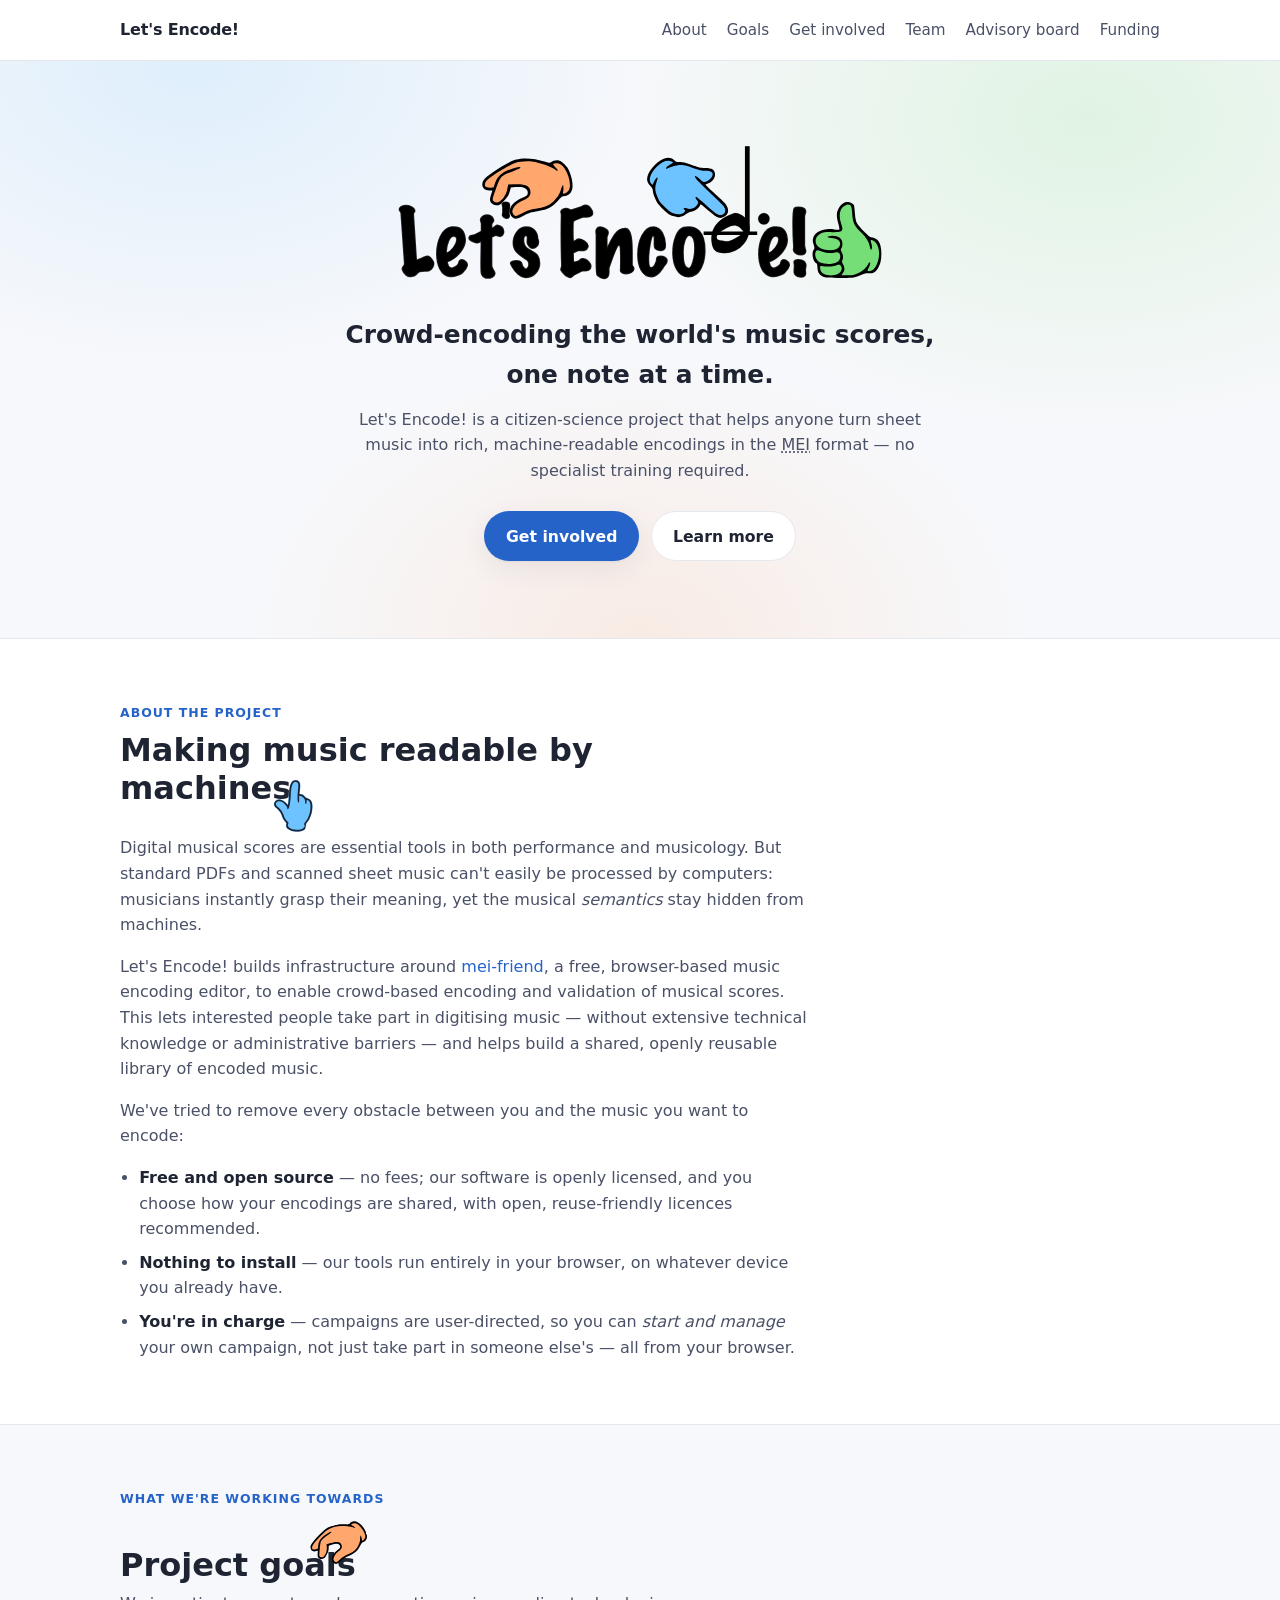
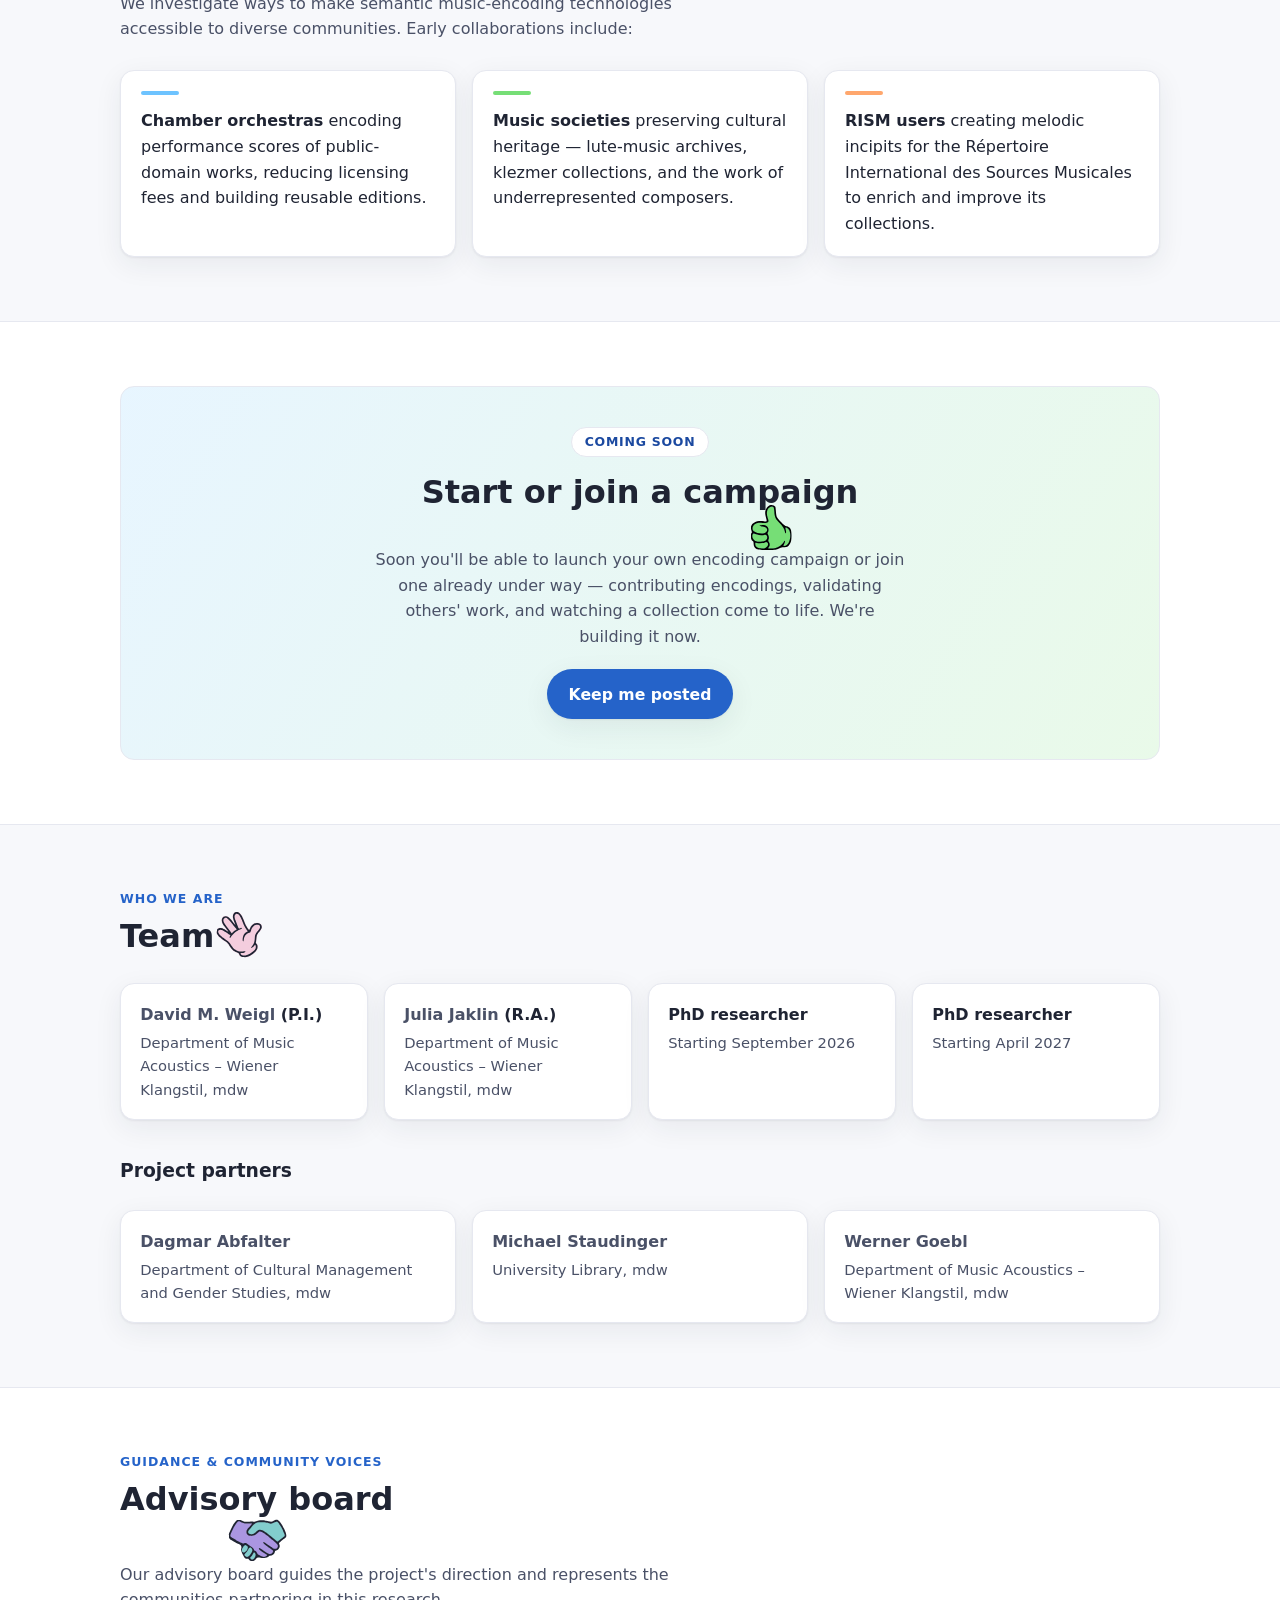
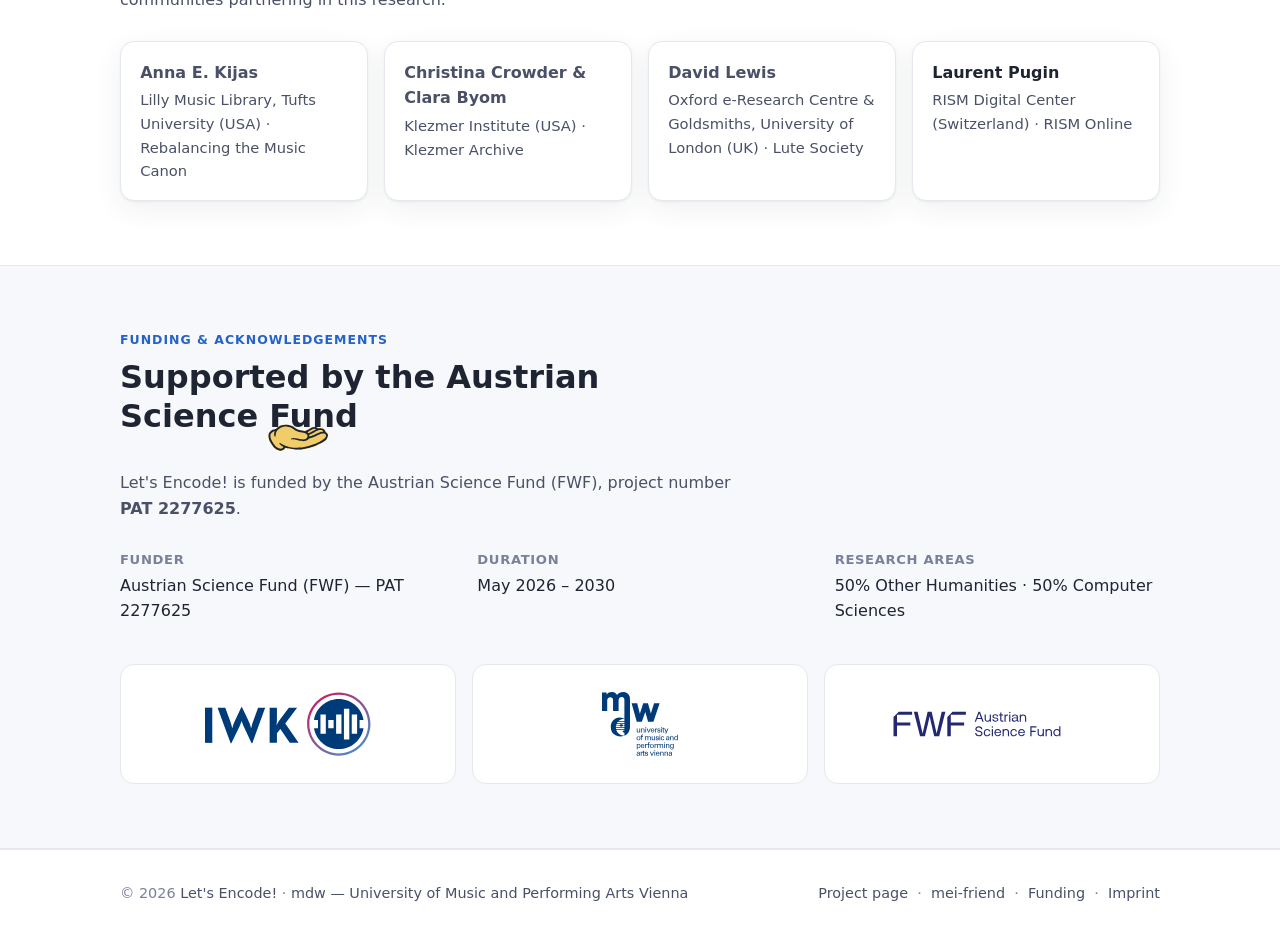
==== index.html @ a088e7c9 "Complete hands-in-headers implementation" ====
<!DOCTYPE html>
<html lang="en">
<head>
<meta charset="UTF-8">
<meta name="viewport" content="width=device-width, initial-scale=1">
<title>Let's Encode! — citizen science for music encoding</title>
<meta name="description" content="Let's Encode! is a citizen-science project for crowd-based encoding and validation of music scores in the MEI format, built around the free mei-friend editor.">

<!-- Open Graph / social preview -->
<meta property="og:title" content="Let's Encode!">
<meta property="og:description" content="Crowd-based encoding and validation of music scores in the MEI format.">
<meta property="og:type" content="website">

<!-- Favicons (blue hand + note, isolated from the project logo) -->
<link rel="icon" href="assets/favicon.svg" type="image/svg+xml">
<link rel="icon" href="assets/favicon-32.png" sizes="32x32" type="image/png">
<link rel="icon" href="assets/favicon-16.png" sizes="16x16" type="image/png">
<link rel="apple-touch-icon" href="assets/apple-touch-icon.png">

<link rel="stylesheet" href="styles.css">
</head>
<body>
<a class="skip-link" href="#main">Skip to content</a>
<span id="top" aria-hidden="true"></span>

<!-- ====================== TOP BAR ====================== -->
<header class="topbar">
  <div class="wrap">
    <a class="brand" href="#top" aria-label="Let's Encode! — back to top">Let's Encode!</a>
    <nav class="nav" id="primary-nav" aria-label="Primary">
      <a href="#about">About</a>
      <a href="#goals">Goals</a>
      <a href="#get-involved">Get involved</a>
      <a href="#team">Team</a>
      <a href="#advisory">Advisory board</a>
      <a href="#funding">Funding</a>
    </nav>
    <button class="nav-toggle" type="button" aria-label="Open menu" aria-expanded="false" aria-controls="primary-nav">
      <span class="nav-toggle-bars" aria-hidden="true"></span>
    </button>
  </div>
</header>

<main id="main">

  <!-- ====================== HERO ====================== -->
  <section class="hero" aria-labelledby="hero-heading">
    <div class="wrap">
      <h1 id="hero-heading" class="visually-hidden" style="position:absolute;left:-9999px;">Let's Encode!</h1>
      <!--
        The logo SVG is INLINED below so its built-in animation can be triggered
        by lets-encode-logo.js (which toggles the `.play` class on <svg id="svg1">).
        Do NOT replace this with <img src="lets-encode-logo.svg"> — that shows the
        static logo only. The static logo also renders fine with JS disabled.
      -->
      <div class="logo" role="img" aria-label="Let's Encode! logo: three cartoon hands interacting with the words, a musical note, and a thumbs-up.">
<svg xmlns:inkscape="http://www.inkscape.org/namespaces/inkscape" xmlns:sodipodi="http://sodipodi.sourceforge.net/DTD/sodipodi-0.dtd" xmlns="http://www.w3.org/2000/svg" xmlns:svg="http://www.w3.org/2000/svg" width="141.11163mm" height="40.581127mm" viewBox="0 0 141.11163 40.581127" version="1.1" id="svg1" inkscape:version="1.4 (e7c3feb1, 2024-10-09)" sodipodi:docname="lets-encode.svg">
  <sodipodi:namedview id="namedview1" pagecolor="#ffffff" bordercolor="#000000" borderopacity="0.25" inkscape:showpageshadow="2" inkscape:pageopacity="0.0" inkscape:pagecheckerboard="0" inkscape:deskcolor="#d1d1d1" inkscape:document-units="mm" inkscape:zoom="0.82136644" inkscape:cx="118.09589" inkscape:cy="206.97218" inkscape:current-layer="layer1"/>
  <defs id="defs1"><style type="text/css"><![CDATA[
/* --- Let's Encode: subtle, serialized hand animations --- */
#orange-hand, #blue-hand, #green-hand, #apostrophe, #note {
  transform-box: fill-box;
}

/* 1) Orange hand twiddles the apostrophe (subtle horizontal wobble) */
#orange-hand {
  transform-origin: 70% 85%;
}
@keyframes orange-twiddle {
  0%   { transform: rotate(0deg) scaleX(1); }
  35%  { transform: rotate(-2.5deg) scaleX(0.97); }
  70%  { transform: rotate(1.5deg) scaleX(0.99); }
  100% { transform: rotate(0deg) scaleX(1); }
}
#apostrophe {
  /* Pivot from the top so the bottom-right (where the orange hand grips it)
     swings on a long lever arm and stays in contact instead of gapping. */
  transform-origin: 100% 0%;
}
@keyframes apostrophe-twiddle {
  0%   { transform: rotate(0deg); }
  35%  { transform: rotate(-7deg); }
  70%  { transform: rotate(2.5deg); }
  100% { transform: rotate(0deg); }
}

/* 2) Blue hand boops the note (subtle downward dip) */
#blue-hand {
  transform-origin: 25% 15%;
}
@keyframes blue-boop {
  0%   { transform: translate(0, 0) rotate(0deg); }
  45%  { transform: translate(0.8px, 1px) rotate(1deg); }
  100% { transform: translate(0, 0) rotate(0deg); }
}
#note {
  transform-origin: 50% 100%;
}
@keyframes note-boop {
  0%   { transform: translateY(0); }
  45%  { transform: translateY(1.2px); }
  75%  { transform: translateY(-0.3px); }
  100% { transform: translateY(0); }
}

/* 3) Green hand pops the thumbs-up (subtle scale) */
#green-hand {
  transform-origin: 50% 90%;
}
@keyframes green-pop {
  0%   { transform: scale(1) rotate(0deg); }
  40%  { transform: scale(1.035) rotate(-1.5deg); }
  100% { transform: scale(1) rotate(0deg); }
}

@media (prefers-reduced-motion: reduce) {
  #orange-hand, #blue-hand, #green-hand, #apostrophe, #note { animation: none; }
}

/* The automated combo: the full staggered orange -> blue -> green sequence,
   played while the root <svg> has class "play" (JS re-adds it on a bounded
   random timer). */
#svg1.play #orange-hand { animation: orange-twiddle 0.55s ease-in-out 0s 1 both; }
#svg1.play #apostrophe  { animation: apostrophe-twiddle 0.55s ease-in-out 0s 1 both; }
#svg1.play #blue-hand   { animation: blue-boop 0.50s cubic-bezier(0.34, 1.4, 0.64, 1) 0.275s 1 both; }
#svg1.play #note        { animation: note-boop 0.50s cubic-bezier(0.34, 1.4, 0.64, 1) 0.275s 1 both; }
#svg1.play #green-hand  { animation: green-pop 0.45s cubic-bezier(0.34, 1.5, 0.64, 1) 0.525s 1 both; }

/* Individual hover replay: JS adds .play-orange / .play-blue / .play-green when
   the cursor enters that hand or its companion glyph, then removes it when the
   gesture ends. Each plays its own full gesture once — no stagger, no hold. */
#svg1.play-orange #orange-hand { animation: orange-twiddle 0.55s ease-in-out 0s 1 both; }
#svg1.play-orange #apostrophe  { animation: apostrophe-twiddle 0.55s ease-in-out 0s 1 both; }
#svg1.play-blue   #blue-hand   { animation: blue-boop 0.50s cubic-bezier(0.34, 1.4, 0.64, 1) 0s 1 both; }
#svg1.play-blue   #note        { animation: note-boop 0.50s cubic-bezier(0.34, 1.4, 0.64, 1) 0s 1 both; }
#svg1.play-green  #green-hand  { animation: green-pop 0.45s cubic-bezier(0.34, 1.5, 0.64, 1) 0s 1 both; }

]]></style></defs>
  <g inkscape:label="Layer 1" inkscape:groupmode="layer" id="layer1" transform="translate(-73.818741,-93.662498)">
    <g class="blue-hand" id="blue-hand"><g id="g31" transform="matrix(0.49406185,0.48471606,-0.48471606,0.49406185,301.88844,151.90373)">
      <path style="fill:#6dc3ff;fill-opacity:1;stroke:#0000ff;stroke-width:0.329372;stroke-linecap:round;stroke-linejoin:round;stroke-dasharray:none;stroke-opacity:1;paint-order:fill markers stroke" d="m -617.54269,222.38588 c -4.28784,0.25411 -7.18007,3.96084 -10.3468,6.39653 -8.60674,7.58765 -20.51045,9.76613 -29.28604,17.07396 -5.32159,4.75696 -8.95052,11.13235 -11.7936,17.6044 -0.48805,1.70716 -0.51818,0.65441 -0.3916,-0.48285 0.12762,-2.94514 1.51344,-5.75934 2.00735,-8.70989 -0.18897,-2.44295 -3.3562,-2.23168 -4.93091,-1.29755 -6.2653,2.93112 -9.55507,9.87912 -9.98558,16.52953 -0.68964,8.75181 -0.26574,18.35777 5.01248,25.75301 2.22445,3.05257 6.3245,5.13626 10.07933,4.04741 1.68932,-1.23407 0.11813,-3.49118 -0.16157,-5.06715 -0.64618,-1.89207 -1.38539,-4.13019 -1.41682,-6.08032 2.8819,5.76458 5.92774,11.99025 11.78971,15.28294 6.36848,3.65268 13.34732,7.06016 20.87988,6.82754 6.00132,-0.0657 12.13749,0.13071 17.99837,-1.34004 6.28708,-1.89967 12.52492,-6.57516 13.83277,-13.34031 0.37704,-1.86029 0.32746,-4.93853 -2.17808,-5.13857 -0.57106,-0.1536 -1.93147,0.36945 -1.98009,-0.0738 2.39035,-1.9681 5.57023,-2.93903 7.47325,-5.53118 3.05192,-3.67616 3.74673,-8.97825 2.57638,-13.50427 -0.7482,-2.58326 -3.30926,-4.09439 -5.91018,-4.08612 -1.03701,-0.11171 -2.09839,-0.27579 -3.04047,-0.74835 12.05731,-1.4497 24.2711,-0.88068 36.2945,-2.64673 4.0563,-0.57551 8.36862,-2.48485 9.96338,-6.54391 1.87779,-4.19658 -1.35414,-8.86887 -5.29686,-10.39571 -4.58395,-1.84977 -9.68841,-1.03204 -14.50329,-1.20462 -15.07836,0.16239 -30.20292,0.69007 -45.24638,-0.0339 -1.10827,-0.0932 -2.20899,-0.32225 -3.25891,-0.68991 4.19071,-0.54497 8.51719,-0.0387 12.64983,-0.97982 3.8182,-1.89226 4.96507,-6.62259 5.38991,-10.51543 0.41177,-3.63193 -0.15357,-7.78254 -3.25664,-10.14891 -0.7804,-0.78377 -1.8896,-1.03644 -2.96332,-0.956 z" id="path31" transform="matrix(0.26458333,0,0,0.26458333,-28.491819,30.034714)"/>
      <path d="m -199.1306,112.5733 c -1.68676,-0.47376 -3.4261,-1.32464 -4.24799,-2.07811 -0.44998,-0.41253 -0.97568,-0.565 -2.00586,-0.58178 -1.7565,-0.0286 -2.80071,-0.72567 -3.58429,-2.39266 -1.16438,-2.4771 -1.14402,-7.05153 0.0408,-9.17174 0.82277,-1.47229 1.82001,-2.15327 3.23576,-2.20959 0.98414,-0.0392 1.30026,-0.19843 2.01947,-1.01757 0.56158,-0.6396 1.71955,-1.37727 3.39184,-2.16074 3.70503,-1.7358 4.00935,-1.91615 5.31728,-3.15125 2.07075,-1.95545 3.16387,-2.18996 4.52774,-0.97135 1.04221,0.93122 1.32328,2.80154 0.65967,4.38977 -0.2337,0.55932 -0.42491,1.07711 -0.42491,1.15064 0,0.0735 2.48607,0.0471 5.5246,-0.0587 5.23203,-0.18219 5.58981,-0.16353 6.75581,0.35225 1.55832,0.68931 2.16944,1.89137 1.75122,3.44454 -0.52668,1.95593 -1.51799,2.39314 -6.18562,2.72807 -2.05973,0.1478 -3.7727,0.29423 -3.80659,0.32538 -0.0339,0.0312 0.0447,0.42723 0.17456,0.88015 0.30827,1.07489 -0.0852,2.79873 -0.88235,3.86531 -0.39905,0.53395 -0.66663,1.32642 -0.74633,2.2103 -0.16398,1.81881 -1.07736,2.99956 -3.04646,3.93823 -1.30229,0.62081 -1.92614,0.73866 -4.30134,0.81253 -1.88418,0.0586 -3.22504,-0.0391 -4.16702,-0.30368 z m 8.03416,-1.48053 c 1.45346,-0.7206 2.48286,-2.05131 2.48286,-3.20959 0,-0.63916 -0.0977,-0.75708 -0.57072,-0.68848 -0.95878,0.13907 -0.86682,-0.55778 0.1285,-0.97365 1.2852,-0.537 2.07368,-1.73132 2.09549,-3.1741 0.0208,-1.37659 -0.39361,-1.98563 -1.35494,-1.99123 -0.83716,-0.005 -1.48331,-0.37072 -1.26853,-0.71824 0.0858,-0.13875 2.35443,-0.3254 5.04151,-0.41477 5.28518,-0.17578 6.40189,-0.42633 7.17778,-1.61048 0.61669,-0.9412 0.22924,-2.01149 -0.94609,-2.61349 -0.82675,-0.42346 -1.51734,-0.4502 -7.52487,-0.29141 -7.14214,0.18879 -9.65729,0.0366 -9.65729,-0.5843 0,-0.29329 0.43725,-0.37784 1.95394,-0.37784 1.83462,0 1.98276,-0.044 2.42572,-0.72001 0.67794,-1.03468 0.82292,-3.07378 0.27769,-3.9059 -0.69687,-1.06355 -1.60824,-0.87369 -3.24735,0.67651 -0.89272,0.8443 -2.17826,1.68493 -3.46516,2.26591 -3.2222,1.45469 -3.7526,1.75392 -4.91895,2.77507 -0.96901,0.84837 -2.50134,3.36949 -2.95482,4.86155 -0.14858,0.48884 -0.18049,0.49415 -0.41878,0.0697 -0.23474,-0.41812 -0.0379,-1.67621 0.46878,-2.99667 0.24101,-0.62805 -0.84504,-0.45047 -1.71333,0.28015 -1.1606,0.97658 -1.69927,2.55329 -1.71778,5.02807 -0.0266,3.56174 1.3163,6.2177 3.14387,6.2177 0.35264,0 0.63936,-0.0298 0.63717,-0.0661 -0.002,-0.0364 -0.17556,-0.5424 -0.38526,-1.12448 -0.42775,-1.18732 -0.51573,-2.24896 -0.18638,-2.24896 0.11997,0 0.54707,0.71253 0.94913,1.58341 0.85111,1.84356 1.79367,2.72276 3.99301,3.72458 2.09622,0.95484 2.44672,1.01348 5.58644,0.93462 2.21233,-0.0556 2.90103,-0.17836 3.96836,-0.70753 z" style="fill:#000000" id="path1"/>
    </g>
    </g><path d="m 88.23657,127.20017 q 0.13709,0.27418 0.13709,0.61691 0,0.57121 -0.36558,1.09672 -0.34273,0.52552 -0.82254,0.7083 -0.45697,0.15995 -1.32522,0.15995 -0.86824,0 -1.25666,0.11424 -0.38843,0.11424 -0.89109,0.7083 -0.43412,0.47981 -1.508,0.63975 -0.6626,0.0914 -1.34805,-0.45697 -0.68545,-0.54836 -0.93678,-1.34805 -0.0457,-0.15994 -0.0457,-0.29703 0,-0.29703 0.31989,-0.66261 0.34273,-0.36557 0.31988,-0.63975 l -0.95964,-13.84616 q 0,-0.0914 -0.25133,-0.41127 -0.22848,-0.34273 -0.22848,-0.57121 0,-0.31988 0.34272,-0.61691 0.47982,-0.43412 1.37091,-0.43412 0.754,0 1.43945,0.31988 0.7083,0.31988 0.89109,0.754 0.11424,0.25133 0.11424,0.43412 0,0.20563 -0.20564,0.41127 -0.20563,0.20563 -0.18278,0.38842 l 0.82254,12.61234 1.37091,-0.54836 q 0.43412,-0.20563 0.86824,-0.38842 0.45696,-0.20564 0.75399,-0.20564 0.82255,0 1.57655,1.4623 z" id="text17-6-0-7" style="font-size:85.3333px;line-height:0;font-family:'Marker Felt';-inkscape-font-specification:'Marker Felt';text-align:justify;letter-spacing:0px;word-spacing:0.05px;white-space:pre;stroke:#000000;stroke-width:0.414887;stroke-linecap:round;stroke-linejoin:round;stroke-dashoffset:0.74891;stroke-opacity:0.838663;paint-order:fill markers stroke" aria-label="L"/>
    <path d="m 97.47875,128.31974 q -0.18279,0.86824 -1.23381,1.85073 -0.15994,0.25133 -1.25666,0.6626 -1.25666,0.47982 -2.1706,0.41127 -1.71363,-0.11424 -2.69612,-1.96496 -0.89108,-1.71363 -0.89108,-4.20411 0,-2.69612 1.00532,-4.72963 1.11959,-2.23915 2.99315,-2.51333 0.36557,-0.0457 0.7083,-0.0457 2.71896,0 2.99314,3.33588 0.13709,1.53085 -1.21096,3.33587 -1.46229,1.98781 -3.74714,2.78751 0.25133,0.91394 0.38842,1.18812 0.31988,0.57121 0.86824,0.57121 0.52551,0 1.11957,-0.41128 0.50267,-0.34272 0.68546,-0.6626 0.0914,-0.0457 0.18279,-0.50266 0.0914,-0.47982 0.47981,-0.68546 0.13709,-0.0685 0.31988,-0.0685 0.54836,0 1.05102,0.54836 0.52551,0.52551 0.41127,1.09672 z m -3.5872,-8.04265 q -0.91393,0 -1.48514,1.30237 -0.75399,1.73648 -0.6169,3.42726 1.07387,-0.34272 1.9878,-1.59939 0.91395,-1.25666 0.91395,-2.23914 0,-0.8911 -0.79971,-0.8911 z" id="text16-4-1-6" style="font-size:85.3333px;line-height:0;font-family:'Marker Felt';-inkscape-font-specification:'Marker Felt';text-align:justify;letter-spacing:0px;word-spacing:0.05px;white-space:pre;stroke:#000000;stroke-width:0.414887;stroke-linecap:round;stroke-linejoin:round;stroke-dashoffset:0.74891;stroke-opacity:0.838663;paint-order:fill markers stroke" aria-label="e"/>
    <path d="m 106.43532,120.34564 q -0.1828,0 -0.57122,-0.1371 -0.38841,-0.15994 -0.59406,-0.15994 -0.15994,0 -0.31988,0.0685 l -0.84539,0.43413 v 7.81416 q 0,0.43412 0.45697,1.11957 0.47982,0.68546 0.38842,1.09673 -0.11424,0.50266 -0.68545,0.79969 -0.54836,0.29703 -1.18812,0.29703 -1.21096,0 -1.66793,-1.07387 -0.13709,-0.31988 -0.15994,-2.03351 -0.0228,-1.14242 0.0228,-3.56436 0.0457,-2.74181 0.0457,-3.47296 -0.13709,0.0457 -0.45697,0.31988 -0.31988,0.25133 -0.63975,0.25133 -0.25134,0 -0.63976,-0.13709 -1.59938,-0.54836 -1.59938,-1.11957 0,-0.13709 0.0685,-0.29703 0.15994,-0.36559 0.59405,-0.41128 0.66261,-0.0914 0.7997,-0.15994 0.52551,-0.20564 1.91927,-0.98248 v -1.98782 q 0,-0.22848 -0.1371,-0.59405 -0.11424,-0.38843 -0.11424,-0.57122 0,-0.20563 0.11424,-0.38842 0.59406,-0.91394 1.59939,-0.91394 1.16527,0 1.64509,0.91394 0.18279,0.36558 0.18279,0.59406 0,0.27418 -0.27418,0.57121 -0.27418,0.29703 -0.27418,0.54836 v 1.11958 q 0.41127,-0.18279 0.91393,-0.61691 0.38843,-0.31988 0.66261,-0.31988 0.11424,0 0.25133,0.0457 1.43945,0.38842 1.43945,1.73648 0,0.43412 -0.27418,0.82254 -0.25133,0.38843 -0.6626,0.38843 z" id="text15-7-4-1" style="font-size:85.3333px;line-height:0;font-family:'Marker Felt';-inkscape-font-specification:'Marker Felt';text-align:justify;letter-spacing:0px;word-spacing:0.05px;white-space:pre;stroke:#000000;stroke-width:0.414887;stroke-linecap:round;stroke-linejoin:round;stroke-dashoffset:0.74891;stroke-opacity:0.838663;paint-order:fill markers stroke" aria-label="t"/>
    <g class="apostrophe" id="apostrophe"><path d="m 108.95576,112.48794 -0.10732,1.60969 q -0.0179,0.16097 0.0358,0.41136 0.0537,0.2504 0.0537,0.33983 0,0.60811 -0.69754,0.60811 -0.37559,0 -0.75119,-0.23252 -0.37559,-0.25039 -0.46502,-0.59022 -0.0358,-0.17885 0.0358,-0.44713 0.0715,-0.26828 0.0715,-0.41136 v -1.39507 l -0.21462,-0.8585 q 0.26828,-0.48291 0.96581,-0.48291 0.84062,0 1.07313,0.59022 0.0537,0.1252 0,0.8585 z" id="text14-7-4-2" style="font-size:85.3333px;line-height:0;font-family:'Marker Felt';-inkscape-font-specification:'Marker Felt';text-align:justify;letter-spacing:0px;word-spacing:0.05px;white-space:pre;stroke:#000000;stroke-width:0.324768;stroke-linecap:round;stroke-linejoin:round;stroke-dashoffset:0.74891;stroke-opacity:0.838663;paint-order:fill markers stroke" aria-label="'"/>
    </g><path d="m 117.12158,127.65714 q 0,1.59939 -1.14243,2.74181 -1.14241,1.11958 -2.6961,1.11958 -0.9825,0 -2.03352,-0.93679 -0.82254,-0.754 -1.48514,-1.85072 -0.57122,-0.95964 -0.50268,-1.21097 0.25133,-0.57121 1.57655,-0.57121 0.54836,0 0.86823,0.15994 0.54837,0.29703 0.61691,0.754 0.0686,0.52551 0.22848,0.6626 0.47982,0.73115 0.86825,0.73115 0.29702,0 0.54836,-0.38842 0.27418,-0.41128 0.27418,-0.95964 0,-0.34272 -0.11424,-0.68545 -0.11425,-0.34273 -1.23382,-1.05103 -1.34806,-0.84539 -1.91927,-1.48515 -0.98248,-1.09672 -0.98248,-2.55902 0,-1.71363 1.00533,-2.99315 1.00533,-1.30236 2.55903,-1.30236 1.59939,0 2.44478,1.21096 0.68545,0.98249 0.57121,1.98783 0.25133,0.27418 0.25133,0.91393 0,0.68546 -0.50267,1.16527 -0.50266,0.47982 -1.02817,0.47982 -0.77685,0 -1.34806,-1.02818 -0.15994,-0.27418 -0.15994,-0.73115 0,-0.20563 0.0228,-0.57121 0.0457,-0.38842 0.0457,-0.54836 0,-0.59407 -0.43412,-0.59407 -0.66261,0 -0.66261,1.30237 0,1.32521 0.86825,2.1249 0.34272,0.31988 1.48514,0.91394 0.98248,0.50267 1.39375,1.02818 0.61691,0.79969 0.61691,2.1706 z" id="text13-6-8-6" style="font-size:85.3333px;line-height:0;font-family:'Marker Felt';-inkscape-font-specification:'Marker Felt';text-align:justify;letter-spacing:0px;word-spacing:0.05px;white-space:pre;stroke:#000000;stroke-width:0.414887;stroke-linecap:round;stroke-linejoin:round;stroke-dashoffset:0.74891;stroke-opacity:0.838663;paint-order:fill markers stroke" aria-label="s"/>
    <path d="m 131.25165,114.67923 q -0.52551,0.43411 -1.34805,0.43411 -0.34272,0 -0.79969,-0.0685 -0.6626,0.20564 -1.18813,0.41127 -1.2795,0.47982 -1.69077,0.82254 -0.13709,2.37624 0,5.43794 0.13709,-0.0914 0.68545,-0.18279 0.27418,-0.47981 0.93678,-0.47981 0.6626,0 1.53085,0.63975 0.89109,0.63976 0.89109,1.25666 0,0.15994 -0.0686,0.31988 -0.27418,0.68546 -0.84539,0.86824 -0.34274,0.11425 -1.00534,0.0685 -0.6626,-0.0685 -0.84539,0.0228 -0.52551,0.25133 -1.27952,0.59406 0,2.05636 0.13711,2.65041 0.95963,-0.22848 1.59938,-0.54836 0.11424,-0.15994 0.22848,-0.29703 0.22848,-0.25133 0.82254,-0.20563 0.63977,0.0457 1.32522,0.73115 0.68545,0.68545 0.68545,1.39375 0,0.61691 -0.52551,0.91394 -0.52551,0.29703 -1.75934,0.20563 l -2.14774,1.07388 q -0.13709,0.0685 -0.59406,0.45697 -0.34274,0.29703 -0.61692,0.29703 -0.0914,0 -0.20562,-0.0228 -1.21098,-0.36558 -2.19346,-1.89642 -0.0686,-0.11424 -0.0686,-0.27418 0,-0.0686 0.25133,-0.91394 -0.25133,-6.64889 -0.0914,-14.16603 -0.15994,-0.22849 -0.15994,-0.45697 0,-0.754 1.39375,-0.95964 0.29704,-0.0457 0.754,0.15994 0.29703,0.15994 0.57122,0.29703 l 2.74181,-0.86824 q 0.0914,-0.0228 0.52551,-0.27418 0.29703,-0.18279 0.68545,-0.18279 0.18279,0 0.43412,0.0457 0.50267,0.0914 0.98248,0.79969 0.50267,0.68546 0.50267,1.30236 0,0.38843 -0.25133,0.59407 z" id="text12-7-7-9" style="font-size:85.3333px;line-height:0;font-family:'Marker Felt';-inkscape-font-specification:'Marker Felt';text-align:justify;letter-spacing:0px;word-spacing:0.05px;white-space:pre;stroke:#000000;stroke-width:0.414887;stroke-linecap:round;stroke-linejoin:round;stroke-dashoffset:0.74891;stroke-opacity:0.838663;paint-order:fill markers stroke" aria-label="E"/>
    <path d="m 142.67588,129.25653 q -0.0457,0.50266 -0.6626,0.86824 -0.6169,0.34273 -1.3709,0.34273 -1.11959,0 -1.53085,-0.70831 0.18279,-7.03731 -0.41127,-7.1287 -0.57121,-0.0914 -2.78751,6.30616 0,0.68545 0,1.37091 -0.0228,0.82254 -0.45697,1.16527 -0.41127,0.34272 -0.89108,0.34272 -0.82256,0 -1.75934,-0.89108 -0.27418,-0.22849 -0.29703,-3.47297 0.0228,1.98782 0.0228,-7.38005 0,-0.20563 -0.0457,-0.54836 -0.0457,-0.36558 -0.0457,-0.52551 0,-0.43412 0.22848,-0.754 0.27418,-0.41127 0.86824,-0.41127 0.61691,0 1.27951,0.38842 0.68546,0.36557 0.82255,0.7083 0.0914,0.22848 0.0914,0.45697 0,0.22848 -0.18279,0.63976 -0.18279,0.41128 -0.18279,0.68546 v 3.15308 q 1.43945,-3.06169 2.17061,-4.04418 1.30235,-1.69078 2.94744,-1.57654 0.98248,0.0685 1.39376,1.82787 0.31987,1.32522 0.34272,3.92994 0,2.05636 0,4.11272 0.0457,0.15994 0.31988,0.57121 0.15994,0.22848 0.13709,0.57121 z" id="text11-0-1-2" style="font-size:85.3333px;line-height:0;font-family:'Marker Felt';-inkscape-font-specification:'Marker Felt';text-align:justify;letter-spacing:0px;word-spacing:0.05px;white-space:pre;stroke:#000000;stroke-width:0.414887;stroke-linecap:round;stroke-linejoin:round;stroke-dashoffset:0.74891;stroke-opacity:0.838663;paint-order:fill markers stroke" aria-label="n"/>
    <path d="m 151.72386,126.92599 q -0.0228,0.50267 -0.43411,1.02818 -0.63976,0.754 -0.82255,1.14242 -1.43945,2.19345 -2.97031,2.19345 -1.80502,0 -2.81035,-1.82787 -0.89108,-1.66794 -0.89108,-4.20412 0,-2.90175 1.09672,-5.04951 1.21096,-2.37623 3.13023,-2.37623 1.508,0 2.44479,1.66793 0.77685,1.41662 0.77685,3.08455 0,0.45697 -0.0686,0.79969 -0.15994,0.77685 -1.30235,0.77685 -0.89109,0 -1.37092,-0.50266 -0.22847,-0.25134 -0.22847,-1.16528 0,-0.22848 0.0228,-0.6626 0,-0.45697 0,-0.6626 0,-1.02819 -0.36558,-1.02819 -0.38842,0 -0.82254,2.262 -0.43412,2.23915 -0.43412,4.20411 0,2.28485 0.68545,2.28485 0.89109,0 1.32521,-1.43946 0.1828,-0.20563 0.20564,-0.82254 0,-0.54836 0.27418,-0.7083 0.27418,-0.18279 0.79969,-0.18279 0.68545,0 1.18812,0.29703 0.59406,0.34273 0.57121,0.89109 z" id="text10-8-0-2" style="font-size:85.3333px;line-height:0;font-family:'Marker Felt';-inkscape-font-specification:'Marker Felt';text-align:justify;letter-spacing:0px;word-spacing:0.05px;white-space:pre;stroke:#000000;stroke-width:0.414887;stroke-linecap:round;stroke-linejoin:round;stroke-dashoffset:0.74891;stroke-opacity:0.838663;paint-order:fill markers stroke" aria-label="c"/>
    <path d="m 160.44053,118.92903 q 1.53084,1.5537 1.53084,5.2323 0,2.85606 -1.07388,4.86672 -1.21096,2.26199 -3.33587,2.26199 -2.10205,0 -3.24447,-2.03351 -1.00534,-1.78218 -1.00534,-4.52399 0,-2.42193 0.77685,-4.3412 0.82254,-2.05637 2.10206,-2.42194 0.6626,-0.18279 1.3709,-0.18279 1.75934,0 2.87891,1.14242 z m -2.60472,1.09673 q -0.754,-0.0685 -1.30236,1.41661 -0.47981,1.34806 -0.47981,2.8332 0,2.14775 0.18278,3.03884 0.31988,1.59939 1.32521,1.75933 0.63976,0.0914 1.18812,-1.75933 0.52551,-1.78217 0.52551,-3.81568 0,-3.33588 -1.43945,-3.47297 z" id="text9-1-2-8" style="font-size:85.3333px;line-height:0;font-family:'Marker Felt';-inkscape-font-specification:'Marker Felt';text-align:justify;letter-spacing:0px;word-spacing:0.05px;white-space:pre;stroke:#000000;stroke-width:0.414887;stroke-linecap:round;stroke-linejoin:round;stroke-dashoffset:0.74891;stroke-opacity:0.838663;paint-order:fill markers stroke" aria-label="o"/>
    <path d="m 184.86869,128.31974 q -0.18279,0.86824 -1.23382,1.85073 -0.15994,0.25133 -1.25667,0.6626 -1.25666,0.47982 -2.1706,0.41127 -1.71363,-0.11424 -2.69611,-1.96496 -0.89109,-1.71363 -0.89109,-4.20411 0,-2.69612 1.00533,-4.72963 1.11957,-2.23915 2.99315,-2.51333 0.36557,-0.0457 0.7083,-0.0457 2.71896,0 2.99315,3.33588 0.13709,1.53085 -1.21098,3.33587 -1.46228,1.98781 -3.74714,2.78751 0.25134,0.91394 0.38843,1.18812 0.31988,0.57121 0.86824,0.57121 0.52551,0 1.11957,-0.41128 0.50267,-0.34272 0.68545,-0.6626 0.0914,-0.0457 0.1828,-0.50266 0.0914,-0.47982 0.47981,-0.68546 0.13709,-0.0685 0.31988,-0.0685 0.54837,0 1.05103,0.54836 0.5255,0.52551 0.41127,1.09672 z m -3.5872,-8.04265 q -0.91394,0 -1.48515,1.30237 -0.754,1.73648 -0.61691,3.42726 1.07388,-0.34272 1.98782,-1.59939 0.91393,-1.25666 0.91393,-2.23914 0,-0.8911 -0.79969,-0.8911 z" id="text7-2-4-7" style="font-size:85.3333px;line-height:0;font-family:'Marker Felt';-inkscape-font-specification:'Marker Felt';text-align:justify;letter-spacing:0px;word-spacing:0.05px;white-space:pre;stroke:#000000;stroke-width:0.414887;stroke-linecap:round;stroke-linejoin:round;stroke-dashoffset:0.74891;stroke-opacity:0.838663;paint-order:fill markers stroke" aria-label="e"/>
    <path d="m 189.26698,113.30832 q 0.0457,0.15994 0.0457,0.31988 0,0.22848 -0.15993,0.68545 -0.15995,0.43412 -0.15995,0.73115 v 7.58569 q 0,0.34272 0.15995,0.93678 0.18278,0.59406 0.18278,0.84539 0,0.43412 -0.36557,0.7083 -0.34273,0.25134 -0.89109,0.25134 -1.18812,0 -1.82787,-0.82255 -0.20564,-0.27418 -0.20564,-0.6169 0,-0.11424 0.0457,-0.41128 0.0457,-0.31987 0.0228,-0.52551 -0.20564,-2.85606 -0.20564,-5.8949 0,-3.95278 0.34273,-4.3412 0.25133,-0.29703 1.14242,-0.29703 1.64509,0 1.87357,0.84539 z m 0,14.39452 q 0.11425,0.25133 0.11425,0.54836 0,0.20563 -0.0914,0.6626 -0.0686,0.45697 -0.0686,0.7083 0,-0.0457 0.0686,0.68546 0.0228,0.38842 -0.15994,0.6626 -0.25134,0.41127 -0.93679,0.41127 -1.18812,0 -1.80503,-0.79969 -0.15994,-0.22848 -0.15994,-0.7083 0,-0.18279 0.0457,-0.82255 0.0457,-0.57121 0.0228,-0.93678 0,-0.0686 -0.0685,-0.47982 -0.0686,-0.27418 0.0228,-0.47981 0.18278,-0.43413 1.02817,-0.43413 1.5537,0 1.98782,0.98249 z" id="text6-2-5-1" style="font-size:85.3333px;line-height:0;font-family:'Marker Felt';-inkscape-font-specification:'Marker Felt';text-align:justify;letter-spacing:0px;word-spacing:0.05px;white-space:pre;stroke:#000000;stroke-width:0.414887;stroke-linecap:round;stroke-linejoin:round;stroke-dashoffset:0.74891;stroke-opacity:0.838663;paint-order:fill markers stroke" aria-label="!"/>
    <g class="note" id="note"><g id="g21-0-4-5" transform="matrix(2.9706677,0,0,2.9706677,65.75444,498.39952)" style="fill:#000000;fill-opacity:1;stroke:#000000;stroke-opacity:1">
      <path d="m 32.279156,-127.55052 h 4.892002" stroke-width="0.32031" id="path131-6-1-9" style="fill:#000000;fill-opacity:1;stroke:#000000;stroke-opacity:1"/>
      <circle cx="37.782658" cy="-128.86089" id="ellipse132-2-7-4" r="0.5241431" style="fill:#000000;fill-opacity:1;stroke:#000000;stroke-width:0.0145595;stroke-opacity:1"/>
      <g id="y198t3iu-4-7-9" class="stem" transform="matrix(0.01455953,0,0,0.00695652,-68.429113,-181.50041)" style="fill:#000000;fill-opacity:1;stroke:#000000;stroke-width:29.8093;stroke-dasharray:none;stroke-opacity:1">
        <path d="M 7191,7763 V 6613" stroke-width="18" id="path134-0-0-0" style="fill:#000000;fill-opacity:1;stroke:#000000;stroke-width:29.8093;stroke-dasharray:none;stroke-opacity:1"/>
      </g>
      <g id="num8rai-1-9-6" class="note" transform="matrix(0.01455953,0,0,0.01455953,-68.429113,-241.30413)" style="fill:#000000;fill-opacity:1;stroke:#000000;stroke-opacity:1">
        <g class="notehead" id="g134-7-2-7" style="fill:#000000;fill-opacity:1;stroke:#000000;stroke-opacity:1">
          <g id="use134-0-2-1" transform="matrix(0.72,0,0,0.72,6965,7813)" style="fill:#000000;fill-opacity:1;stroke:#000000;stroke-opacity:1">
            <path transform="scale(1,-1)" d="m 333,39 c 1,5 1,10 1,15 0,64 -74,121 -123,121 -5,0 -10,-1 -14,-2 C 88,139 0,66 0,-47 c 0,-16 2,-33 6,-51 8,-35 24,-61 59,-70 17,-4 34,-6 51,-6 114,0 216,94 217,213 z M 148,-71 c -19,1 -27,1 -36,3 -23,5 -59,0 -64,25 -5,23 20,49 42,62 36,19 70,47 113,47 5,0 9,0 13,-1 29,-4 43,-28 61,-46 1,-1 2,-4 2,-7 0,-3 -1,-7 -2,-8 -40,-37 -87,-60 -129,-75 z" id="path11-8-3-4" style="fill:#000000;fill-opacity:1;stroke:#000000;stroke-opacity:1"/>
          </g>
        </g>
      </g>
    </g>
    </g><g class="green-hand" id="green-hand"><g id="g83" transform="matrix(-0.71301495,0,0,0.71301495,60.51157,42.85462)">
      <path style="fill:#76de76;fill-opacity:1;stroke:#0000ff;stroke-width:0.465802;stroke-linecap:round;stroke-linejoin:round;stroke-dasharray:none;stroke-opacity:1;paint-order:fill markers stroke" d="m -636.60869,250.57901 c -3.06222,-0.15553 -5.27039,2.50889 -5.5267,5.38628 -1.88118,9.13346 -0.38216,19.51488 -6.62754,27.22509 -6.95093,8.74983 -16.86066,16.01847 -19.53361,27.44815 -0.33335,1.23154 -0.5772,2.79695 -0.99253,3.81766 -0.55564,-4.01061 1.8148,-7.87675 1.14017,-11.8357 -1.55753,-2.53538 -4.80592,-0.25538 -6.38979,1.08882 -6.85304,5.27426 -7.83259,14.79932 -7.02578,22.80645 0.9921,8.03105 4.01915,17.00312 11.45619,21.19611 2.09699,0.59256 5.36369,1.6344 6.83776,-0.53999 -0.0335,-3.71561 -2.96528,-6.92964 -3.46141,-10.55433 5.87595,10.63746 17.67485,18.00313 29.92747,17.82617 3.50677,-0.0596 7.35417,0.58697 10.56154,-1.0182 0.50821,-2.50414 -2.55685,-4.12408 -3.0193,-6.56255 -1.84006,-4.44841 1.55371,-8.33546 2.70558,-12.3757 0.32701,-2.73729 -1.58465,-5.20097 -1.14719,-8.00198 -0.29349,-3.90688 2.91886,-7.00893 3.34166,-10.71001 -3.13437,-3.74272 -3.2222,-9.64205 -0.77268,-13.7662 3.50384,-4.58691 10.06536,-4.20029 15.23912,-4.01654 2.25115,0.1451 -1.72969,0.50211 -2.47908,0.62414 -4.99222,0.52519 -11.38112,1.77395 -13.10827,7.26462 -1.64568,5.91638 4.16334,11.1863 9.63161,11.96249 8.50898,1.07465 18.36294,0.0166 24.57488,-6.51361 4.32966,-4.39862 3.45257,-11.81496 -0.78632,-15.94784 -5.36424,-5.41938 -13.49782,-5.45021 -20.59273,-5.40989 -4.44558,-0.25783 -9.25225,0.56411 -13.4252,-1.26499 -1.75349,-2.32468 -0.056,-5.43167 0.45173,-7.96349 2.46931,-7.68359 4.4389,-17.07835 -0.73095,-24.13357 -2.38486,-3.23261 -6.05613,-6.07805 -10.24863,-6.03139 z" id="path81" transform="matrix(0.26458333,0,0,0.26458333,-28.491819,30.034714)"/>
      <path style="fill:#76de76;fill-opacity:1;stroke:#0000ff;stroke-width:0.465802;stroke-linecap:round;stroke-linejoin:round;stroke-dasharray:none;stroke-opacity:1;paint-order:fill markers stroke" d="m -592.27072,316.33614 c -7.08298,1.24047 -13.95035,4.9762 -21.33733,3.70693 -3.44468,-0.42685 -7.77404,-2.42528 -10.63617,0.69645 -3.59285,4.38735 -1.58186,11.39954 3.14479,14.13629 6.08743,4.25201 13.91848,3.33055 20.87244,2.5746 8.20402,-1.20074 14.69578,-10.73102 11.45378,-18.66064 -0.64818,-1.33211 -1.94537,-2.48142 -3.49751,-2.45363 z" id="path82" transform="matrix(0.26458333,0,0,0.26458333,-28.491819,30.034714)"/>
      <path style="fill:#76de76;fill-opacity:1;stroke:#0000ff;stroke-width:0.465802;stroke-linecap:round;stroke-linejoin:round;stroke-dasharray:none;stroke-opacity:1;paint-order:fill markers stroke" d="m -622.95963,336.80049 c -3.82086,0.91225 -6.37262,5.77656 -4.5438,9.41176 2.72038,6.09979 9.89117,8.85046 16.2431,8.18815 5.82138,0.087 12.76572,-1.60908 15.34686,-7.45318 0.72541,-2.2868 1.99487,-5.5854 0.009,-7.54225 -2.8797,-1.22261 -6.17533,0.46279 -9.13334,0.19979 -5.68741,0.24497 -11.45858,-0.43456 -16.73736,-2.62935 -0.38686,-0.0953 -0.78296,-0.18949 -1.18429,-0.17492 z" id="path83" transform="matrix(0.26458333,0,0,0.26458333,-28.491819,30.034714)"/>
      <path d="m -199.07057,124.34059 c -0.60746,-0.11657 -1.79517,-0.53868 -2.63933,-0.93804 -1.14144,-0.53998 -1.86551,-0.70855 -2.82484,-0.65763 -1.68761,0.0896 -2.52928,-0.29338 -3.42878,-1.56003 -1.05037,-1.47911 -1.51161,-3.23682 -1.52772,-5.82191 -0.0147,-2.3522 0.44088,-4.17385 1.27952,-5.11661 0.52921,-0.5949 1.92201,-1.23339 2.69055,-1.23339 0.64388,0 4.68422,-4.11614 5.41349,-5.51505 0.34045,-0.65305 0.5649,-1.82668 0.69099,-3.613072 0.10272,-1.45521 0.27197,-2.845 0.37612,-3.08842 0.29349,-0.6859 1.93716,-1.35603 2.86896,-1.16967 2.00883,0.40177 3.62866,2.69518 3.63032,5.139922 4.6e-4,0.67916 -0.25649,2.10303 -0.571,3.16415 -0.3401,1.14747 -0.47447,2.02227 -0.33156,2.1587 0.13576,0.12961 0.93078,0.11541 1.82777,-0.0326 3.92276,-0.64752 7.40778,0.76217 8.08295,3.26956 0.22856,0.84882 0.19717,1.3385 -0.15825,2.46847 -0.40845,1.29857 -0.40977,1.45755 -0.0169,2.01853 0.91005,1.29928 0.23946,4.59816 -1.03404,5.08685 -0.2752,0.1056 -0.39152,0.55329 -0.39152,1.50679 0,1.62848 -0.57102,2.71013 -1.84813,3.50085 -0.85349,0.52843 -1.2964,0.57365 -5.95313,0.60775 -2.76707,0.0203 -5.52805,-0.0585 -6.13552,-0.1751 z m 4.67636,-0.93223 c 0,-0.0862 -0.23812,-0.45943 -0.52917,-0.82943 -0.6807,-0.86538 -0.67178,-2.08396 0.0236,-3.22463 0.44654,-0.73247 0.49643,-1.02278 0.26359,-1.5338 -0.42785,-0.93903 -0.34973,-1.95839 0.2385,-3.11217 0.46726,-0.91651 0.48197,-1.07946 0.1323,-1.46584 -0.23242,-0.25682 -0.39341,-0.95119 -0.39341,-1.69679 0,-2.11987 1.63656,-3.22004 4.48331,-3.01389 1.82026,0.13181 1.61374,0.65114 -0.32069,0.80641 -1.83852,0.14758 -2.6346,0.51694 -3.13685,1.45539 -0.42823,0.80017 -0.0717,1.82569 0.88148,2.53529 1.46929,1.09385 5.42836,0.75097 7.17281,-0.62121 1.82369,-1.43452 1.37915,-4.08413 -0.85893,-5.11948 -1.03968,-0.48096 -1.63572,-0.55156 -4.24139,-0.50236 -4.15923,0.0785 -4.53339,-0.2863 -3.45058,-3.36453 0.60427,-1.71782 0.67117,-3.64589 0.16827,-4.849502 -0.7668,-1.83521 -3.03048,-2.91139 -3.90618,-1.85705 -0.22168,0.26691 -0.42441,1.42635 -0.52044,2.97656 -0.2158,3.483252 -0.79926,4.740182 -3.32147,7.155322 -2.04774,1.9608 -3.11654,3.71432 -3.43562,5.63665 -0.0906,0.5457 -0.26051,0.99218 -0.37762,0.99218 -0.43615,0 -0.50188,-0.9866 -0.15486,-2.3244 0.341,-1.31457 0.33349,-1.37976 -0.15896,-1.37976 -0.28427,0 -0.90791,0.39104 -1.38584,0.86898 -2.82383,2.82382 -1.02578,11.03727 2.41623,11.03727 0.75764,0 0.76628,-0.13493 0.0932,-1.45521 -0.55019,-1.07916 -0.69026,-1.98438 -0.30705,-1.98438 0.12216,0 0.35764,0.29744 0.52327,0.66098 0.84099,1.84577 3.31836,3.65425 5.73691,4.18795 0.81739,0.18038 4.36562,0.19781 4.36562,0.0215 z m 6.51761,-0.27466 c 1.15721,-0.54913 1.68447,-1.30588 1.68447,-2.41762 0,-0.87628 -0.003,-0.87848 -0.99218,-0.67243 -1.54327,0.32156 -4.20916,0.14952 -5.23636,-0.33792 -0.8777,-0.41649 -0.96077,-0.41478 -1.45224,0.03 -1.04829,0.94869 -0.48061,2.57 1.19849,3.42289 1.05215,0.53444 3.64747,0.52096 4.79782,-0.0249 z m 1.64377,-4.44237 c 1.62537,-0.84052 2.47467,-3.26144 1.56206,-4.45265 -0.30304,-0.39556 -0.48578,-0.37821 -2.18281,0.20718 -2.0251,0.69856 -3.42174,0.80148 -4.98513,0.36737 -1.32685,-0.36844 -2.02633,0.1849 -2.02633,1.60297 0,1.14344 0.74202,1.96867 2.29002,2.54683 1.2504,0.46701 4.20418,0.31678 5.34219,-0.2717 z" style="fill:#000000" id="path1-8"/>
    </g>
    </g><g class="orange-hand" id="orange-hand"><g id="g93" transform="matrix(-0.50078215,0.52192496,0.52192496,0.50078215,94.60816,313.82454)">
      <path style="fill:#ffa76d;fill-opacity:1;stroke:#0000ff;stroke-width:0.329372;stroke-linecap:round;stroke-linejoin:round;stroke-dasharray:none;stroke-opacity:1;paint-order:fill markers stroke" d="m -709.2375,-838.54875 c -9.33301,0.61995 -18.41937,3.15339 -27.42998,5.52156 -9.05545,2.64712 -18.59035,5.1895 -25.85803,11.55128 -11.47816,9.27207 -18.69404,22.68306 -23.61895,36.35881 -0.7993,2.39658 -1.53865,4.82585 -1.9593,7.32112 -0.49385,-2.65434 0.25285,-5.8214 -1.47173,-8.09565 -1.90567,-1.62264 -4.10271,0.45476 -5.38785,1.87045 -3.32358,2.67005 -4.4063,7.16713 -3.87625,11.24927 1.25552,9.35014 5.60347,18.28972 12.03906,25.17132 2.76876,2.86672 6.49592,5.50823 10.70265,4.84468 2.40534,-0.3501 5.61862,-0.5969 6.86391,-3.02005 0.39732,-2.09208 -2.12818,-3.08175 -3.39054,-4.27732 -1.23094,-0.96757 -2.40117,-2.01494 -3.47961,-3.15054 5.9241,2.62517 11.96936,5.61197 18.61277,5.56919 6.7349,0.40711 13.73356,-0.41747 19.6516,-3.87222 7.987,-4.3302 14.50839,-11.08914 23.08526,-14.38467 4.65008,-2.06242 9.59446,-3.46828 14.20155,-5.58239 2.74343,-2.78808 1.79802,-7.7486 -0.82382,-10.3146 -3.69003,-3.25758 -9.07061,-3.10683 -13.6828,-2.66644 -5.35593,0.53466 -10.00306,3.49374 -15.1912,4.51889 -3.20745,0.36568 -7.05371,0.11633 -9.06185,-2.80162 -2.99446,-3.03189 -2.65331,-8.0255 -0.35523,-11.35576 3.21504,-5.44073 8.08851,-9.62374 12.38949,-14.17314 0.85643,-0.51109 1.58674,-2.40658 2.67508,-1.39057 5.38097,3.45019 11.0237,7.20493 17.62978,7.50052 4.37749,0.29026 9.68685,0.35945 12.66717,-3.47284 1.63977,-2.09364 1.8374,-5.42498 0.33588,-7.61735 -3.19737,-2.96031 -7.53408,-4.2653 -11.3693,-6.18989 -6.164,-2.5541 -12.16054,-5.74138 -18.70355,-7.22418 -5.46988,-0.90764 -10.62686,1.91659 -15.55899,3.85044 -4.62847,1.92661 -9.05399,4.42815 -13.78423,5.96771 5.68407,-4.11323 11.92556,-7.40906 18.52766,-9.71262 6.45373,-2.30353 13.66869,-1.79919 19.88837,0.99301 2.3922,0.7861 4.57515,2.59036 7.12245,2.69709 2.64806,-1.53485 4.69911,-4.0095 6.64433,-6.34534 1.51962,-1.86508 1.76703,-4.86957 -0.27573,-6.46448 -2.04814,-2.02623 -4.86366,-3.16116 -7.75807,-2.87367 z" id="path93" transform="matrix(0.26458333,0,0,0.26458333,-28.491819,30.034714)"/>
      <path d="m -235.55018,-166.02215 c -1.25101,-0.5495 -2.8782,-2.50425 -3.9643,-4.76236 -0.8189,-1.70256 -0.99225,-2.35491 -1.01117,-3.80523 -0.0156,-1.19412 0.12328,-2.02226 0.43691,-2.60582 0.48288,-0.89849 1.64689,-1.65813 2.54079,-1.65813 0.38799,0 0.73916,-0.44032 1.31884,-1.65364 1.83106,-3.83254 4.43139,-7.0007 6.9517,-8.46971 2.17032,-1.26501 6.83165,-2.6004 12.19517,-3.49371 3.67778,-0.61254 5.49005,2.41997 2.76686,4.62984 -0.48116,0.39046 -0.47183,0.41862 0.25189,0.75984 2.64004,1.24473 2.97986,1.58003 2.99211,2.95236 0.006,0.71332 -0.1891,1.13176 -0.80339,1.71979 -0.77068,0.73774 -0.92816,0.77711 -3.10885,0.77711 -2.0078,0 -2.48688,-0.0962 -3.80454,-0.76385 l -1.50749,-0.76386 -1.34933,1.12973 c -2.34456,1.96298 -2.92913,3.95534 -1.4457,4.92732 0.63256,0.41447 0.76281,0.3959 2.76054,-0.39353 2.35247,-0.92961 4.54603,-1.09437 5.81737,-0.43693 1.15797,0.59881 1.86231,1.65774 1.86231,2.79989 0,1.26594 -0.68932,1.8496 -3.1068,2.63061 -2.3363,0.75478 -3.00466,1.1156 -5.40825,2.91964 -2.8634,2.14916 -4.47437,2.70358 -7.53066,2.59171 -1.94326,-0.0711 -2.51628,-0.004 -2.91041,0.34042 -1.23367,1.07837 -2.47059,1.27551 -3.9436,0.62851 z m 3.15415,-1.19639 c 0.22404,-0.23468 0.16901,-0.38868 -0.22023,-0.6162 -0.78547,-0.45913 -2.07865,-1.76269 -1.91299,-1.92835 0.0803,-0.0803 0.93965,0.2446 1.90956,0.72209 1.44467,0.7112 2.15357,0.8879 3.92105,0.97734 2.66963,0.1351 4.46191,-0.4636 6.87147,-2.29538 2.25783,-1.71643 3.19666,-2.24713 5.34025,-3.01874 1.01864,-0.36668 2.06044,-0.74947 2.3151,-0.85065 0.65496,-0.26021 0.61262,-1.76203 -0.067,-2.37708 -1.09369,-0.98978 -3.60268,-0.93728 -5.93261,0.12412 -1.67947,0.76509 -3.0822,0.7107 -3.94589,-0.15299 -1.61084,-1.61084 -1.09241,-3.34333 1.87546,-6.2674 l 1.82608,-1.79914 1.36726,0.9201 c 2.90838,1.95719 6.92723,1.74685 6.92723,-0.36257 0,-0.93337 -0.15559,-1.0505 -3.175,-2.39028 -4.5094,-2.00093 -5.01549,-2.13581 -6.50333,-1.73328 -0.71603,0.19372 -2.30761,0.84314 -3.53684,1.44316 -2.27683,1.11137 -2.92441,1.2951 -2.92441,0.82967 0,-0.33136 1.46394,-1.248 3.83646,-2.40218 2.47173,-1.20244 4.79143,-1.26686 7.07537,-0.19648 l 1.51912,0.71194 0.92828,-0.87548 c 0.51055,-0.48151 0.92827,-1.12255 0.92827,-1.42454 0,-0.70873 -0.95666,-1.37283 -1.97762,-1.37283 -2.22478,0 -9.19128,1.75822 -11.88118,2.99859 -1.59004,0.7332 -3.72258,2.58931 -5.04547,4.39144 -1.78698,2.43435 -3.83949,7.07898 -3.84703,8.70546 -0.002,0.37746 -0.13138,0.57308 -0.33359,0.50341 -0.20917,-0.0721 -0.32658,-0.61503 -0.31944,-1.47726 0.0129,-1.55943 -0.32002,-1.74009 -1.33548,-0.72463 -0.86446,0.86447 -1.06646,1.85245 -0.7182,3.51279 0.53404,2.54603 2.10372,5.1953 3.76218,6.3497 0.71732,0.4993 1.15689,0.61573 1.95026,0.51655 0.56333,-0.0704 1.15864,-0.26883 1.32292,-0.4409 z" style="fill:#000000" id="path1-2"/>
    </g>
  </g></g>
</svg>

      </div>

      <p class="tagline">Crowd-encoding the world's music scores, one note at a time.</p>
      <p class="lede">
        Let's Encode! is a citizen-science project that helps anyone turn sheet music
        into rich, machine-readable encodings in the <abbr title="Music Encoding Initiative">MEI</abbr>
        format — no specialist training required.
      </p>
      <div class="cta-row">
        <a class="btn btn-primary" href="#get-involved">Get involved</a>
        <a class="btn btn-ghost" href="#about">Learn more</a>
      </div>
    </div>
  </section>

  <!-- ====================== ABOUT ====================== -->
  <section id="about" aria-labelledby="about-heading">
    <div class="wrap">
      <div class="section-head">
        <p class="kicker">About the project</p>
        <h2 id="about-heading" aria-label="Making music readable by machines">Making music readable by machine<span class="gx side r hold" style="--s:1.5em;--r:28deg;--hb:-.4em;--ovl:.5em;--lift:.16em"><span class="gly">s</span><span class="hand"><img class="hpic" src="assets/hands/measure-blue.svg" alt="" aria-hidden="true"></span></span></h2>
      </div>
      <div class="prose">
        <p>
          Digital musical scores are essential tools in both performance and musicology.
          But standard PDFs and scanned sheet music can't easily be processed by computers:
          musicians instantly grasp their meaning, yet the musical <em>semantics</em> stay
          hidden from machines.
        </p>
        <p>
          Let's Encode! builds infrastructure around
          <a href="https://mei-friend.mdw.ac.at" target="_blank" rel="noopener">mei-friend</a>,
          a free, browser-based music encoding editor, to enable crowd-based encoding and
          validation of musical scores. This lets interested people take part in digitising
          music — without extensive technical knowledge or administrative barriers — and
          helps build a shared, openly reusable library of encoded music.
        </p>
        <p>We've tried to remove every obstacle between you and the music you want to encode:</p>
        <ul>
          <li><strong>Free and open source</strong> — no fees; our software is openly licensed, and you choose how your encodings are shared, with open, reuse-friendly licences recommended.</li>
          <li><strong>Nothing to install</strong> — our tools run entirely in your browser, on whatever device you already have.</li>
          <li><strong>You're in charge</strong> — campaigns are user-directed, so you can <em>start and manage</em> your own campaign, not just take part in someone else's — all from your browser.</li>
        </ul>
      </div>
    </div>
  </section>

  <!-- ====================== GOALS ====================== -->
  <section id="goals" class="alt" aria-labelledby="goals-heading">
    <div class="wrap">
      <div class="section-head">
        <p class="kicker">What we're working towards</p>
        <h2 id="goals-heading" aria-label="Project goals">Project goa<span class="gx above twiddle" style="--s:1.2em;--hx:0%;--dx:.58em;--r:-15deg;--dip:.5em;--ox:50%;--oy:32%;--spin:-1"><span class="gly">l</span><span class="hand"><img class="hpic" src="assets/hands/pinch-orange.svg" alt="" aria-hidden="true"></span></span>s</h2>
        <p>We investigate ways to make semantic music-encoding technologies accessible to diverse communities. Early collaborations include:</p>
      </div>
      <ul class="goals">
        <li>
          <strong>Chamber orchestras</strong> encoding performance scores of public-domain
          works, reducing licensing fees and building reusable editions.
        </li>
        <li>
          <strong>Music societies</strong> preserving cultural heritage — lute-music archives,
          klezmer collections, and the work of underrepresented composers.
        </li>
        <li>
          <strong>RISM users</strong> creating melodic incipits for the Répertoire International
          des Sources Musicales to enrich and improve its collections.
        </li>
      </ul>
    </div>
  </section>

  <!-- ====================== GET INVOLVED (future) ====================== -->
  <section id="get-involved" aria-labelledby="involved-heading">
    <div class="wrap">
      <div class="callout">
        <span class="badge">Coming soon</span>
        <h2 id="involved-heading" aria-label="Start or join a campaign">Start or join a cam<span class="gx below nudge" style="--s:1.4em;--hx:60%;--dip:.20em;--ox:50%;--oy:100%;--hr:-8deg;--gr:6deg"><span class="gly">p</span><span class="hand"><img class="hpic" src="assets/hands/thumb-green.svg" alt="" aria-hidden="true"></span></span>aign</h2>
        <p>
          Soon you'll be able to launch your own encoding campaign or join one already under
          way — contributing encodings, validating others' work, and watching a collection
          come to life. We're building it now.
        </p>
        <a class="btn btn-primary" href="mailto:weigl@mdw.ac.at?subject=Let's%20Encode%21%20Keep%20me%20posted">Keep me posted</a>
      </div>
    </div>
  </section>

  <!-- ====================== TEAM ====================== -->
  <section id="team" class="alt" aria-labelledby="team-heading">
    <div class="wrap">
      <div class="section-head">
        <p class="kicker">Who we are</p>
        <h2 id="team-heading" aria-label="Team">Tea<span class="gx side r wave" style="--s:1.4em;--r:5deg;--hb:0em;--ovl:-.06em;--ox:110%;--oy:90%"><span class="gly">m</span><span class="hand"><img class="hpic" src="assets/hands/wave-pink.svg" alt="" aria-hidden="true"></span></span></h2>
      </div>
      <ul class="people">
        <li>
          <span class="name"><a href="https://iwk.mdw.ac.at/david-weigl" target="_blank" rel="noopener">David M. Weigl</a> (P.I.)</span>
          <span class="role"><a href="https://iwk.mdw.ac.at" target="_blank" rel="noopener">Department of Music Acoustics – Wiener Klangstil</a>, <a href="https://mdw.ac.at" target="_blank" rel="noopener">mdw</a></span>
        </li>
        <li>
          <span class="name"><a href="https://github.com/ohwjd" target="_blank" rel="noopener">Julia Jaklin</a> (R.A.)</span>
          <span class="role"><a href="https://mdw.ac.at" target="_blank" rel="noopener">Department of Music Acoustics – Wiener Klangstil</a>, <a href="https://mdw.ac.at" target="_blank" rel="noopener">mdw</a></span>
        </li>
        <li>
          <span class="name">PhD researcher</span>
          <span class="role">Starting September 2026</span>
        </li>
        <li>
          <span class="name">PhD researcher</span>
          <span class="role">Starting April 2027</span>
        </li>
      </ul>

      <div class="section-head" style="margin-top:2.5rem;">
        <h3>Project partners</h3>
      </div>
      <ul class="people">
        <li>
          <span class="name"><a href="https://www.mdw.ac.at/ikm/abfalter/" target="_blank" rel="noopener">Dagmar Abfalter</a></span>
          <span class="role"><a href="https://www.mdw.ac.at/ikm" target="_blank" rel="noopener">Department of Cultural Management and Gender Studies</a>, <a href="https://mdw.ac.at" target="_blank" rel="noopener">mdw</a></span>
        </li>
        <li>
          <span class="name"><a href="https://www.mdw.ac.at/bib/kontakt/cv/" target="_blank" rel="noopener">Michael Staudinger</a></span>
          <span class="role"><a href="https://www.mdw.ac.at/bib" target="_blank" rel="noopener">University Library</a>, <a href="https://mdw.ac.at" target="_blank" rel="noopener">mdw</a></span>
        </li>
        <li>
          <span class="name"><a href="https://iwk.mdw.ac.at/werner-goebl" target="_blank" rel="noopener">Werner Goebl</a></span>
          <span class="role"><a href="https://iwk.mdw.ac.at" target="_blank" rel="noopener">Department of Music Acoustics – Wiener Klangstil</a>, <a href="https://mdw.ac.at" target="_blank" rel="noopener">mdw</a></span>
        </li>
      </ul>
    </div>
  </section>

  <!-- ====================== ADVISORY BOARD ====================== -->
  <section id="advisory" aria-labelledby="advisory-heading">
    <div class="wrap">
      <div class="section-head">
        <p class="kicker">Guidance &amp; community voices</p>
        <h2 id="advisory-heading" aria-label="Advisory board"><span class="gx under shake" style="--s:1.3em;--r:-2deg;--dip:0em;--ox:150%;--oy:50%"><span class="gly">Advisory board</span><span class="hand"><img class="hpic" src="assets/hands/handshake.svg" alt="" aria-hidden="true"></span></span></h2>
        <p>Our advisory board guides the project's direction and represents the communities partnering in this research.</p>
      </div>
      <ul class="people">
        <li>
          <span class="name"><a href="https://annakijas.com/" target="_blank" rel="noopener">Anna E. Kijas</a></span>
          <span class="role"><a href="https://tischlibrary.tufts.edu/our-locations/tisch-branches/lilly-music-library" target="_blank" rel="noopener">Lilly Music Library</a>, <a href="https://www.tufts.edu" target="_blank" rel="noopener">Tufts University</a> (USA) · <a href="https://rebalancing-music-canon.com/" target="_blank" rel="noopener">Rebalancing the Music Canon</a></span>
        </li>
        <li>
          <span class="name"><a href="https://klezmerinstitute.org/our-team/" target="_blank" rel="noopener">Christina Crowder &amp;<br>Clara Byom</a></span>
          <span class="role"><a href="https://klezmerinstitute.org/" target="_blank" rel="noopener">Klezmer Institute</a> (USA) · <a href="https://klezmerarchive.org/" target="_blank" rel="noopener">Klezmer Archive</a></span>
        </li>
        <li>
          <span class="name"><a href="https://eng.ox.ac.uk/people/david-lewis" target="_blank" rel="noopener">David Lewis</a></span>
          <span class="role"><a href="https://oerc.ox.ac.uk" target="_blank" rel="noopener">Oxford e-Research Centre</a> &amp; <a href="https://gold.ac.uk" target="_blank" rel="noopener">Goldsmiths, University of London</a> (UK) · Lute Society</span>
        </li>
        <li>
          <span class="name">Laurent Pugin</span>
          <span class="role"><a href="https://rism.digital" target="_blank" rel="noopener">RISM Digital Center</a> (Switzerland) · <a href="https://rism.online" target="_blank" rel="noopener">RISM Online</a></span>
        </li>
      </ul>
    </div>
  </section>

  <!-- ====================== FUNDING & INSTITUTIONS ====================== -->
  <section id="funding" class="alt funding" aria-labelledby="funding-heading">
    <div class="wrap">
      <div class="section-head">
        <p class="kicker">Funding &amp; acknowledgements</p>
        <h2 id="funding-heading" aria-label="Supported by the Austrian Science Fund">Supported by the Austrian Science <span class="gx below lift" style="--s:.95em;--hx:50%;--dx:-.06em;--dip:.35em;--r:10deg"><span class="gly">Fun</span><span class="hand"><img class="hpic" src="assets/hands/palm-gold.svg" alt="" aria-hidden="true"></span></span>d</h2>
        <p>
          Let's Encode! is funded by the Austrian Science Fund (FWF), project number
          <strong>PAT 2277625</strong>.
        </p>
      </div>

      <dl class="fund-meta">
        <div>
          <dt>Funder</dt>
          <dd>Austrian Science Fund (FWF) — PAT 2277625</dd>
        </div>
        <div>
          <dt>Duration</dt>
          <dd>May 2026 – 2030</dd>
        </div>
        <div>
          <dt>Research areas</dt>
          <dd>50% Other Humanities · 50% Computer Sciences</dd>
        </div>
      </dl>

      <ul class="logos" style="margin-top:2.5rem;">
        <li>
          <a href="https://iwk.mdw.ac.at" target="_blank" rel="noopener">
            <img src="assets/logos/IWK-logo2018-P281-short.svg" alt="IWK – Department of Music Acoustics – Wiener Klangstil">
          </a>
        </li>
        <li>
          <a href="https://mdw.ac.at" target="_blank" rel="noopener">
            <img src="assets/logos/MDW_Logo_englisch281.svg" alt="mdw – University of Music and Performing Arts Vienna">
          </a>
        </li>
        <li>
          <a href="https://www.fwf.ac.at" target="_blank" rel="noopener">
            <img src="assets/logos/FWF_Logo_Zusatz_Dunkelblau_RGB_EN.svg" alt="FWF – Austrian Science Fund">
          </a>
        </li>
      </ul>
    </div>
  </section>

</main>

<!-- ====================== FOOTER ====================== -->
<footer class="footer">
  <div class="wrap">
    <span>© <span id="year">2026</span> <a href="#top">Let's Encode!</a> · <a href="https://mdw.ac.at" target="_blank" rel="noopener">mdw — University of Music and Performing Arts Vienna</a></span>
    <span>
      <a href="https://iwk.mdw.ac.at/lets-encode" target="_blank" rel="noopener">Project page</a>
      &nbsp;·&nbsp;
      <a href="https://mei-friend.mdw.ac.at" target="_blank" rel="noopener">mei-friend</a>
      &nbsp;·&nbsp;
      <a href="https://doi.org/10.55776/PAT2277625" target="_blank" rel="noopener">Funding</a>
      &nbsp;·&nbsp;
      <a href="https://iwk.mdw.ac.at/impressum/" target="_blank" rel="noopener">Imprint</a>
    </span>
  </div>
</footer>

<script>
  document.getElementById("year").textContent = new Date().getFullYear();

  // Mobile burger menu: toggles the primary nav dropdown.
  (function () {
    var btn = document.querySelector(".nav-toggle");
    var nav = document.getElementById("primary-nav");
    if (!btn || !nav) return;
    function setOpen(open) {
      nav.classList.toggle("open", open);
      btn.setAttribute("aria-expanded", open ? "true" : "false");
      btn.setAttribute("aria-label", open ? "Close menu" : "Open menu");
    }
    btn.addEventListener("click", function () {
      setOpen(!nav.classList.contains("open"));
    });
    nav.addEventListener("click", function (e) {
      if (e.target.closest("a")) setOpen(false); // close after choosing a link
    });
    document.addEventListener("keydown", function (e) {
      if (e.key === "Escape") setOpen(false);
    });
    document.addEventListener("click", function (e) {
      if (!nav.contains(e.target) && !btn.contains(e.target)) setOpen(false); // close on outside click
    });
  })();
</script>
<!-- Animated-logo driver: plays the hand sequence, then loops every 8–16s.
     Respects prefers-reduced-motion and pauses on hidden tabs. -->
<script src="lets-encode-logo.js" defer></script>
</body>
</html>
---- styles.css ----
/* =========================================================================
   Let's Encode! — landing page styles
   Palette derived from the logo's three hands:
     orange #ffa76d   blue #6dc3ff   green #76de76
   ========================================================================= */

:root {
  --orange: #ffa76d;
  --blue:   #6dc3ff;
  --green:  #76de76;

  --ink:        #1f2433;
  --ink-soft:   #4a5167;
  --ink-faint:  #79809a;
  --line:       #e6e8f0;
  --bg:         #ffffff;
  --bg-alt:     #f7f8fb;
  --bg-tint:    #eef6ff;

  --accent:       #2563c9;
  --accent-dark:  #1b49a0;

  --maxw: 1080px;
  --radius: 14px;
  --shadow: 0 1px 2px rgba(31, 36, 51, .06), 0 8px 28px rgba(31, 36, 51, .07);

  --font: "Segoe UI", system-ui, -apple-system, "Helvetica Neue", Arial, sans-serif;
}

* { box-sizing: border-box; }

html { scroll-behavior: smooth; }

body {
  margin: 0;
  font-family: var(--font);
  color: var(--ink);
  background: var(--bg);
  line-height: 1.6;
  -webkit-font-smoothing: antialiased;
}

h1, h2, h3 { line-height: 1.2; color: var(--ink); }
a { color: var(--accent); text-decoration: none; }
a:hover { text-decoration: underline; }

.wrap { max-width: var(--maxw); margin: 0 auto; padding: 0 1.25rem; }

/* ---- Skip link (a11y) -------------------------------------------------- */
.skip-link {
  position: absolute; left: -999px; top: 0;
  background: var(--ink); color: #fff; padding: .6rem 1rem; z-index: 100;
  border-radius: 0 0 8px 0;
}
.skip-link:focus { left: 0; }

/* ---- Top bar ----------------------------------------------------------- */
.topbar {
  position: sticky; top: 0; z-index: 50;
  background: rgba(255, 255, 255, .9);
  backdrop-filter: saturate(180%) blur(8px);
  border-bottom: 1px solid var(--line);
}
.topbar .wrap {
  position: relative; /* anchor for the mobile nav dropdown */
  display: flex; align-items: center; justify-content: space-between;
  min-height: 60px; gap: 1rem;
}
.brand { font-weight: 700; letter-spacing: -.01em; color: var(--ink); }
.brand:hover { color: var(--accent); text-decoration: none; }
.nav { display: flex; gap: 1.25rem; flex-wrap: wrap; }
.nav a { color: var(--ink-soft); font-size: .95rem; }
.nav a:hover { color: var(--accent); text-decoration: none; }
.nav-toggle { display: none; } /* shown only on mobile (see media query) */

/* ---- Hero -------------------------------------------------------------- */
.hero {
  background:
    radial-gradient(60% 90% at 15% 0%,  rgba(109,195,255,.18), transparent 60%),
    radial-gradient(60% 90% at 85% 10%, rgba(118,222,118,.18), transparent 60%),
    radial-gradient(50% 80% at 50% 100%, rgba(255,167,109,.16), transparent 60%),
    var(--bg-alt);
  border-bottom: 1px solid var(--line);
  padding: clamp(2.5rem, 6vw, 5rem) 0;
  text-align: center;
}
.hero .logo {
  width: min(88vw, 520px);
  margin: 0 auto 1.75rem;
}
.hero .logo svg { width: 100%; height: auto; display: block; }

.hero .tagline {
  font-size: clamp(1.15rem, 2.4vw, 1.55rem);
  font-weight: 600;
  color: var(--ink);
  margin: 0 auto .75rem;
  max-width: 36ch;
}
.hero .lede {
  color: var(--ink-soft);
  max-width: 56ch;
  margin: 0 auto 1.75rem;
}
.hero .cta-row { display: flex; gap: .75rem; justify-content: center; flex-wrap: wrap; }

/* ---- Buttons ----------------------------------------------------------- */
.btn {
  display: inline-block;
  padding: .7rem 1.3rem;
  border-radius: 999px;
  font-weight: 600;
  font-size: .98rem;
  border: 1px solid transparent;
  cursor: pointer;
  transition: transform .08s ease, box-shadow .15s ease, background .15s ease;
}
.btn:hover { text-decoration: none; transform: translateY(-1px); }
.btn-primary { background: var(--accent); color: #fff; box-shadow: var(--shadow); }
.btn-primary:hover { background: var(--accent-dark); color: #fff; }
.btn-ghost { background: #fff; color: var(--ink); border-color: var(--line); }
.btn-ghost:hover { border-color: var(--accent); color: var(--accent); }

/* ---- Sections ---------------------------------------------------------- */
section { padding: clamp(2.5rem, 5vw, 4rem) 0; }
section.alt { background: var(--bg-alt); border-top: 1px solid var(--line); border-bottom: 1px solid var(--line); }

.section-head { max-width: 60ch; margin-bottom: 1.75rem; }
.section-head h2 {
  font-size: 2rem; /* fixed, not viewport-relative, so the header hands stay a constant size */
  margin: 0 0 .4rem;
}
.section-head .kicker {
  text-transform: uppercase;
  letter-spacing: .08em;
  font-size: .78rem;
  font-weight: 700;
  color: var(--accent);
  margin: 0 0 .5rem;
}
.section-head p { color: var(--ink-soft); margin: 0; }

.prose p { color: var(--ink-soft); max-width: 68ch; }
.prose p + p { margin-top: 1rem; }
.prose ul {
  margin: 1rem 0 0; padding-left: 1.2rem; max-width: 68ch;
  color: var(--ink-soft); display: grid; gap: .5rem;
}
.prose li strong { color: var(--ink); }

/* ---- Goals list -------------------------------------------------------- */
.goals { list-style: none; padding: 0; margin: 1.5rem 0 0; display: grid; gap: 1rem;
         grid-template-columns: repeat(auto-fit, minmax(260px, 1fr)); }
.goals li {
  background: #fff; border: 1px solid var(--line); border-radius: var(--radius);
  padding: 1.25rem 1.25rem 1.25rem 1.25rem;
  box-shadow: var(--shadow);
  position: relative;
}
.goals li::before {
  content: ""; display: block; width: 38px; height: 4px; border-radius: 4px;
  margin-bottom: .85rem;
  background: var(--blue);
}
.goals li:nth-child(2)::before { background: var(--green); }
.goals li:nth-child(3)::before { background: var(--orange); }

/* ---- People grids ------------------------------------------------------ */
.people {
  list-style: none; padding: 0; margin: 1.5rem 0 0;
  display: grid; gap: 1rem;
  grid-template-columns: repeat(auto-fit, minmax(240px, 1fr));
}
.people li {
  background: #fff; border: 1px solid var(--line); border-radius: var(--radius);
  padding: 1.1rem 1.2rem; box-shadow: var(--shadow);
}
.people .name { font-weight: 700; display: block; }
.people .role { color: var(--ink-soft); font-size: .92rem; display: block; margin-top: .2rem; }
.people a { color: var(--ink-soft); }
.people .lead-badge {
  display: inline-block; font-size: .7rem; font-weight: 700; letter-spacing: .04em;
  text-transform: uppercase; color: var(--accent-dark);
  background: var(--bg-tint); border-radius: 999px; padding: .15rem .55rem;
  vertical-align: middle; margin-left: .15rem;
}

/* ---- Logo wall (institutions) ----------------------------------------- */
.logos {
  list-style: none; padding: 0; margin: 1.5rem 0 0;
  display: grid; gap: 1rem;
  grid-template-columns: repeat(auto-fit, minmax(180px, 1fr));
}
.logos li { display: flex; }
.logos img { max-width: 100%; max-height: 64px; height: auto; width: auto; }
.logos a {
  flex: 1;
  display: flex; flex-direction: column; align-items: center; justify-content: center; gap: .5rem;
  background: #fff; border: 1px solid var(--line); border-radius: var(--radius);
  min-height: 120px; padding: 1.25rem;
  text-align: center; color: inherit;
  transition: transform .15s ease, box-shadow .15s ease, border-color .15s ease;
}
.logos a:hover {
  transform: translateY(-3px);
  box-shadow: var(--shadow);
  border-color: var(--accent);
}
.logos .logo-name { font-weight: 600; font-size: .92rem; color: var(--ink); }
.logos .logo-sub  { font-size: .8rem; color: var(--ink-faint); }

/* ---- Future / campaigns callout --------------------------------------- */
.callout {
  background: linear-gradient(120deg, rgba(109,195,255,.16), rgba(118,222,118,.16));
  border: 1px solid var(--line);
  border-radius: var(--radius);
  padding: clamp(1.5rem, 4vw, 2.5rem);
  text-align: center;
}
.callout h2 { font-size: 2rem; margin: 0 0 .5rem; } /* match section headings so the hand sizes consistently */
.callout p { color: var(--ink-soft); max-width: 52ch; margin: 0 auto 1.25rem; }
.callout .badge {
  display: inline-block; font-size: .78rem; font-weight: 700; letter-spacing: .06em;
  text-transform: uppercase; color: var(--accent-dark);
  background: #fff; border: 1px solid var(--line); border-radius: 999px;
  padding: .25rem .8rem; margin-bottom: 1rem;
}

/* ---- Funding ----------------------------------------------------------- */
.funding .fund-meta {
  display: grid; gap: .75rem 2rem; margin-top: 1.25rem;
  grid-template-columns: repeat(auto-fit, minmax(220px, 1fr));
}
.funding .fund-meta dt { font-weight: 700; font-size: .82rem; text-transform: uppercase; letter-spacing: .05em; color: var(--ink-faint); }
.funding .fund-meta dd { margin: .15rem 0 0; color: var(--ink); }

/* ---- Footer ------------------------------------------------------------ */
.footer {
  border-top: 1px solid var(--line);
  padding: 2rem 0;
  color: var(--ink-faint);
  font-size: .9rem;
}
.footer .wrap { display: flex; flex-wrap: wrap; gap: 1rem; justify-content: space-between; align-items: center; }
.footer a { color: var(--ink-soft); }

@media (max-width: 560px) {
  /* burger button on the right; brand stays on the left */
  .nav-toggle {
    display: inline-flex; align-items: center; justify-content: center;
    width: 42px; height: 38px; padding: 0; cursor: pointer;
    background: #fff; border: 1px solid var(--line); border-radius: 8px;
  }
  .nav-toggle-bars, .nav-toggle-bars::before, .nav-toggle-bars::after {
    box-sizing: border-box; width: 20px; height: 2px;
    background: var(--ink); border-radius: 2px;
  }
  .nav-toggle-bars { position: relative; display: block; }
  .nav-toggle-bars::before, .nav-toggle-bars::after { content: ""; position: absolute; left: 0; }
  .nav-toggle-bars::before { top: -6px; }
  .nav-toggle-bars::after  { top: 6px; }

  /* the same nav links, as a dropdown panel under the bar */
  .nav {
    display: none;
    position: absolute; top: 100%; right: 0;
    flex-direction: column; flex-wrap: nowrap; gap: 0;
    min-width: 220px; padding: .4rem;
    background: #fff; border: 1px solid var(--line); border-top: 0;
    border-radius: 0 0 12px 12px; box-shadow: var(--shadow);
  }
  .nav.open { display: flex; }
  .nav a { padding: .65rem .75rem; border-radius: 8px; font-size: 1rem; }
  .nav a:hover { background: var(--bg-alt); text-decoration: none; }
}

/* =========================================================================
   Header hands — a small cartoon hand "tweaks" each section heading, echoing
   the logo. A target glyph is wrapped in .gx; .hand is the positioning wrapper
   (resting placement set per-heading via CSS vars: --s size, --r tilt,
   --hx/--dx/--hb position, --dip reach, --ovl overlap), and .hpic is the image
   that runs the animation about its own pivot (--ox/--oy). The image transforms
   are additive to the wrapper's resting transform. Driven by lets-encode-logo.js.
   ========================================================================= */
.gx { position: relative; display: inline-block; }
.gly { display: inline-block; transition: transform .25s ease; }
.hand { position: absolute; z-index: 2; pointer-events: auto; }
.hpic { display: block; width: auto; height: var(--s, 1.4em);
        transform-origin: var(--ox, 50%) var(--oy, 100%); transition: transform .25s ease; }

/* resting placement (above / below / beside / mirrored-right / centred-under) */
.gx.above .hand { left: calc(var(--hx,50%) + var(--dx,0em)); bottom: calc(100% - var(--dip,.16em));
                  transform: translateX(-50%) rotate(var(--r,0deg)); transform-origin: 50% 100%; }
.gx.below .hand { left: calc(var(--hx,50%) + var(--dx,0em)); top: calc(100% - var(--dip,.12em));
                  transform: translateX(-50%) rotate(var(--r,0deg)) scaleX(var(--flip,1)); transform-origin: 50% 0%; }
.gx.side  .hand { right: calc(100% - var(--ovl,.06em)); bottom: var(--hb,-.12em);
                  transform: rotate(var(--r,0deg)); transform-origin: 100% 60%; }
.gx.side.r .hand { left: calc(100% - var(--ovl,.06em)); right: auto; transform-origin: 0% 60%; }
.gx.under .hand { left: calc(50% + var(--dx,0em)); top: calc(100% - var(--dip,.3em)); height: var(--s,1.3em);
                  transform: translateX(-50%) rotate(var(--r,0deg)); transform-origin: 50% 0%; }
.gx.above .gly { transform-origin: 50% 92%; }
.gx.below .gly { transform-origin: 50% 8%; }

/* headings whose hand reaches above the cap line get headroom to clear the
   kicker; those whose hand hangs below get room so it doesn't touch the body */
.section-head h2:has(.gx.above) { margin-top: 1.15em; }
.section-head h2:has(.gx.below) { margin-bottom: 1.1em; }
.section-head h2:has(.gx.under) { margin-bottom: 1.35em; }
.callout h2:has(.gx.below)      { margin-bottom: 1.1em; }

/* Hover is handled in JS (lets-encode-logo.js): entering a heading replays the
   full gesture once. No CSS :hover hold — one consistent behaviour. */

/* one-shot replay (JS toggles .go: auto every ~6–10s, and on hover) */
@keyframes glyTwiddle { 0%,100%{transform:rotate(0)} 35%{transform:rotate(-7deg)} 70%{transform:rotate(4deg)} }
@keyframes hpicTwiddle{ 0%,100%{transform:rotate(0)} 35%{transform:rotate(calc(var(--spin,1) * -7deg))} 70%{transform:rotate(calc(var(--spin,1) * 5deg))} }
@keyframes glyLift { 0%,100%{transform:translateY(0)} 45%{transform:translateY(-.12em)} }
@keyframes hpicBob { 0%,100%{transform:translateY(0)} 45%{transform:translateY(-.06em)} }
@keyframes hpicPoke { 0%,100%{transform:translateX(0)} 40%{transform:translateX(.12em)} 70%{transform:translateX(-.02em)} }
@keyframes hpicShake{ 0%,100%{transform:rotate(0)} 22%{transform:rotate(-3deg)} 50%{transform:rotate(2deg)} 78%{transform:rotate(-1deg)} }
@keyframes hpicWag  { 0%,100%{transform:rotate(0)} 28%{transform:rotate(-10deg)} 58%{transform:rotate(6deg)} }
@keyframes hpicNudge{ 0%,100%{transform:rotate(0)} 45%{transform:rotate(var(--hr,-8deg))} }
@keyframes glyNudge { 0%,100%{transform:rotate(0)} 45%{transform:rotate(var(--gr,6deg))} }
@keyframes hpicWave { 0%,100%{transform:rotate(0)} 18%{transform:rotate(-10deg)} 42%{transform:rotate(8deg)} 66%{transform:rotate(-6deg)} 86%{transform:rotate(4deg)} }
@keyframes glyHold  { 0%,100%{transform:translateY(0)} 50%{transform:translateY(calc(-1 * var(--lift,.16em)))} }
@keyframes handHold { 0%,100%{transform:rotate(var(--r,0deg))} 50%{transform:translateY(calc(-1 * var(--lift,.16em))) rotate(var(--r,0deg))} }

.gx.twiddle.go .gly  { animation: glyTwiddle .60s ease-in-out; }
.gx.twiddle.go .hpic { animation: hpicTwiddle .60s ease-in-out; }
.gx.lift.go .gly  { animation: glyLift .55s cubic-bezier(.34,1.5,.64,1); }
.gx.lift.go .hpic { animation: hpicBob .55s cubic-bezier(.34,1.5,.64,1); }
.gx.point.go .hpic { animation: hpicPoke .60s ease-in-out; }
.gx.shake.go .hpic { animation: hpicShake .65s ease-in-out; }
.gx.wag.go   .hpic { animation: hpicWag .60s ease-in-out; }
.gx.nudge.go .hpic { animation: hpicNudge .55s cubic-bezier(.34,1.5,.64,1); }
.gx.nudge.go .gly  { animation: glyNudge .55s cubic-bezier(.34,1.5,.64,1); }
.gx.wave.go .hpic { animation: hpicWave .9s ease-in-out; }
.gx.hold.go .gly  { animation: glyHold .75s ease-in-out; }
.gx.hold.go .hand { animation: handHold .75s ease-in-out; }

@media (prefers-reduced-motion: reduce) {
  .gly, .hpic, .hand { transition: none; }
  .go .gly, .go .hpic, .go .hand { animation: none !important; }
}
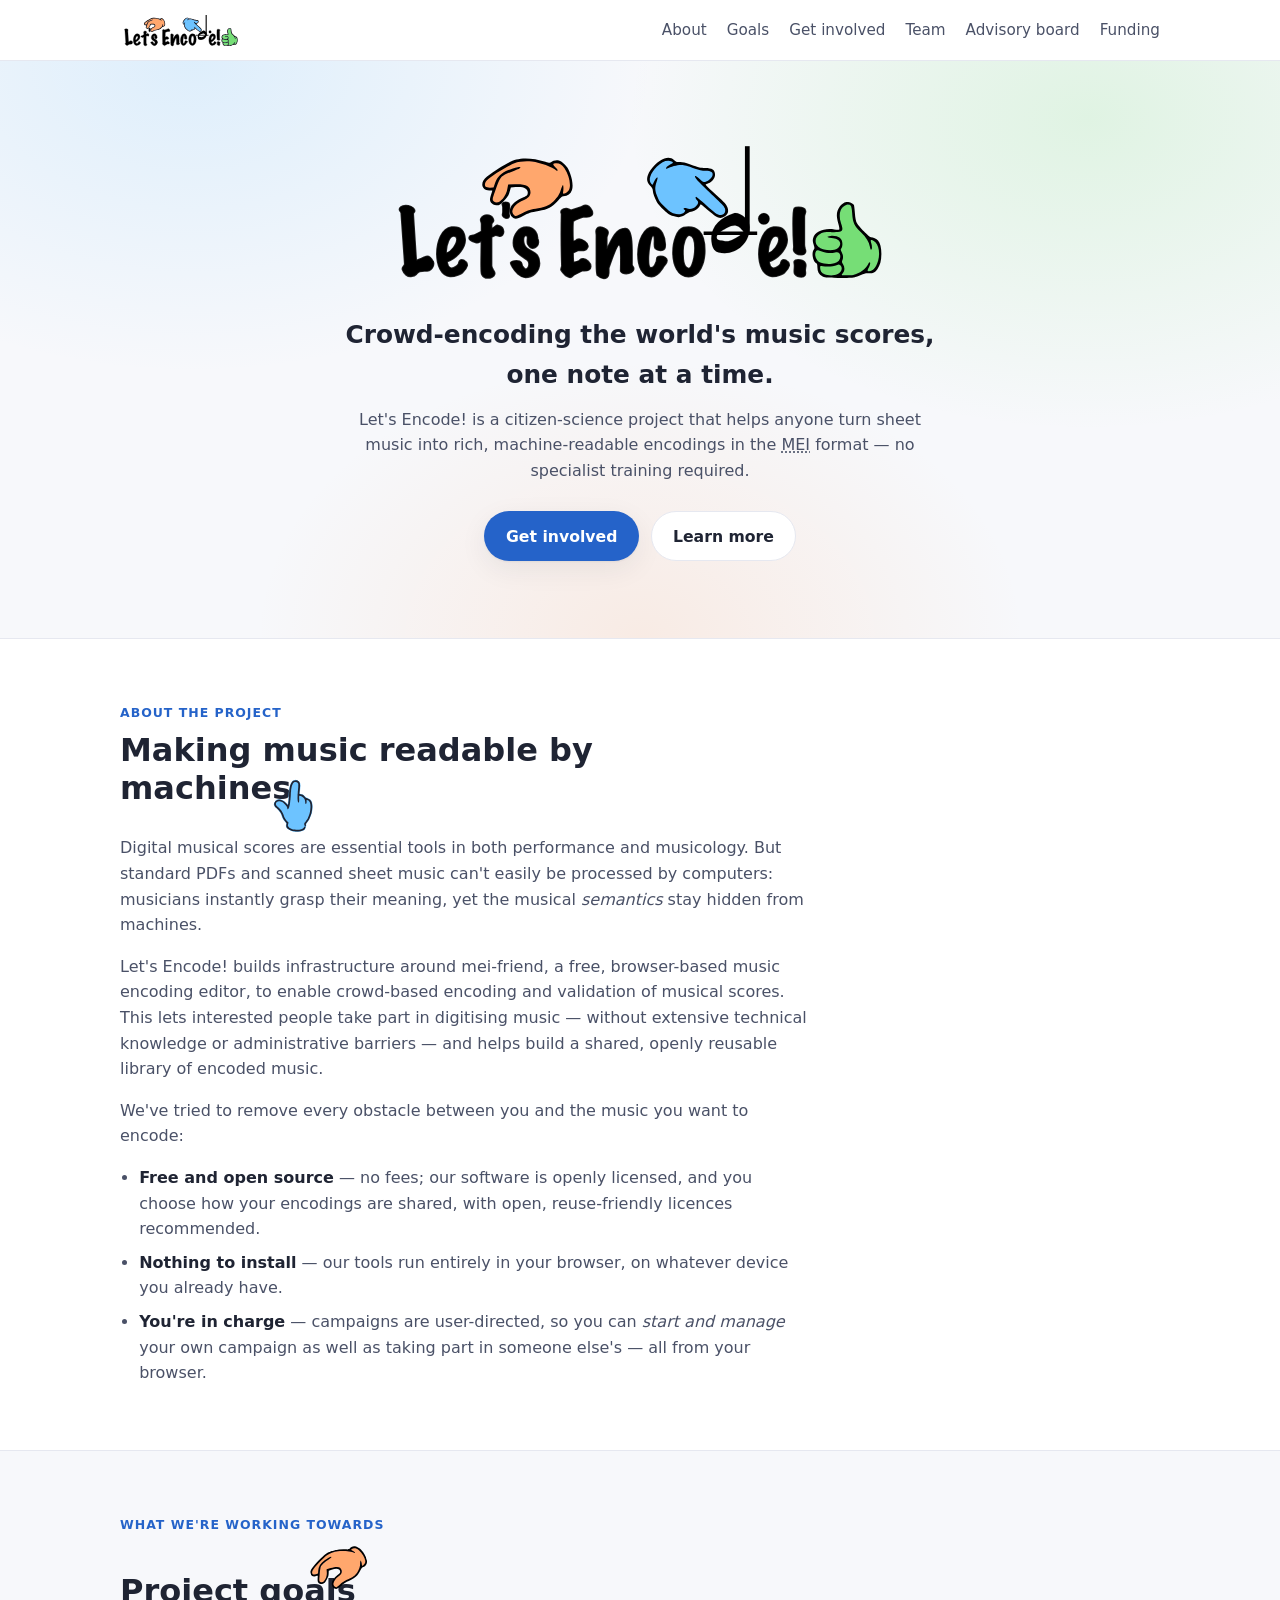
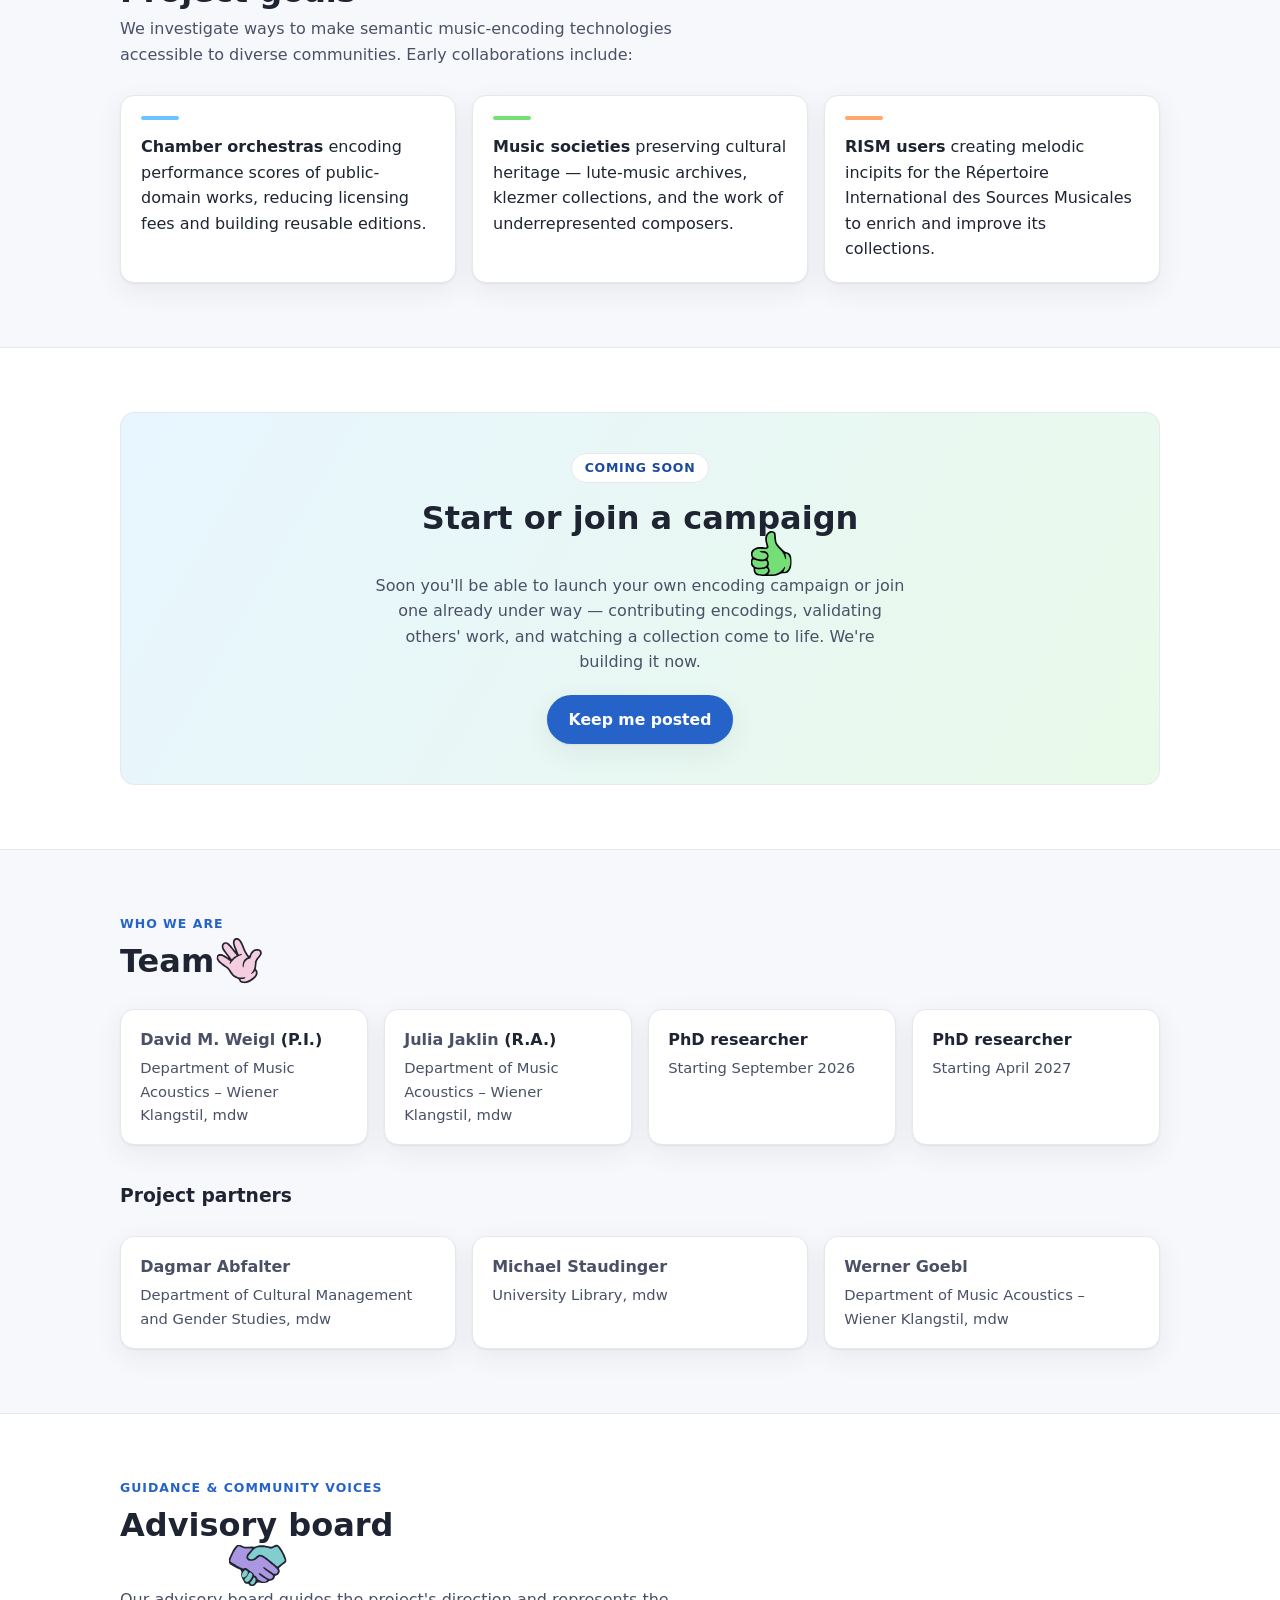
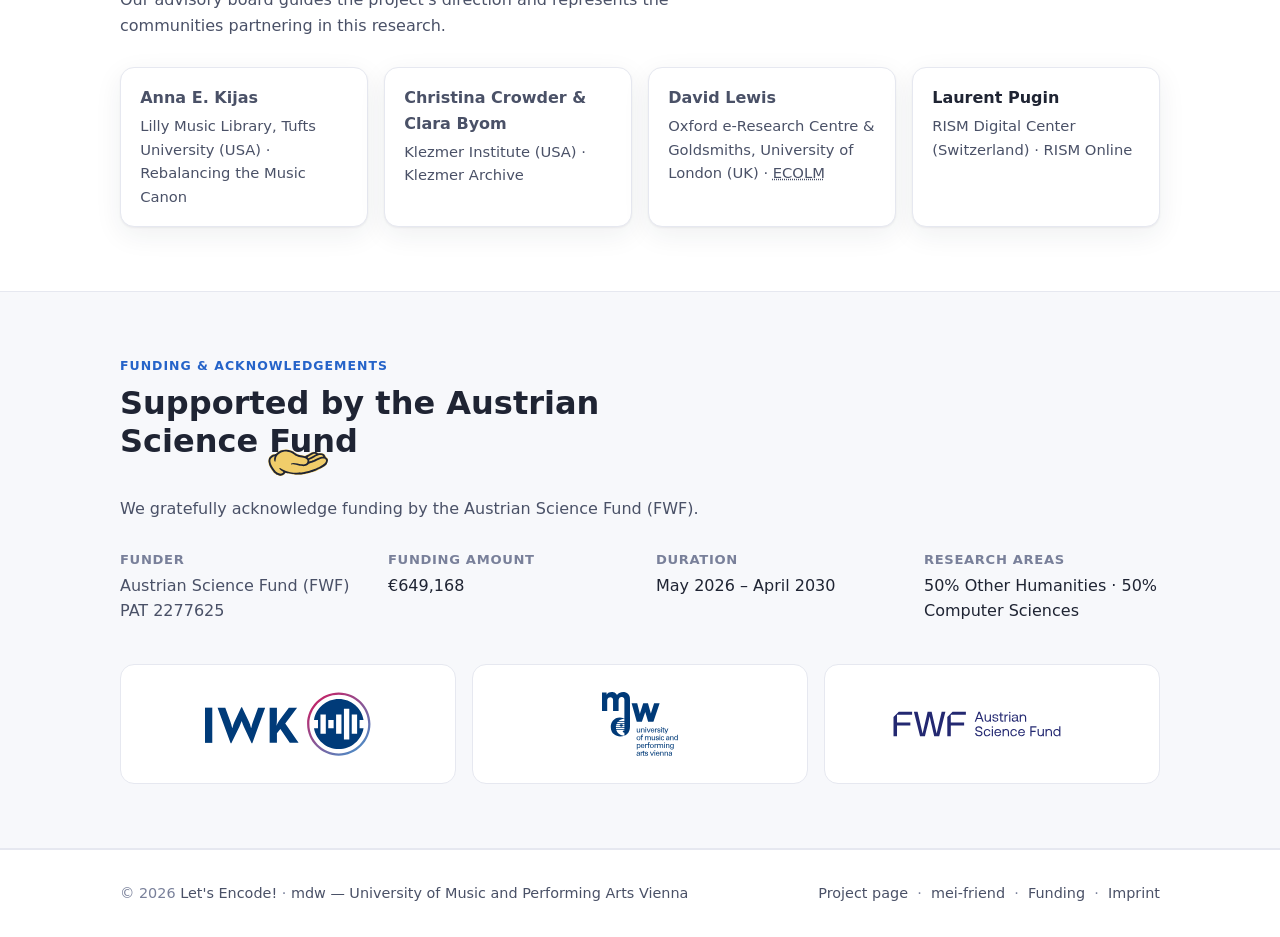
==== commit 65e24253: "More mobile improvements and animation tweaks" ====
--- a/index.html
+++ b/index.html
@@ -3,7 +3,7 @@
 <head>
 <meta charset="UTF-8">
 <meta name="viewport" content="width=device-width, initial-scale=1">
-<title>Let's Encode! — citizen science for music encoding</title>
+<title>Let's Encode! Crowd-encoding and validation of music scores</title>
 <meta name="description" content="Let's Encode! is a citizen-science project for crowd-based encoding and validation of music scores in the MEI format, built around the free mei-friend editor.">
 
 <!-- Open Graph / social preview -->
@@ -26,7 +26,7 @@
 <!-- ====================== TOP BAR ====================== -->
 <header class="topbar">
   <div class="wrap">
-    <a class="brand" href="#top" aria-label="Let's Encode! — back to top">Let's Encode!</a>
+    <a class="brand" href="#top" aria-label="Let's Encode! — back to top"><img class="brand-logo" src="assets/logo.svg" alt="" width="188" height="54" title="Let's Encode! Crowd-encoding and validation of music scores"><span class="brand-text" aria-hidden="true">Let's Encode!</span></a>
     <nav class="nav" id="primary-nav" aria-label="Primary">
       <a href="#about">About</a>
       <a href="#goals">Goals</a>
@@ -184,8 +184,8 @@
       <p class="tagline">Crowd-encoding the world's music scores, one note at a time.</p>
       <p class="lede">
         Let's Encode! is a citizen-science project that helps anyone turn sheet music
-        into rich, machine-readable encodings in the <abbr title="Music Encoding Initiative">MEI</abbr>
-        format — no specialist training required.
+        into rich, machine-readable encodings in the <a href="https://music-encoding.org" target="_blank" rel="noopener"><abbr title="Music Encoding Initiative">MEI</abbr>
+        format</a> — no specialist training required.
       </p>
       <div class="cta-row">
         <a class="btn btn-primary" href="#get-involved">Get involved</a>
@@ -199,7 +199,7 @@
     <div class="wrap">
       <div class="section-head">
         <p class="kicker">About the project</p>
-        <h2 id="about-heading" aria-label="Making music readable by machines">Making music readable by machine<span class="gx side r hold" style="--s:1.5em;--r:28deg;--hb:-.4em;--ovl:.5em;--lift:.16em"><span class="gly">s</span><span class="hand"><img class="hpic" src="assets/hands/measure-blue.svg" alt="" aria-hidden="true"></span></span></h2>
+        <h2 id="about-heading" aria-label="Making music readable by machines">Making music readable by <span class="gw">machine<span class="gx side r hold" style="--s:1.5em;--r:28deg;--hb:-.4em;--ovl:.5em;--lift:.16em"><span class="gly">s</span><span class="hand"><img class="hpic" src="assets/hands/measure-blue.svg" alt="" aria-hidden="true"></span></span></span></h2>
       </div>
       <div class="prose">
         <p>
@@ -220,7 +220,7 @@
         <ul>
           <li><strong>Free and open source</strong> — no fees; our software is openly licensed, and you choose how your encodings are shared, with open, reuse-friendly licences recommended.</li>
           <li><strong>Nothing to install</strong> — our tools run entirely in your browser, on whatever device you already have.</li>
-          <li><strong>You're in charge</strong> — campaigns are user-directed, so you can <em>start and manage</em> your own campaign, not just take part in someone else's — all from your browser.</li>
+          <li><strong>You're in charge</strong> — campaigns are user-directed, so you can <em>start and manage</em> your own campaign as well as taking part in someone else's — all from your browser.</li>
         </ul>
       </div>
     </div>
@@ -231,7 +231,7 @@
     <div class="wrap">
       <div class="section-head">
         <p class="kicker">What we're working towards</p>
-        <h2 id="goals-heading" aria-label="Project goals">Project goa<span class="gx above twiddle" style="--s:1.2em;--hx:0%;--dx:.58em;--r:-15deg;--dip:.5em;--ox:50%;--oy:32%;--spin:-1"><span class="gly">l</span><span class="hand"><img class="hpic" src="assets/hands/pinch-orange.svg" alt="" aria-hidden="true"></span></span>s</h2>
+        <h2 id="goals-heading" aria-label="Project goals">Project <span class="gw">goa<span class="gx above twiddle" style="--s:1.2em;--hx:0%;--dx:.58em;--r:-15deg;--dip:.5em;--ox:50%;--oy:32%;--spin:-1"><span class="gly">l</span><span class="hand"><img class="hpic" src="assets/hands/pinch-orange.svg" alt="" aria-hidden="true"></span></span>s</span></h2>
         <p>We investigate ways to make semantic music-encoding technologies accessible to diverse communities. Early collaborations include:</p>
       </div>
       <ul class="goals">
@@ -256,7 +256,7 @@
     <div class="wrap">
       <div class="callout">
         <span class="badge">Coming soon</span>
-        <h2 id="involved-heading" aria-label="Start or join a campaign">Start or join a cam<span class="gx below nudge" style="--s:1.4em;--hx:60%;--dip:.20em;--ox:50%;--oy:100%;--hr:-8deg;--gr:6deg"><span class="gly">p</span><span class="hand"><img class="hpic" src="assets/hands/thumb-green.svg" alt="" aria-hidden="true"></span></span>aign</h2>
+        <h2 id="involved-heading" aria-label="Start or join a campaign">Start or join a <span class="gw">cam<span class="gx below nudge" style="--s:1.4em;--hx:60%;--dip:.20em;--ox:50%;--oy:100%;--hr:-8deg;--gr:6deg"><span class="gly">p</span><span class="hand"><img class="hpic" src="assets/hands/thumb-green.svg" alt="" aria-hidden="true"></span></span>aign</span></h2>
         <p>
           Soon you'll be able to launch your own encoding campaign or join one already under
           way — contributing encodings, validating others' work, and watching a collection
@@ -272,7 +272,7 @@
     <div class="wrap">
       <div class="section-head">
         <p class="kicker">Who we are</p>
-        <h2 id="team-heading" aria-label="Team">Tea<span class="gx side r wave" style="--s:1.4em;--r:5deg;--hb:0em;--ovl:-.06em;--ox:110%;--oy:90%"><span class="gly">m</span><span class="hand"><img class="hpic" src="assets/hands/wave-pink.svg" alt="" aria-hidden="true"></span></span></h2>
+        <h2 id="team-heading" aria-label="Team"><span class="gw">Tea<span class="gx side r wave" style="--s:1.4em;--r:5deg;--hb:0em;--ovl:-.06em;--ox:110%;--oy:90%"><span class="gly">m</span><span class="hand"><img class="hpic" src="assets/hands/wave-pink.svg" alt="" aria-hidden="true"></span></span></span></h2>
       </div>
       <ul class="people">
         <li>
@@ -332,7 +332,7 @@
         </li>
         <li>
           <span class="name"><a href="https://eng.ox.ac.uk/people/david-lewis" target="_blank" rel="noopener">David Lewis</a></span>
-          <span class="role"><a href="https://oerc.ox.ac.uk" target="_blank" rel="noopener">Oxford e-Research Centre</a> &amp; <a href="https://gold.ac.uk" target="_blank" rel="noopener">Goldsmiths, University of London</a> (UK) · Lute Society</span>
+          <span class="role"><a href="https://oerc.ox.ac.uk" target="_blank" rel="noopener">Oxford e-Research Centre</a> &amp; <a href="https://gold.ac.uk" target="_blank" rel="noopener">Goldsmiths, University of London</a> (UK) · <a href="https://igor.gold.ac.uk/isms/ecolm/" target="_blank" rel="noopener"><abbr title="Electronic Corpus of Lute Music">ECOLM</abbr></a></span>
         </li>
         <li>
           <span class="name">Laurent Pugin</span>
@@ -347,21 +347,24 @@
     <div class="wrap">
       <div class="section-head">
         <p class="kicker">Funding &amp; acknowledgements</p>
-        <h2 id="funding-heading" aria-label="Supported by the Austrian Science Fund">Supported by the Austrian Science <span class="gx below lift" style="--s:.95em;--hx:50%;--dx:-.06em;--dip:.35em;--r:10deg"><span class="gly">Fun</span><span class="hand"><img class="hpic" src="assets/hands/palm-gold.svg" alt="" aria-hidden="true"></span></span>d</h2>
+        <h2 id="funding-heading" aria-label="Supported by the Austrian Science Fund">Supported by the Austrian Science <span class="gw"><span class="gx below lift" style="--s:.95em;--hx:50%;--dx:-.06em;--dip:.35em;--r:10deg"><span class="gly">Fun</span><span class="hand"><img class="hpic" src="assets/hands/palm-gold.svg" alt="" aria-hidden="true"></span></span>d</span></h2>
         <p>
-          Let's Encode! is funded by the Austrian Science Fund (FWF), project number
-          <strong>PAT 2277625</strong>.
+          We gratefully acknowledge funding by the <a href="https://www.fwf.ac.at" target="_blank" rel="noopener">Austrian Science Fund (FWF)</a>.<br>
         </p>
       </div>
 
       <dl class="fund-meta">
         <div>
           <dt>Funder</dt>
-          <dd>Austrian Science Fund (FWF) — PAT 2277625</dd>
+          <dd><a href="https://www.fwf.ac.at" target="_blank" rel="noopener">Austrian Science Fund (FWF)</a><br/><a href="https://doi.org/10.55776/PAT2277625" target="_blank" rel="noopener">PAT 2277625</a></dd>
+        </div>
+        <div>
+          <dt>Funding amount</dt>
+          <dd>€649,168</dd>
         </div>
         <div>
           <dt>Duration</dt>
-          <dd>May 2026 – 2030</dd>
+          <dd>May 2026 – April 2030</dd>
         </div>
         <div>
           <dt>Research areas</dt>
--- a/styles.css
+++ b/styles.css
@@ -6,19 +6,19 @@
 
 :root {
   --orange: #ffa76d;
-  --blue:   #6dc3ff;
-  --green:  #76de76;
-
-  --ink:        #1f2433;
-  --ink-soft:   #4a5167;
-  --ink-faint:  #79809a;
-  --line:       #e6e8f0;
-  --bg:         #ffffff;
-  --bg-alt:     #f7f8fb;
-  --bg-tint:    #eef6ff;
-
-  --accent:       #2563c9;
-  --accent-dark:  #1b49a0;
+  --blue: #6dc3ff;
+  --green: #76de76;
+
+  --ink: #1f2433;
+  --ink-soft: #4a5167;
+  --ink-faint: #79809a;
+  --line: #e6e8f0;
+  --bg: #ffffff;
+  --bg-alt: #f7f8fb;
+  --bg-tint: #eef6ff;
+
+  --accent: #2563c9;
+  --accent-dark: #1b49a0;
 
   --maxw: 1080px;
   --radius: 14px;
@@ -27,9 +27,13 @@
   --font: "Segoe UI", system-ui, -apple-system, "Helvetica Neue", Arial, sans-serif;
 }
 
-* { box-sizing: border-box; }
-
-html { scroll-behavior: smooth; }
+* {
+  box-sizing: border-box;
+}
+
+html {
+  scroll-behavior: smooth;
+}
 
 body {
   margin: 0;
@@ -40,55 +44,135 @@
   -webkit-font-smoothing: antialiased;
 }
 
-h1, h2, h3 { line-height: 1.2; color: var(--ink); }
-a { color: var(--accent); text-decoration: none; }
-a:hover { text-decoration: underline; }
-
-.wrap { max-width: var(--maxw); margin: 0 auto; padding: 0 1.25rem; }
+h1,
+h2,
+h3 {
+  line-height: 1.2;
+  color: var(--ink);
+}
+
+a {
+  color: var(--accent);
+  text-decoration: none;
+}
+
+a:hover {
+  text-decoration: underline;
+}
+
+.wrap {
+  max-width: var(--maxw);
+  margin: 0 auto;
+  padding: 0 1.25rem;
+}
 
 /* ---- Skip link (a11y) -------------------------------------------------- */
 .skip-link {
-  position: absolute; left: -999px; top: 0;
-  background: var(--ink); color: #fff; padding: .6rem 1rem; z-index: 100;
+  position: absolute;
+  left: -999px;
+  top: 0;
+  background: var(--ink);
+  color: #fff;
+  padding: .6rem 1rem;
+  z-index: 100;
   border-radius: 0 0 8px 0;
 }
-.skip-link:focus { left: 0; }
+
+.skip-link:focus {
+  left: 0;
+}
 
 /* ---- Top bar ----------------------------------------------------------- */
 .topbar {
-  position: sticky; top: 0; z-index: 50;
+  position: sticky;
+  top: 0;
+  z-index: 50;
   background: rgba(255, 255, 255, .9);
   backdrop-filter: saturate(180%) blur(8px);
   border-bottom: 1px solid var(--line);
 }
+
 .topbar .wrap {
-  position: relative; /* anchor for the mobile nav dropdown */
-  display: flex; align-items: center; justify-content: space-between;
-  min-height: 60px; gap: 1rem;
-}
-.brand { font-weight: 700; letter-spacing: -.01em; color: var(--ink); }
-.brand:hover { color: var(--accent); text-decoration: none; }
-.nav { display: flex; gap: 1.25rem; flex-wrap: wrap; }
-.nav a { color: var(--ink-soft); font-size: .95rem; }
-.nav a:hover { color: var(--accent); text-decoration: none; }
-.nav-toggle { display: none; } /* shown only on mobile (see media query) */
+  position: relative;
+  /* anchor for the mobile nav dropdown */
+  display: flex;
+  align-items: center;
+  justify-content: space-between;
+  min-height: 60px;
+  gap: 1rem;
+}
+
+.brand {
+  font-weight: 700;
+  letter-spacing: -.01em;
+  color: var(--ink);
+  display: inline-flex;
+  align-items: center;
+}
+
+.brand:hover {
+  color: var(--accent);
+  text-decoration: none;
+}
+
+.brand-logo {
+  height: 35px;
+  width: auto;
+  display: block;
+}
+
+/* Plaintext wordmark — shown only on mobile (see the max-width: 560px block),
+   where it replaces the logo image. Hidden by default on wider screens. */
+.brand-text {
+  display: none;
+  font-size: 1.3rem;
+  line-height: 1;
+}
+
+.nav {
+  display: flex;
+  gap: 1.25rem;
+  flex-wrap: wrap;
+}
+
+.nav a {
+  color: var(--ink-soft);
+  font-size: .95rem;
+}
+
+.nav a:hover {
+  color: var(--accent);
+  text-decoration: none;
+}
+
+.nav-toggle {
+  display: none;
+}
+
+/* shown only on mobile (see media query) */
 
 /* ---- Hero -------------------------------------------------------------- */
 .hero {
   background:
-    radial-gradient(60% 90% at 15% 0%,  rgba(109,195,255,.18), transparent 60%),
-    radial-gradient(60% 90% at 85% 10%, rgba(118,222,118,.18), transparent 60%),
-    radial-gradient(50% 80% at 50% 100%, rgba(255,167,109,.16), transparent 60%),
+    radial-gradient(60% 90% at 15% 0%, rgba(109, 195, 255, .18), transparent 60%),
+    radial-gradient(60% 90% at 85% 10%, rgba(118, 222, 118, .18), transparent 60%),
+    radial-gradient(50% 80% at 50% 100%, rgba(255, 167, 109, .16), transparent 60%),
     var(--bg-alt);
   border-bottom: 1px solid var(--line);
   padding: clamp(2.5rem, 6vw, 5rem) 0;
   text-align: center;
 }
+
 .hero .logo {
   width: min(88vw, 520px);
   margin: 0 auto 1.75rem;
 }
-.hero .logo svg { width: 100%; height: auto; display: block; }
+
+.hero .logo svg {
+  width: 100%;
+  height: auto;
+  display: block;
+}
 
 .hero .tagline {
   font-size: clamp(1.15rem, 2.4vw, 1.55rem);
@@ -97,12 +181,19 @@
   margin: 0 auto .75rem;
   max-width: 36ch;
 }
+
 .hero .lede {
   color: var(--ink-soft);
   max-width: 56ch;
   margin: 0 auto 1.75rem;
 }
-.hero .cta-row { display: flex; gap: .75rem; justify-content: center; flex-wrap: wrap; }
+
+.hero .cta-row {
+  display: flex;
+  gap: .75rem;
+  justify-content: center;
+  flex-wrap: wrap;
+}
 
 /* ---- Buttons ----------------------------------------------------------- */
 .btn {
@@ -115,21 +206,56 @@
   cursor: pointer;
   transition: transform .08s ease, box-shadow .15s ease, background .15s ease;
 }
-.btn:hover { text-decoration: none; transform: translateY(-1px); }
-.btn-primary { background: var(--accent); color: #fff; box-shadow: var(--shadow); }
-.btn-primary:hover { background: var(--accent-dark); color: #fff; }
-.btn-ghost { background: #fff; color: var(--ink); border-color: var(--line); }
-.btn-ghost:hover { border-color: var(--accent); color: var(--accent); }
+
+.btn:hover {
+  text-decoration: none;
+  transform: translateY(-1px);
+}
+
+.btn-primary {
+  background: var(--accent);
+  color: #fff;
+  box-shadow: var(--shadow);
+}
+
+.btn-primary:hover {
+  background: var(--accent-dark);
+  color: #fff;
+}
+
+.btn-ghost {
+  background: #fff;
+  color: var(--ink);
+  border-color: var(--line);
+}
+
+.btn-ghost:hover {
+  border-color: var(--accent);
+  color: var(--accent);
+}
 
 /* ---- Sections ---------------------------------------------------------- */
-section { padding: clamp(2.5rem, 5vw, 4rem) 0; }
-section.alt { background: var(--bg-alt); border-top: 1px solid var(--line); border-bottom: 1px solid var(--line); }
-
-.section-head { max-width: 60ch; margin-bottom: 1.75rem; }
+section {
+  padding: clamp(2.5rem, 5vw, 4rem) 0;
+}
+
+section.alt {
+  background: var(--bg-alt);
+  border-top: 1px solid var(--line);
+  border-bottom: 1px solid var(--line);
+}
+
+.section-head {
+  max-width: 60ch;
+  margin-bottom: 1.75rem;
+}
+
 .section-head h2 {
-  font-size: 2rem; /* fixed, not viewport-relative, so the header hands stay a constant size */
+  font-size: 2rem;
+  /* fixed, not viewport-relative, so the header hands stay a constant size */
   margin: 0 0 .4rem;
 }
+
 .section-head .kicker {
   text-transform: uppercase;
   letter-spacing: .08em;
@@ -138,101 +264,235 @@
   color: var(--accent);
   margin: 0 0 .5rem;
 }
-.section-head p { color: var(--ink-soft); margin: 0; }
-
-.prose p { color: var(--ink-soft); max-width: 68ch; }
-.prose p + p { margin-top: 1rem; }
+
+.section-head p {
+  color: var(--ink-soft);
+  margin: 0;
+}
+
+.prose p {
+  color: var(--ink-soft);
+  max-width: 68ch;
+}
+
+.prose p+p {
+  margin-top: 1rem;
+}
+
 .prose ul {
-  margin: 1rem 0 0; padding-left: 1.2rem; max-width: 68ch;
-  color: var(--ink-soft); display: grid; gap: .5rem;
-}
-.prose li strong { color: var(--ink); }
+  margin: 1rem 0 0;
+  padding-left: 1.2rem;
+  max-width: 68ch;
+  color: var(--ink-soft);
+  display: grid;
+  gap: .5rem;
+}
+
+.prose li strong {
+  color: var(--ink);
+}
 
 /* ---- Goals list -------------------------------------------------------- */
-.goals { list-style: none; padding: 0; margin: 1.5rem 0 0; display: grid; gap: 1rem;
-         grid-template-columns: repeat(auto-fit, minmax(260px, 1fr)); }
+.goals {
+  list-style: none;
+  padding: 0;
+  margin: 1.5rem 0 0;
+  display: grid;
+  gap: 1rem;
+  grid-template-columns: repeat(auto-fit, minmax(260px, 1fr));
+}
+
 .goals li {
-  background: #fff; border: 1px solid var(--line); border-radius: var(--radius);
+  background: #fff;
+  border: 1px solid var(--line);
+  border-radius: var(--radius);
   padding: 1.25rem 1.25rem 1.25rem 1.25rem;
   box-shadow: var(--shadow);
   position: relative;
 }
+
 .goals li::before {
-  content: ""; display: block; width: 38px; height: 4px; border-radius: 4px;
+  content: "";
+  display: block;
+  width: 38px;
+  height: 4px;
+  border-radius: 4px;
   margin-bottom: .85rem;
   background: var(--blue);
 }
-.goals li:nth-child(2)::before { background: var(--green); }
-.goals li:nth-child(3)::before { background: var(--orange); }
+
+.goals li:nth-child(2)::before {
+  background: var(--green);
+}
+
+.goals li:nth-child(3)::before {
+  background: var(--orange);
+}
 
 /* ---- People grids ------------------------------------------------------ */
 .people {
-  list-style: none; padding: 0; margin: 1.5rem 0 0;
-  display: grid; gap: 1rem;
+  list-style: none;
+  padding: 0;
+  margin: 1.5rem 0 0;
+  display: grid;
+  gap: 1rem;
   grid-template-columns: repeat(auto-fit, minmax(240px, 1fr));
 }
+
 .people li {
-  background: #fff; border: 1px solid var(--line); border-radius: var(--radius);
-  padding: 1.1rem 1.2rem; box-shadow: var(--shadow);
-}
-.people .name { font-weight: 700; display: block; }
-.people .role { color: var(--ink-soft); font-size: .92rem; display: block; margin-top: .2rem; }
-.people a { color: var(--ink-soft); }
+  background: #fff;
+  border: 1px solid var(--line);
+  border-radius: var(--radius);
+  padding: 1.1rem 1.2rem;
+  box-shadow: var(--shadow);
+}
+
+.people .name {
+  font-weight: 700;
+  display: block;
+}
+
+.people .role {
+  color: var(--ink-soft);
+  font-size: .92rem;
+  display: block;
+  margin-top: .2rem;
+}
+
+/* Body-prose links share the muted ink of the people/advisory links rather
+   than the bright --accent, so links inside running text sit quietly. */
+.people a,
+.lede a,
+.prose a,
+.funding p a,
+.fund-meta a {
+  color: var(--ink-soft);
+}
+
 .people .lead-badge {
-  display: inline-block; font-size: .7rem; font-weight: 700; letter-spacing: .04em;
-  text-transform: uppercase; color: var(--accent-dark);
-  background: var(--bg-tint); border-radius: 999px; padding: .15rem .55rem;
-  vertical-align: middle; margin-left: .15rem;
+  display: inline-block;
+  font-size: .7rem;
+  font-weight: 700;
+  letter-spacing: .04em;
+  text-transform: uppercase;
+  color: var(--accent-dark);
+  background: var(--bg-tint);
+  border-radius: 999px;
+  padding: .15rem .55rem;
+  vertical-align: middle;
+  margin-left: .15rem;
 }
 
 /* ---- Logo wall (institutions) ----------------------------------------- */
 .logos {
-  list-style: none; padding: 0; margin: 1.5rem 0 0;
-  display: grid; gap: 1rem;
+  list-style: none;
+  padding: 0;
+  margin: 1.5rem 0 0;
+  display: grid;
+  gap: 1rem;
   grid-template-columns: repeat(auto-fit, minmax(180px, 1fr));
 }
-.logos li { display: flex; }
-.logos img { max-width: 100%; max-height: 64px; height: auto; width: auto; }
+
+.logos li {
+  display: flex;
+}
+
+.logos img {
+  max-width: 100%;
+  max-height: 64px;
+  height: auto;
+  width: auto;
+}
+
 .logos a {
   flex: 1;
-  display: flex; flex-direction: column; align-items: center; justify-content: center; gap: .5rem;
-  background: #fff; border: 1px solid var(--line); border-radius: var(--radius);
-  min-height: 120px; padding: 1.25rem;
-  text-align: center; color: inherit;
+  display: flex;
+  flex-direction: column;
+  align-items: center;
+  justify-content: center;
+  gap: .5rem;
+  background: #fff;
+  border: 1px solid var(--line);
+  border-radius: var(--radius);
+  min-height: 120px;
+  padding: 1.25rem;
+  text-align: center;
+  color: inherit;
   transition: transform .15s ease, box-shadow .15s ease, border-color .15s ease;
 }
+
 .logos a:hover {
   transform: translateY(-3px);
   box-shadow: var(--shadow);
   border-color: var(--accent);
 }
-.logos .logo-name { font-weight: 600; font-size: .92rem; color: var(--ink); }
-.logos .logo-sub  { font-size: .8rem; color: var(--ink-faint); }
+
+.logos .logo-name {
+  font-weight: 600;
+  font-size: .92rem;
+  color: var(--ink);
+}
+
+.logos .logo-sub {
+  font-size: .8rem;
+  color: var(--ink-faint);
+}
 
 /* ---- Future / campaigns callout --------------------------------------- */
 .callout {
-  background: linear-gradient(120deg, rgba(109,195,255,.16), rgba(118,222,118,.16));
+  background: linear-gradient(120deg, rgba(109, 195, 255, .16), rgba(118, 222, 118, .16));
   border: 1px solid var(--line);
   border-radius: var(--radius);
   padding: clamp(1.5rem, 4vw, 2.5rem);
   text-align: center;
 }
-.callout h2 { font-size: 2rem; margin: 0 0 .5rem; } /* match section headings so the hand sizes consistently */
-.callout p { color: var(--ink-soft); max-width: 52ch; margin: 0 auto 1.25rem; }
+
+.callout h2 {
+  font-size: 2rem;
+  margin: 0 0 .5rem;
+}
+
+/* match section headings so the hand sizes consistently */
+.callout p {
+  color: var(--ink-soft);
+  max-width: 52ch;
+  margin: 0 auto 1.25rem;
+}
+
 .callout .badge {
-  display: inline-block; font-size: .78rem; font-weight: 700; letter-spacing: .06em;
-  text-transform: uppercase; color: var(--accent-dark);
-  background: #fff; border: 1px solid var(--line); border-radius: 999px;
-  padding: .25rem .8rem; margin-bottom: 1rem;
+  display: inline-block;
+  font-size: .78rem;
+  font-weight: 700;
+  letter-spacing: .06em;
+  text-transform: uppercase;
+  color: var(--accent-dark);
+  background: #fff;
+  border: 1px solid var(--line);
+  border-radius: 999px;
+  padding: .25rem .8rem;
+  margin-bottom: 1rem;
 }
 
 /* ---- Funding ----------------------------------------------------------- */
 .funding .fund-meta {
-  display: grid; gap: .75rem 2rem; margin-top: 1.25rem;
+  display: grid;
+  gap: .75rem 2rem;
+  margin-top: 1.25rem;
   grid-template-columns: repeat(auto-fit, minmax(220px, 1fr));
 }
-.funding .fund-meta dt { font-weight: 700; font-size: .82rem; text-transform: uppercase; letter-spacing: .05em; color: var(--ink-faint); }
-.funding .fund-meta dd { margin: .15rem 0 0; color: var(--ink); }
+
+.funding .fund-meta dt {
+  font-weight: 700;
+  font-size: .82rem;
+  text-transform: uppercase;
+  letter-spacing: .05em;
+  color: var(--ink-faint);
+}
+
+.funding .fund-meta dd {
+  margin: .15rem 0 0;
+  color: var(--ink);
+}
 
 /* ---- Footer ------------------------------------------------------------ */
 .footer {
@@ -241,37 +501,112 @@
   color: var(--ink-faint);
   font-size: .9rem;
 }
-.footer .wrap { display: flex; flex-wrap: wrap; gap: 1rem; justify-content: space-between; align-items: center; }
-.footer a { color: var(--ink-soft); }
+
+.footer .wrap {
+  display: flex;
+  flex-wrap: wrap;
+  gap: 1rem;
+  justify-content: space-between;
+  align-items: center;
+}
+
+.footer a {
+  color: var(--ink-soft);
+}
 
 @media (max-width: 560px) {
+
+  /* clear the sticky topbar on anchor jumps so the section kicker stays visible
+     (desktop's larger section padding already handles this) */
+  html {
+    scroll-padding-top: 26px;
+  }
+
+  /* swap the logo image for a plaintext wordmark on mobile */
+  .brand-logo {
+    display: none;
+  }
+
+  .brand-text {
+    display: inline;
+  }
+
   /* burger button on the right; brand stays on the left */
   .nav-toggle {
-    display: inline-flex; align-items: center; justify-content: center;
-    width: 42px; height: 38px; padding: 0; cursor: pointer;
-    background: #fff; border: 1px solid var(--line); border-radius: 8px;
-  }
-  .nav-toggle-bars, .nav-toggle-bars::before, .nav-toggle-bars::after {
-    box-sizing: border-box; width: 20px; height: 2px;
-    background: var(--ink); border-radius: 2px;
-  }
-  .nav-toggle-bars { position: relative; display: block; }
-  .nav-toggle-bars::before, .nav-toggle-bars::after { content: ""; position: absolute; left: 0; }
-  .nav-toggle-bars::before { top: -6px; }
-  .nav-toggle-bars::after  { top: 6px; }
+    display: inline-flex;
+    align-items: center;
+    justify-content: center;
+    width: 42px;
+    height: 38px;
+    padding: 0;
+    cursor: pointer;
+    background: #fff;
+    border: 1px solid var(--line);
+    border-radius: 8px;
+  }
+
+  .nav-toggle-bars,
+  .nav-toggle-bars::before,
+  .nav-toggle-bars::after {
+    box-sizing: border-box;
+    width: 20px;
+    height: 2px;
+    background: var(--ink);
+    border-radius: 2px;
+  }
+
+  .nav-toggle-bars {
+    position: relative;
+    display: block;
+  }
+
+  .nav-toggle-bars::before,
+  .nav-toggle-bars::after {
+    content: "";
+    position: absolute;
+    left: 0;
+  }
+
+  .nav-toggle-bars::before {
+    top: -6px;
+  }
+
+  .nav-toggle-bars::after {
+    top: 6px;
+  }
 
   /* the same nav links, as a dropdown panel under the bar */
   .nav {
     display: none;
-    position: absolute; top: 100%; right: 0;
-    flex-direction: column; flex-wrap: nowrap; gap: 0;
-    min-width: 220px; padding: .4rem;
-    background: #fff; border: 1px solid var(--line); border-top: 0;
-    border-radius: 0 0 12px 12px; box-shadow: var(--shadow);
-  }
-  .nav.open { display: flex; }
-  .nav a { padding: .65rem .75rem; border-radius: 8px; font-size: 1rem; }
-  .nav a:hover { background: var(--bg-alt); text-decoration: none; }
+    position: absolute;
+    top: 100%;
+    right: 0;
+    flex-direction: column;
+    flex-wrap: nowrap;
+    gap: 0;
+    min-width: 220px;
+    padding: .4rem;
+    background: #fff;
+    border: 1px solid var(--line);
+    border-top: 0;
+    border-radius: 0 0 12px 12px;
+    box-shadow: var(--shadow);
+  }
+
+  .nav.open {
+    display: flex;
+  }
+
+  .nav a {
+    padding: .65rem .75rem;
+    border-radius: 8px;
+    font-size: 1rem;
+  }
+
+  .nav a:hover {
+    background: var(--bg-alt);
+    text-decoration: none;
+  }
 }
 
 /* =========================================================================
@@ -282,63 +617,347 @@
    that runs the animation about its own pivot (--ox/--oy). The image transforms
    are additive to the wrapper's resting transform. Driven by lets-encode-logo.js.
    ========================================================================= */
-.gx { position: relative; display: inline-block; }
-.gly { display: inline-block; transition: transform .25s ease; }
-.hand { position: absolute; z-index: 2; pointer-events: auto; }
-.hpic { display: block; width: auto; height: var(--s, 1.4em);
-        transform-origin: var(--ox, 50%) var(--oy, 100%); transition: transform .25s ease; }
+.gx {
+  position: relative;
+  display: inline-block;
+}
+
+/* Keeps a word intact when a hand splits it: the .gx wrapper is inline-block,
+   which would otherwise let the line break mid-word (e.g. "camp"/"aign"). The
+   word's text fragments + its .gx live inside .gw so wrapping happens only at
+   the spaces between words, never inside the hand markup.
+   inline-block (not merely nowrap) makes the word a firm atomic unit — Gecko
+   (Firefox Android) still takes the wrap opportunity around the inline-block
+   .gx inside a plain nowrap *inline*, so the word must be inline-block too. */
+.gw {
+  display: inline-block;
+  white-space: nowrap;
+}
+
+.gly {
+  display: inline-block;
+  transition: transform .25s ease;
+}
+
+.hand {
+  position: absolute;
+  z-index: 2;
+  pointer-events: auto;
+}
+
+.hpic {
+  display: block;
+  width: auto;
+  height: var(--s, 1.4em);
+  transform-origin: var(--ox, 50%) var(--oy, 100%);
+  transition: transform .25s ease;
+}
 
 /* resting placement (above / below / beside / mirrored-right / centred-under) */
-.gx.above .hand { left: calc(var(--hx,50%) + var(--dx,0em)); bottom: calc(100% - var(--dip,.16em));
-                  transform: translateX(-50%) rotate(var(--r,0deg)); transform-origin: 50% 100%; }
-.gx.below .hand { left: calc(var(--hx,50%) + var(--dx,0em)); top: calc(100% - var(--dip,.12em));
-                  transform: translateX(-50%) rotate(var(--r,0deg)) scaleX(var(--flip,1)); transform-origin: 50% 0%; }
-.gx.side  .hand { right: calc(100% - var(--ovl,.06em)); bottom: var(--hb,-.12em);
-                  transform: rotate(var(--r,0deg)); transform-origin: 100% 60%; }
-.gx.side.r .hand { left: calc(100% - var(--ovl,.06em)); right: auto; transform-origin: 0% 60%; }
-.gx.under .hand { left: calc(50% + var(--dx,0em)); top: calc(100% - var(--dip,.3em)); height: var(--s,1.3em);
-                  transform: translateX(-50%) rotate(var(--r,0deg)); transform-origin: 50% 0%; }
-.gx.above .gly { transform-origin: 50% 92%; }
-.gx.below .gly { transform-origin: 50% 8%; }
+.gx.above .hand {
+  left: calc(var(--hx, 50%) + var(--dx, 0em));
+  bottom: calc(100% - var(--dip, .16em));
+  transform: translateX(-50%) rotate(var(--r, 0deg));
+  transform-origin: 50% 100%;
+}
+
+.gx.below .hand {
+  left: calc(var(--hx, 50%) + var(--dx, 0em));
+  top: calc(100% - var(--dip, .12em));
+  transform: translateX(-50%) rotate(var(--r, 0deg)) scaleX(var(--flip, 1));
+  transform-origin: 50% 0%;
+}
+
+.gx.side .hand {
+  right: calc(100% - var(--ovl, .06em));
+  bottom: var(--hb, -.12em);
+  transform: rotate(var(--r, 0deg));
+  transform-origin: 100% 60%;
+}
+
+.gx.side.r .hand {
+  left: calc(100% - var(--ovl, .06em));
+  right: auto;
+  transform-origin: 0% 60%;
+}
+
+.gx.under .hand {
+  left: calc(50% + var(--dx, 0em));
+  top: calc(100% - var(--dip, .3em));
+  height: var(--s, 1.3em);
+  transform: translateX(-50%) rotate(var(--r, 0deg));
+  transform-origin: 50% 0%;
+}
+
+.gx.above .gly {
+  transform-origin: 50% 92%;
+}
+
+.gx.below .gly {
+  transform-origin: 50% 8%;
+}
 
 /* headings whose hand reaches above the cap line get headroom to clear the
    kicker; those whose hand hangs below get room so it doesn't touch the body */
-.section-head h2:has(.gx.above) { margin-top: 1.15em; }
-.section-head h2:has(.gx.below) { margin-bottom: 1.1em; }
-.section-head h2:has(.gx.under) { margin-bottom: 1.35em; }
-.callout h2:has(.gx.below)      { margin-bottom: 1.1em; }
+.section-head h2:has(.gx.above) {
+  margin-top: 1.15em;
+}
+
+.section-head h2:has(.gx.below) {
+  margin-bottom: 1.1em;
+}
+
+.section-head h2:has(.gx.under) {
+  margin-bottom: 1.35em;
+}
+
+.callout h2:has(.gx.below) {
+  margin-bottom: 1.1em;
+}
 
 /* Hover is handled in JS (lets-encode-logo.js): entering a heading replays the
    full gesture once. No CSS :hover hold — one consistent behaviour. */
 
 /* one-shot replay (JS toggles .go: auto every ~6–10s, and on hover) */
-@keyframes glyTwiddle { 0%,100%{transform:rotate(0)} 35%{transform:rotate(-7deg)} 70%{transform:rotate(4deg)} }
-@keyframes hpicTwiddle{ 0%,100%{transform:rotate(0)} 35%{transform:rotate(calc(var(--spin,1) * -7deg))} 70%{transform:rotate(calc(var(--spin,1) * 5deg))} }
-@keyframes glyLift { 0%,100%{transform:translateY(0)} 45%{transform:translateY(-.12em)} }
-@keyframes hpicBob { 0%,100%{transform:translateY(0)} 45%{transform:translateY(-.06em)} }
-@keyframes hpicPoke { 0%,100%{transform:translateX(0)} 40%{transform:translateX(.12em)} 70%{transform:translateX(-.02em)} }
-@keyframes hpicShake{ 0%,100%{transform:rotate(0)} 22%{transform:rotate(-3deg)} 50%{transform:rotate(2deg)} 78%{transform:rotate(-1deg)} }
-@keyframes hpicWag  { 0%,100%{transform:rotate(0)} 28%{transform:rotate(-10deg)} 58%{transform:rotate(6deg)} }
-@keyframes hpicNudge{ 0%,100%{transform:rotate(0)} 45%{transform:rotate(var(--hr,-8deg))} }
-@keyframes glyNudge { 0%,100%{transform:rotate(0)} 45%{transform:rotate(var(--gr,6deg))} }
-@keyframes hpicWave { 0%,100%{transform:rotate(0)} 18%{transform:rotate(-10deg)} 42%{transform:rotate(8deg)} 66%{transform:rotate(-6deg)} 86%{transform:rotate(4deg)} }
-@keyframes glyHold  { 0%,100%{transform:translateY(0)} 50%{transform:translateY(calc(-1 * var(--lift,.16em)))} }
-@keyframes handHold { 0%,100%{transform:rotate(var(--r,0deg))} 50%{transform:translateY(calc(-1 * var(--lift,.16em))) rotate(var(--r,0deg))} }
-
-.gx.twiddle.go .gly  { animation: glyTwiddle .60s ease-in-out; }
-.gx.twiddle.go .hpic { animation: hpicTwiddle .60s ease-in-out; }
-.gx.lift.go .gly  { animation: glyLift .55s cubic-bezier(.34,1.5,.64,1); }
-.gx.lift.go .hpic { animation: hpicBob .55s cubic-bezier(.34,1.5,.64,1); }
-.gx.point.go .hpic { animation: hpicPoke .60s ease-in-out; }
-.gx.shake.go .hpic { animation: hpicShake .65s ease-in-out; }
-.gx.wag.go   .hpic { animation: hpicWag .60s ease-in-out; }
-.gx.nudge.go .hpic { animation: hpicNudge .55s cubic-bezier(.34,1.5,.64,1); }
-.gx.nudge.go .gly  { animation: glyNudge .55s cubic-bezier(.34,1.5,.64,1); }
-.gx.wave.go .hpic { animation: hpicWave .9s ease-in-out; }
-.gx.hold.go .gly  { animation: glyHold .75s ease-in-out; }
-.gx.hold.go .hand { animation: handHold .75s ease-in-out; }
+@keyframes glyTwiddle {
+
+  0%,
+  100% {
+    transform: rotate(0)
+  }
+
+  35% {
+    transform: rotate(-7deg)
+  }
+
+  70% {
+    transform: rotate(4deg)
+  }
+}
+
+@keyframes hpicTwiddle {
+
+  0%,
+  100% {
+    transform: rotate(0)
+  }
+
+  35% {
+    transform: rotate(calc(var(--spin, 1) * -7deg))
+  }
+
+  70% {
+    transform: rotate(calc(var(--spin, 1) * 5deg))
+  }
+}
+
+@keyframes glyLift {
+
+  0%,
+  100% {
+    transform: translateY(0)
+  }
+
+  45% {
+    transform: translateY(-.12em)
+  }
+}
+
+@keyframes hpicBob {
+
+  0%,
+  100% {
+    transform: translateY(0)
+  }
+
+  45% {
+    transform: translateY(-.06em)
+  }
+}
+
+@keyframes hpicPoke {
+
+  0%,
+  100% {
+    transform: translateX(0)
+  }
+
+  40% {
+    transform: translateX(.12em)
+  }
+
+  70% {
+    transform: translateX(-.02em)
+  }
+}
+
+@keyframes hpicShake {
+
+  0%,
+  100% {
+    transform: rotate(0)
+  }
+
+  22% {
+    transform: rotate(-3deg)
+  }
+
+  50% {
+    transform: rotate(2deg)
+  }
+
+  78% {
+    transform: rotate(-1deg)
+  }
+}
+
+@keyframes hpicWag {
+
+  0%,
+  100% {
+    transform: rotate(0)
+  }
+
+  28% {
+    transform: rotate(-10deg)
+  }
+
+  58% {
+    transform: rotate(6deg)
+  }
+}
+
+@keyframes hpicNudge {
+
+  0%,
+  100% {
+    transform: rotate(0)
+  }
+
+  45% {
+    transform: rotate(var(--hr, -8deg))
+  }
+}
+
+@keyframes glyNudge {
+
+  0%,
+  100% {
+    transform: rotate(0)
+  }
+
+  45% {
+    transform: rotate(var(--gr, 6deg))
+  }
+}
+
+@keyframes hpicWave {
+
+  0%,
+  100% {
+    transform: rotate(0)
+  }
+
+  18% {
+    transform: rotate(-10deg)
+  }
+
+  42% {
+    transform: rotate(8deg)
+  }
+
+  66% {
+    transform: rotate(-6deg)
+  }
+
+  86% {
+    transform: rotate(4deg)
+  }
+}
+
+@keyframes glyHold {
+
+  0%,
+  100% {
+    transform: translateY(0)
+  }
+
+  50% {
+    transform: translateY(calc(-1 * var(--lift, .16em)))
+  }
+}
+
+@keyframes handHold {
+
+  0%,
+  100% {
+    transform: rotate(var(--r, 0deg))
+  }
+
+  50% {
+    transform: translateY(calc(-1 * var(--lift, .16em))) rotate(var(--r, 0deg))
+  }
+}
+
+.gx.twiddle.go .gly {
+  animation: glyTwiddle .60s ease-in-out;
+}
+
+.gx.twiddle.go .hpic {
+  animation: hpicTwiddle .60s ease-in-out;
+}
+
+.gx.lift.go .gly {
+  animation: glyLift .55s cubic-bezier(.34, 1.5, .64, 1);
+}
+
+.gx.lift.go .hpic {
+  animation: hpicBob .55s cubic-bezier(.34, 1.5, .64, 1);
+}
+
+.gx.point.go .hpic {
+  animation: hpicPoke .60s ease-in-out;
+}
+
+.gx.shake.go .hpic {
+  animation: hpicShake .65s ease-in-out;
+}
+
+.gx.wag.go .hpic {
+  animation: hpicWag .60s ease-in-out;
+}
+
+.gx.nudge.go .hpic {
+  animation: hpicNudge .55s cubic-bezier(.34, 1.5, .64, 1);
+}
+
+.gx.nudge.go .gly {
+  animation: glyNudge .55s cubic-bezier(.34, 1.5, .64, 1);
+}
+
+.gx.wave.go .hpic {
+  animation: hpicWave .9s ease-in-out;
+}
+
+.gx.hold.go .gly {
+  animation: glyHold .75s ease-in-out;
+}
+
+.gx.hold.go .hand {
+  animation: handHold .75s ease-in-out;
+}
 
 @media (prefers-reduced-motion: reduce) {
-  .gly, .hpic, .hand { transition: none; }
-  .go .gly, .go .hpic, .go .hand { animation: none !important; }
-}
+
+  .gly,
+  .hpic,
+  .hand {
+    transition: none;
+  }
+
+  .go .gly,
+  .go .hpic,
+  .go .hand {
+    animation: none !important;
+  }
+}
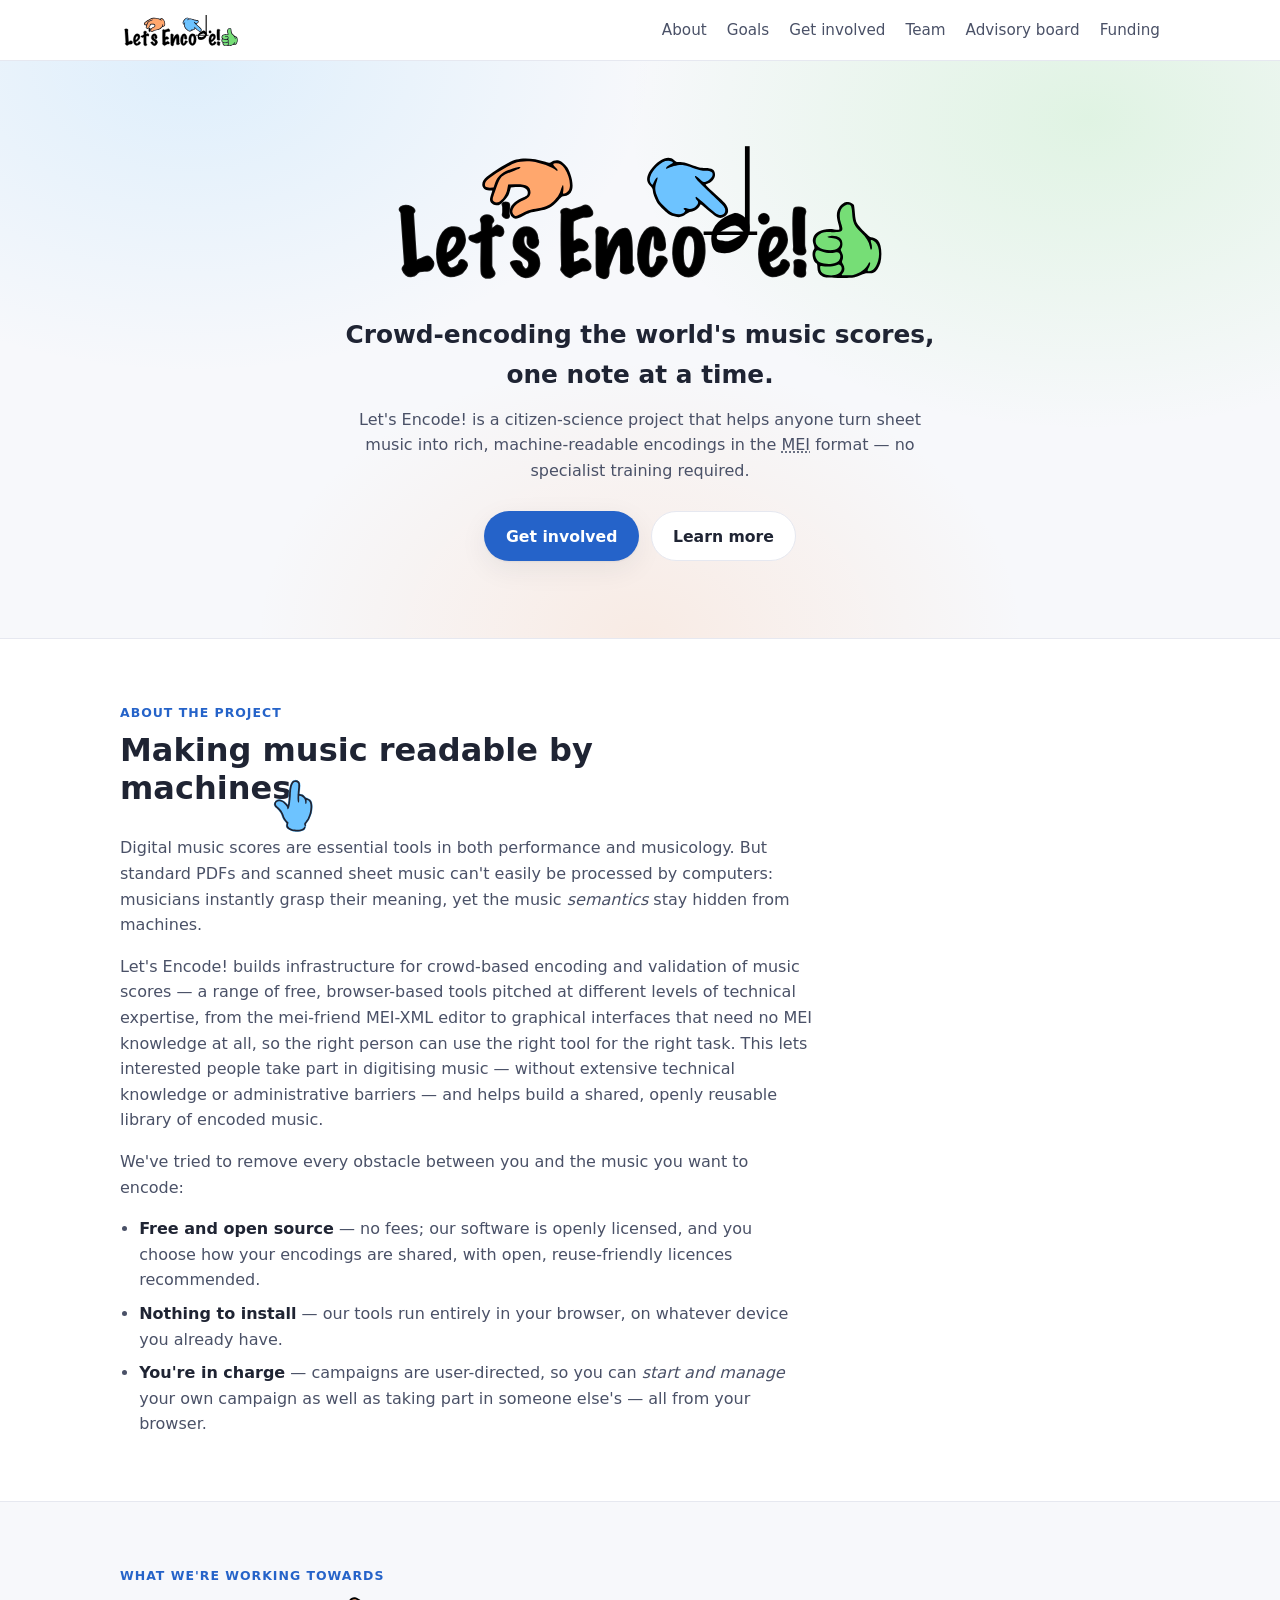
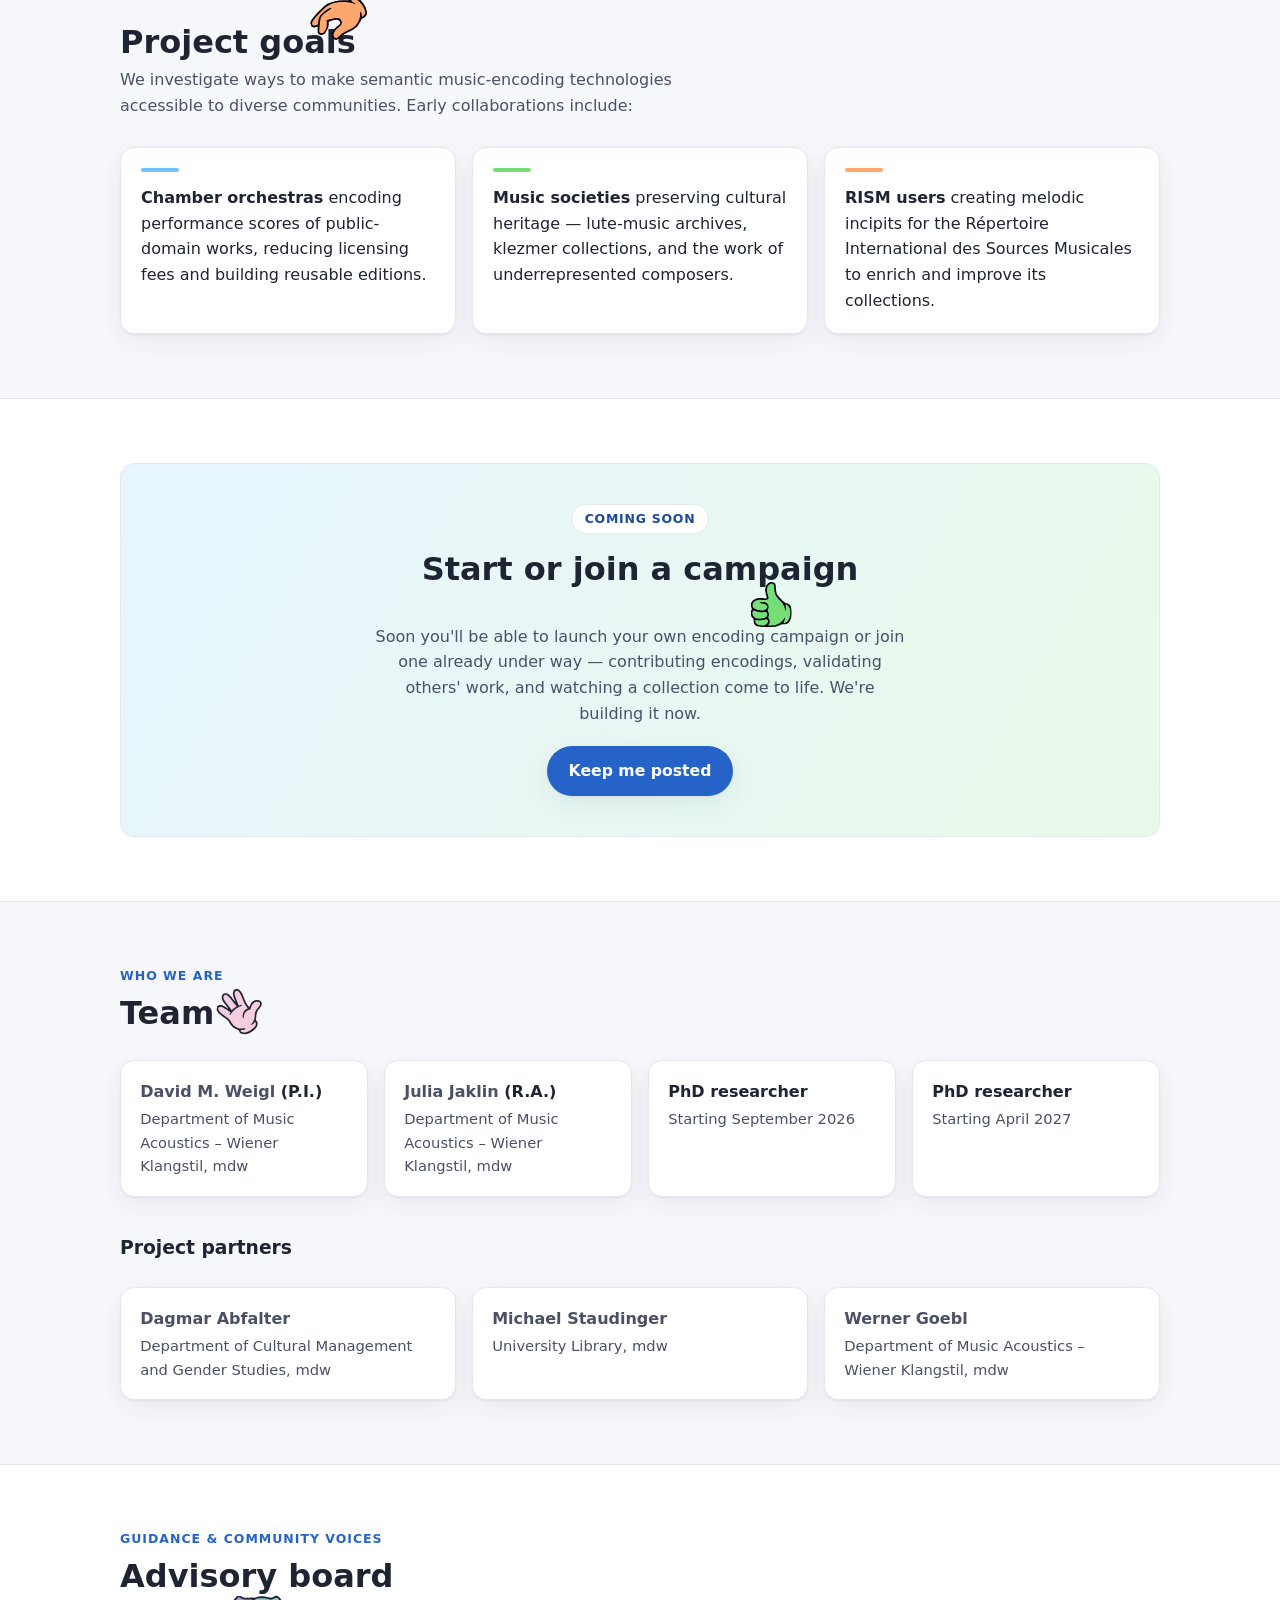
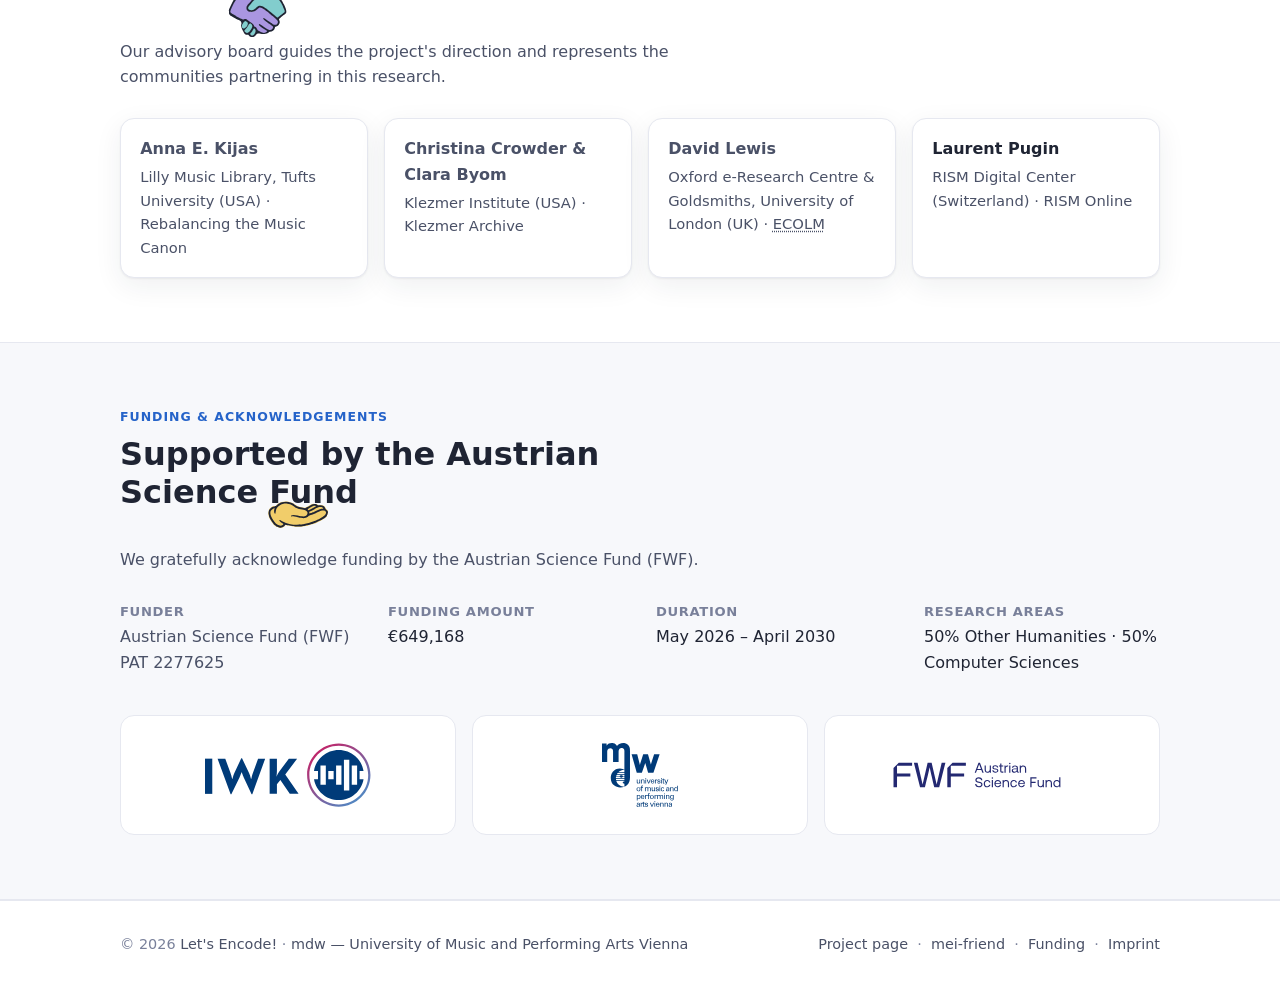
==== commit 186583e1: "Minor wording changes" ====
--- a/index.html
+++ b/index.html
@@ -4,7 +4,7 @@
 <meta charset="UTF-8">
 <meta name="viewport" content="width=device-width, initial-scale=1">
 <title>Let's Encode! Crowd-encoding and validation of music scores</title>
-<meta name="description" content="Let's Encode! is a citizen-science project for crowd-based encoding and validation of music scores in the MEI format, built around the free mei-friend editor.">
+<meta name="description" content="Let's Encode! is a citizen-science project for crowd-based encoding and validation of music scores in the MEI format, with a family of free, browser-based tools for different levels of expertise — from the mei-friend MEI-XML editor to graphical interfaces that need no MEI knowledge.">
 
 <!-- Open Graph / social preview -->
 <meta property="og:title" content="Let's Encode!">
@@ -203,18 +203,20 @@
       </div>
       <div class="prose">
         <p>
-          Digital musical scores are essential tools in both performance and musicology.
+          Digital music scores are essential tools in both performance and musicology.
           But standard PDFs and scanned sheet music can't easily be processed by computers:
-          musicians instantly grasp their meaning, yet the musical <em>semantics</em> stay
+          musicians instantly grasp their meaning, yet the music <em>semantics</em> stay
           hidden from machines.
         </p>
         <p>
-          Let's Encode! builds infrastructure around
-          <a href="https://mei-friend.mdw.ac.at" target="_blank" rel="noopener">mei-friend</a>,
-          a free, browser-based music encoding editor, to enable crowd-based encoding and
-          validation of musical scores. This lets interested people take part in digitising
-          music — without extensive technical knowledge or administrative barriers — and
-          helps build a shared, openly reusable library of encoded music.
+          Let's Encode! builds infrastructure for crowd-based encoding and validation of
+          music scores — a range of free, browser-based tools pitched at different levels
+          of technical expertise, from the
+          <a href="https://mei-friend.mdw.ac.at" target="_blank" rel="noopener">mei-friend</a>
+          MEI-XML editor to graphical interfaces that need no MEI knowledge at all, so the right person can
+          use the right tool for the right task. This lets interested people take part in
+          digitising music — without extensive technical knowledge or administrative
+          barriers — and helps build a shared, openly reusable library of encoded music.
         </p>
         <p>We've tried to remove every obstacle between you and the music you want to encode:</p>
         <ul>
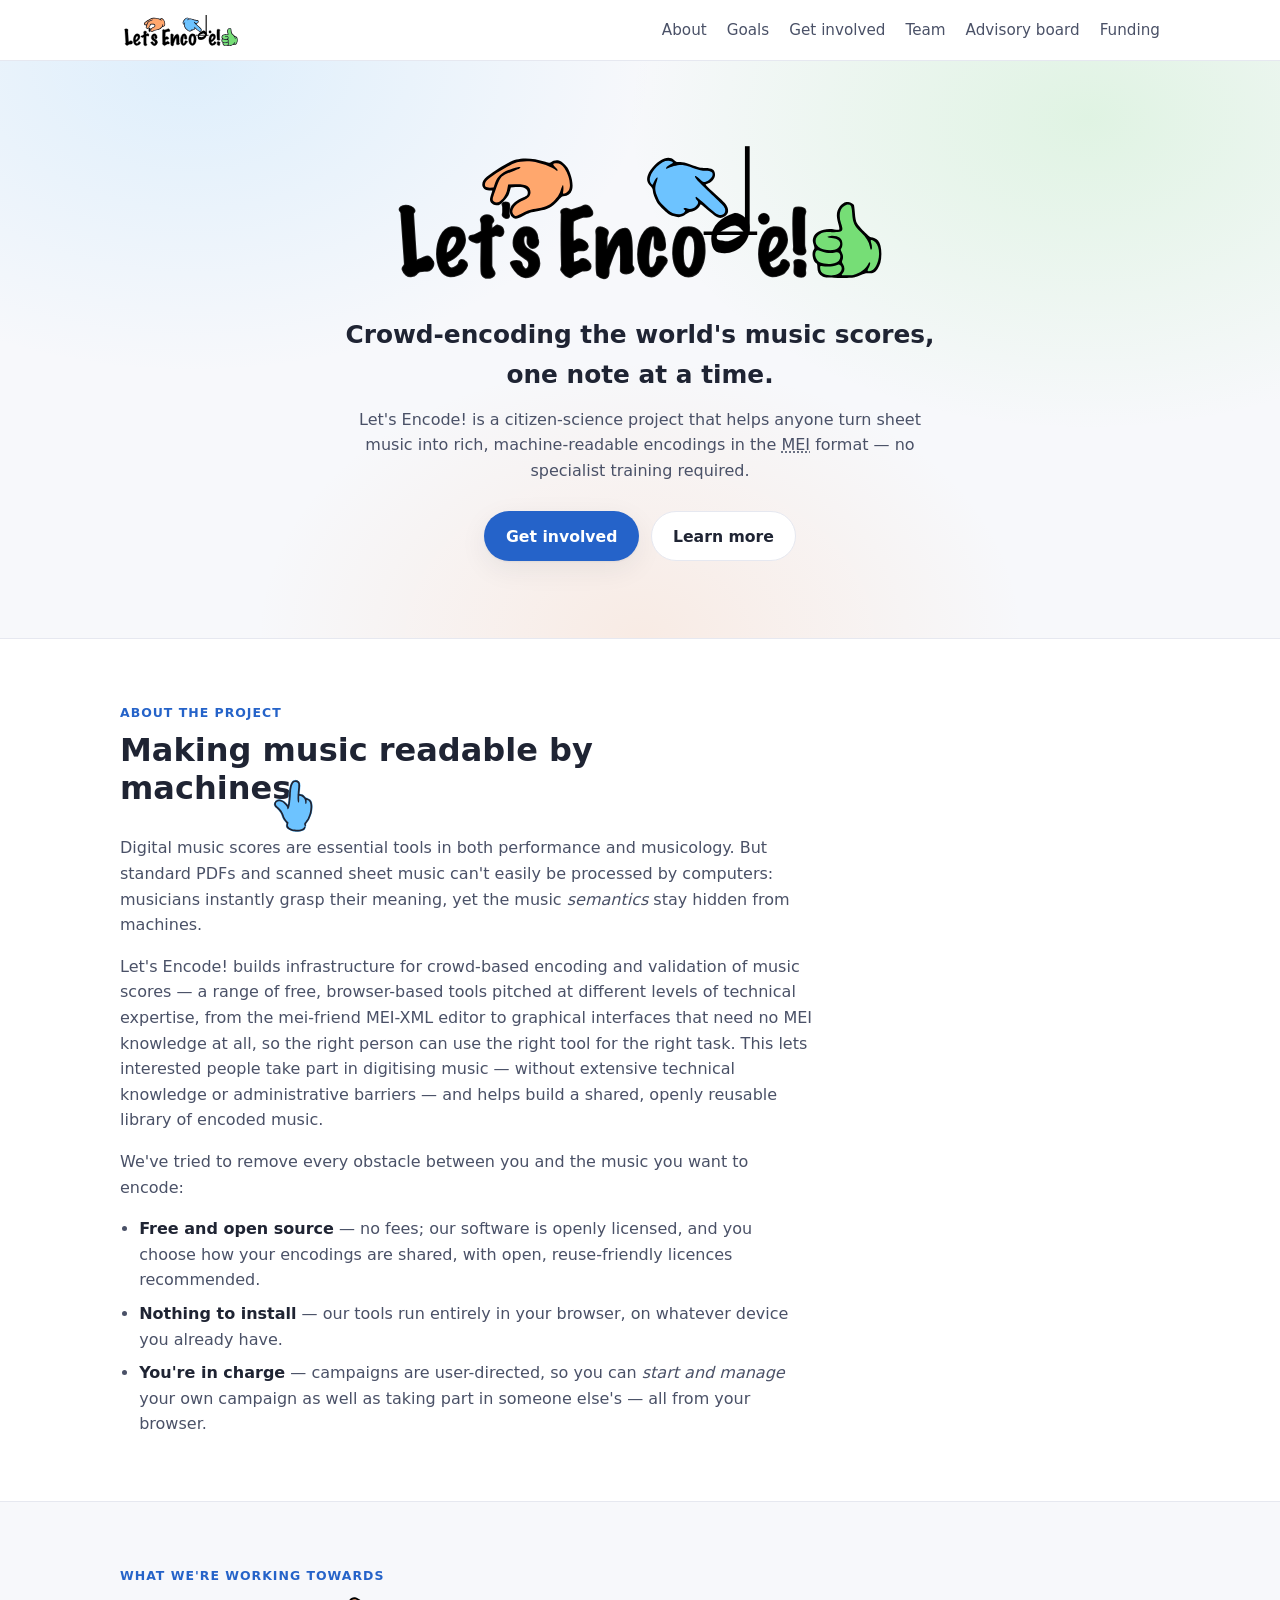
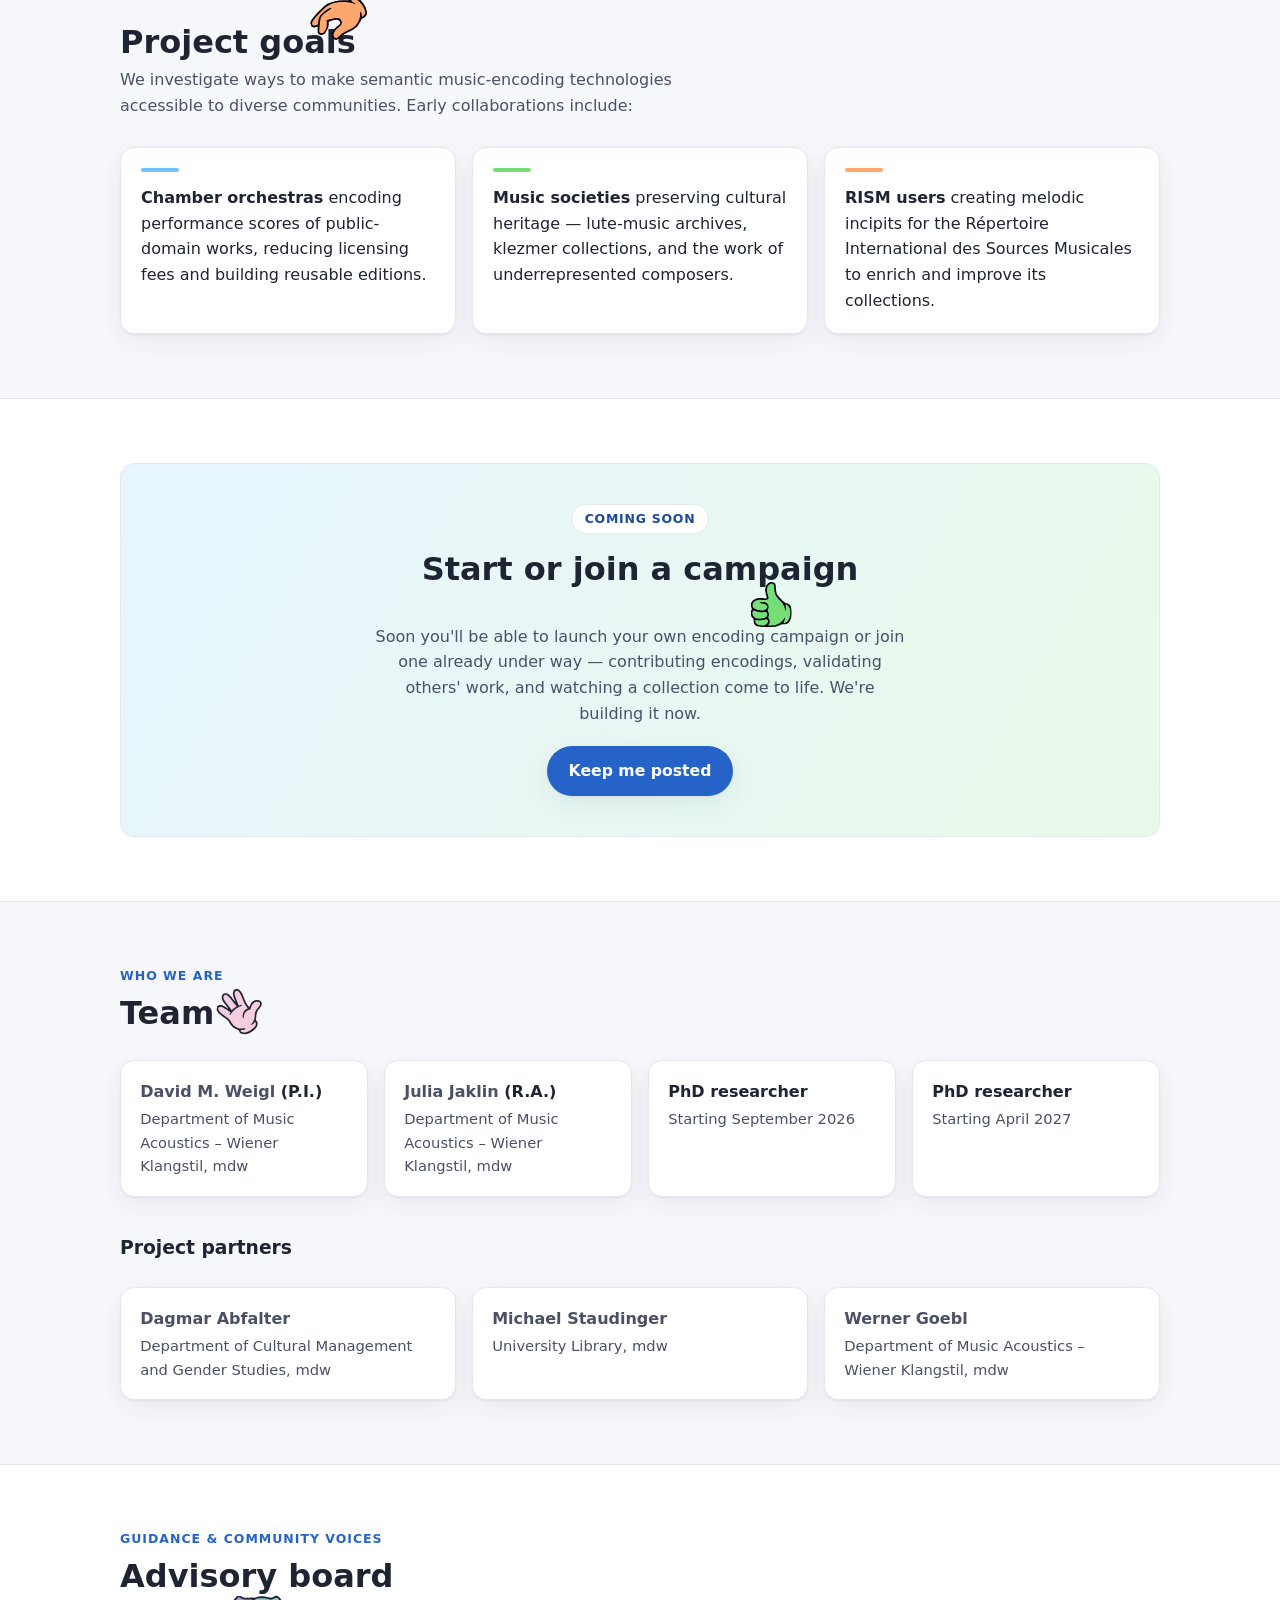
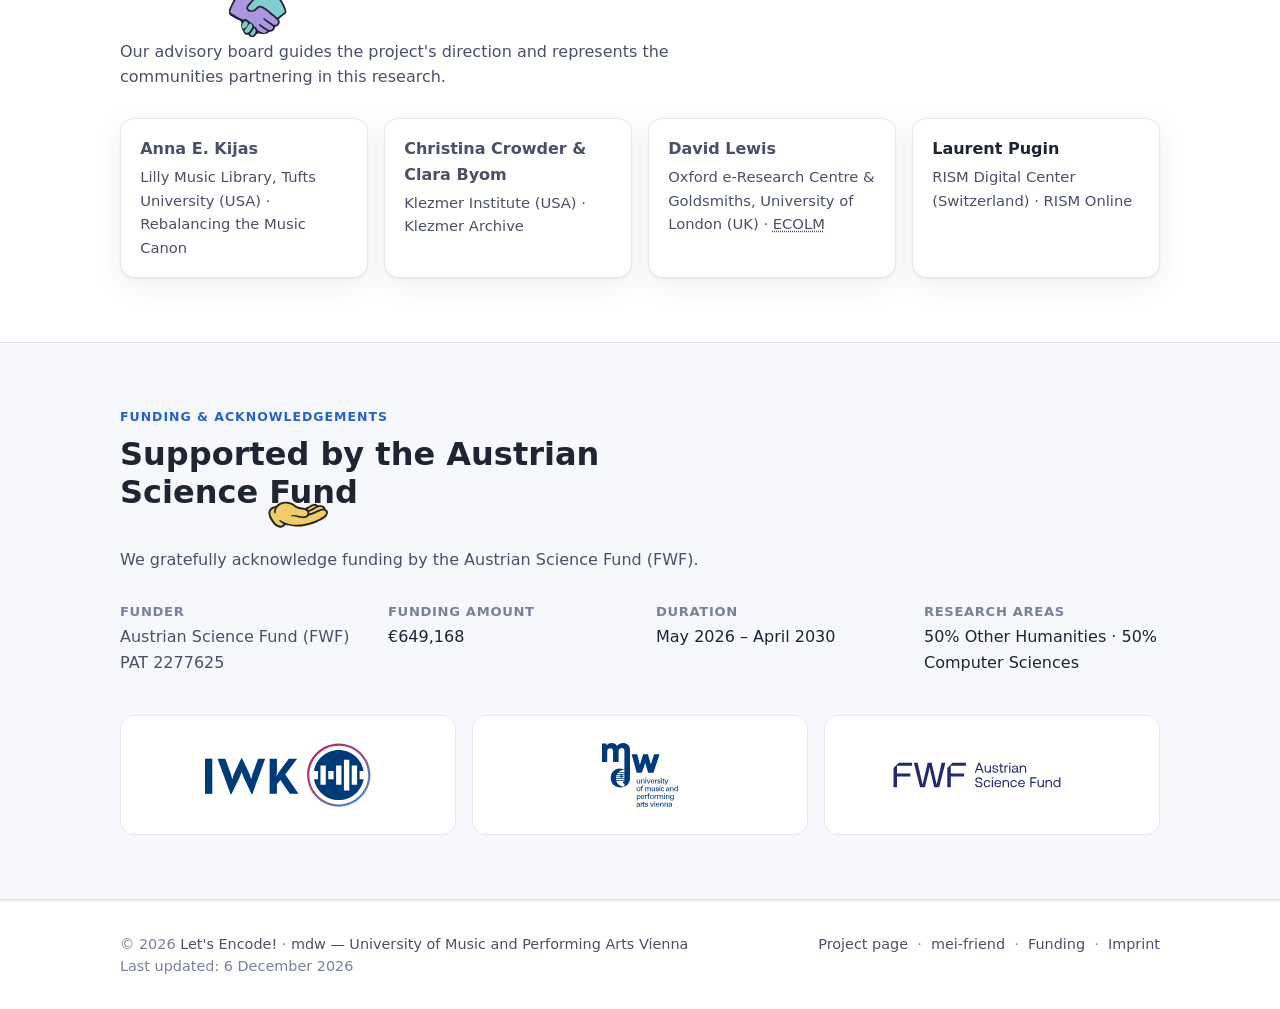
==== commit c924b86c: "Add semi-automated "last update" date footer" ====
--- a/index.html
+++ b/index.html
@@ -399,7 +399,10 @@
 <!-- ====================== FOOTER ====================== -->
 <footer class="footer">
   <div class="wrap">
-    <span>© <span id="year">2026</span> <a href="#top">Let's Encode!</a> · <a href="https://mdw.ac.at" target="_blank" rel="noopener">mdw — University of Music and Performing Arts Vienna</a></span>
+    <div class="footer-left">
+      <span>© <span id="year">2026</span> <a href="#top">Let's Encode!</a> · <a href="https://mdw.ac.at" target="_blank" rel="noopener">mdw — University of Music and Performing Arts Vienna</a></span>
+      <span class="footer-updated">Last updated: <time id="last-updated" datetime="2026-06-30">30 June 2026</time></span>
+    </div>
     <span>
       <a href="https://iwk.mdw.ac.at/lets-encode" target="_blank" rel="noopener">Project page</a>
       &nbsp;·&nbsp;
@@ -414,6 +417,18 @@
 
 <script>
   document.getElementById("year").textContent = new Date().getFullYear();
+
+  // "Last updated" reflects the deployed file's Last-Modified time (≈ deploy date
+  // on GitHub Pages), so it stays current with no manual upkeep. Falls back to the
+  // date baked into the markup if the timestamp is missing/unparseable.
+  (function () {
+    var el = document.getElementById("last-updated");
+    if (!el) return;
+    var d = new Date(document.lastModified);
+    if (isNaN(d)) return;
+    el.dateTime = d.toISOString().slice(0, 10);
+    el.textContent = d.toLocaleDateString("en-GB", { day: "numeric", month: "long", year: "numeric" });
+  })();
 
   // Mobile burger menu: toggles the primary nav dropdown.
   (function () {
--- a/styles.css
+++ b/styles.css
@@ -507,11 +507,17 @@
   flex-wrap: wrap;
   gap: 1rem;
   justify-content: space-between;
-  align-items: center;
+  align-items: baseline;
 }
 
 .footer a {
   color: var(--ink-soft);
+}
+
+.footer-left {
+  display: flex;
+  flex-direction: column;
+  line-height: 1.5;
 }
 
 @media (max-width: 560px) {
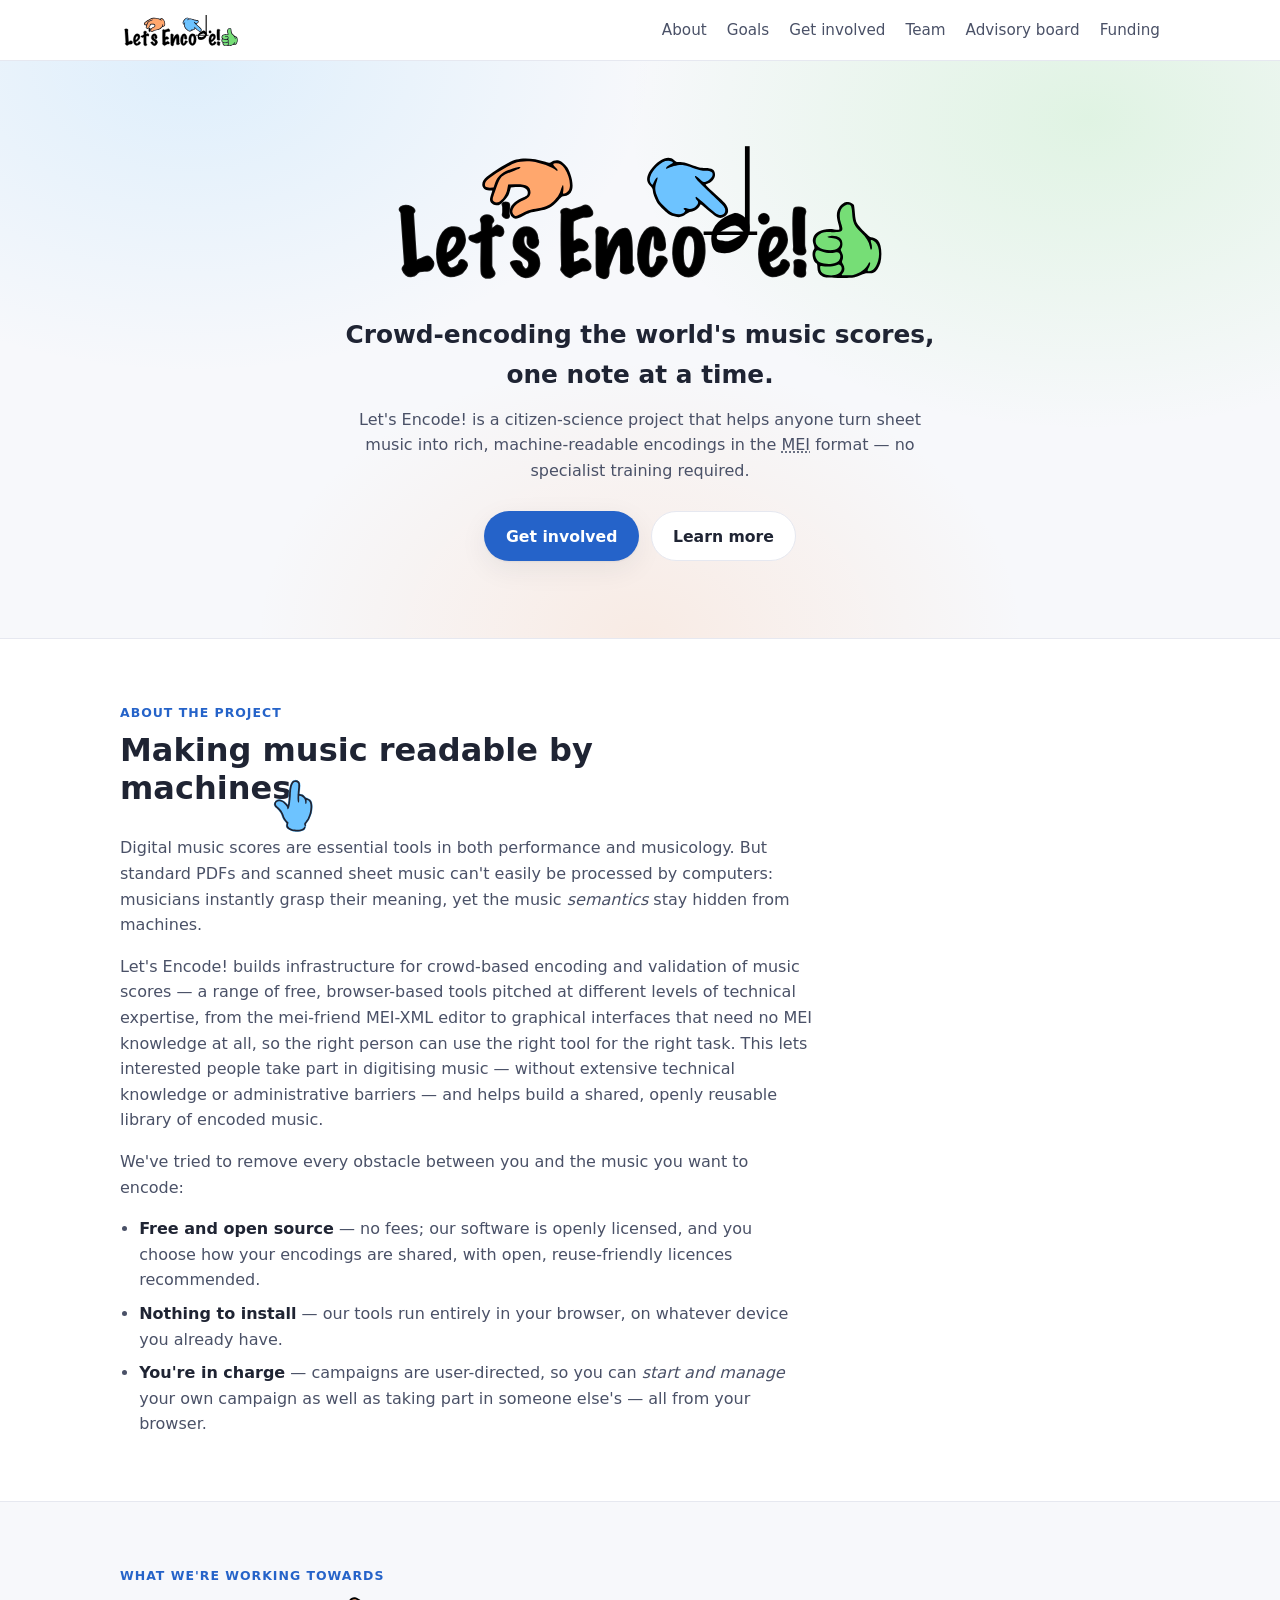
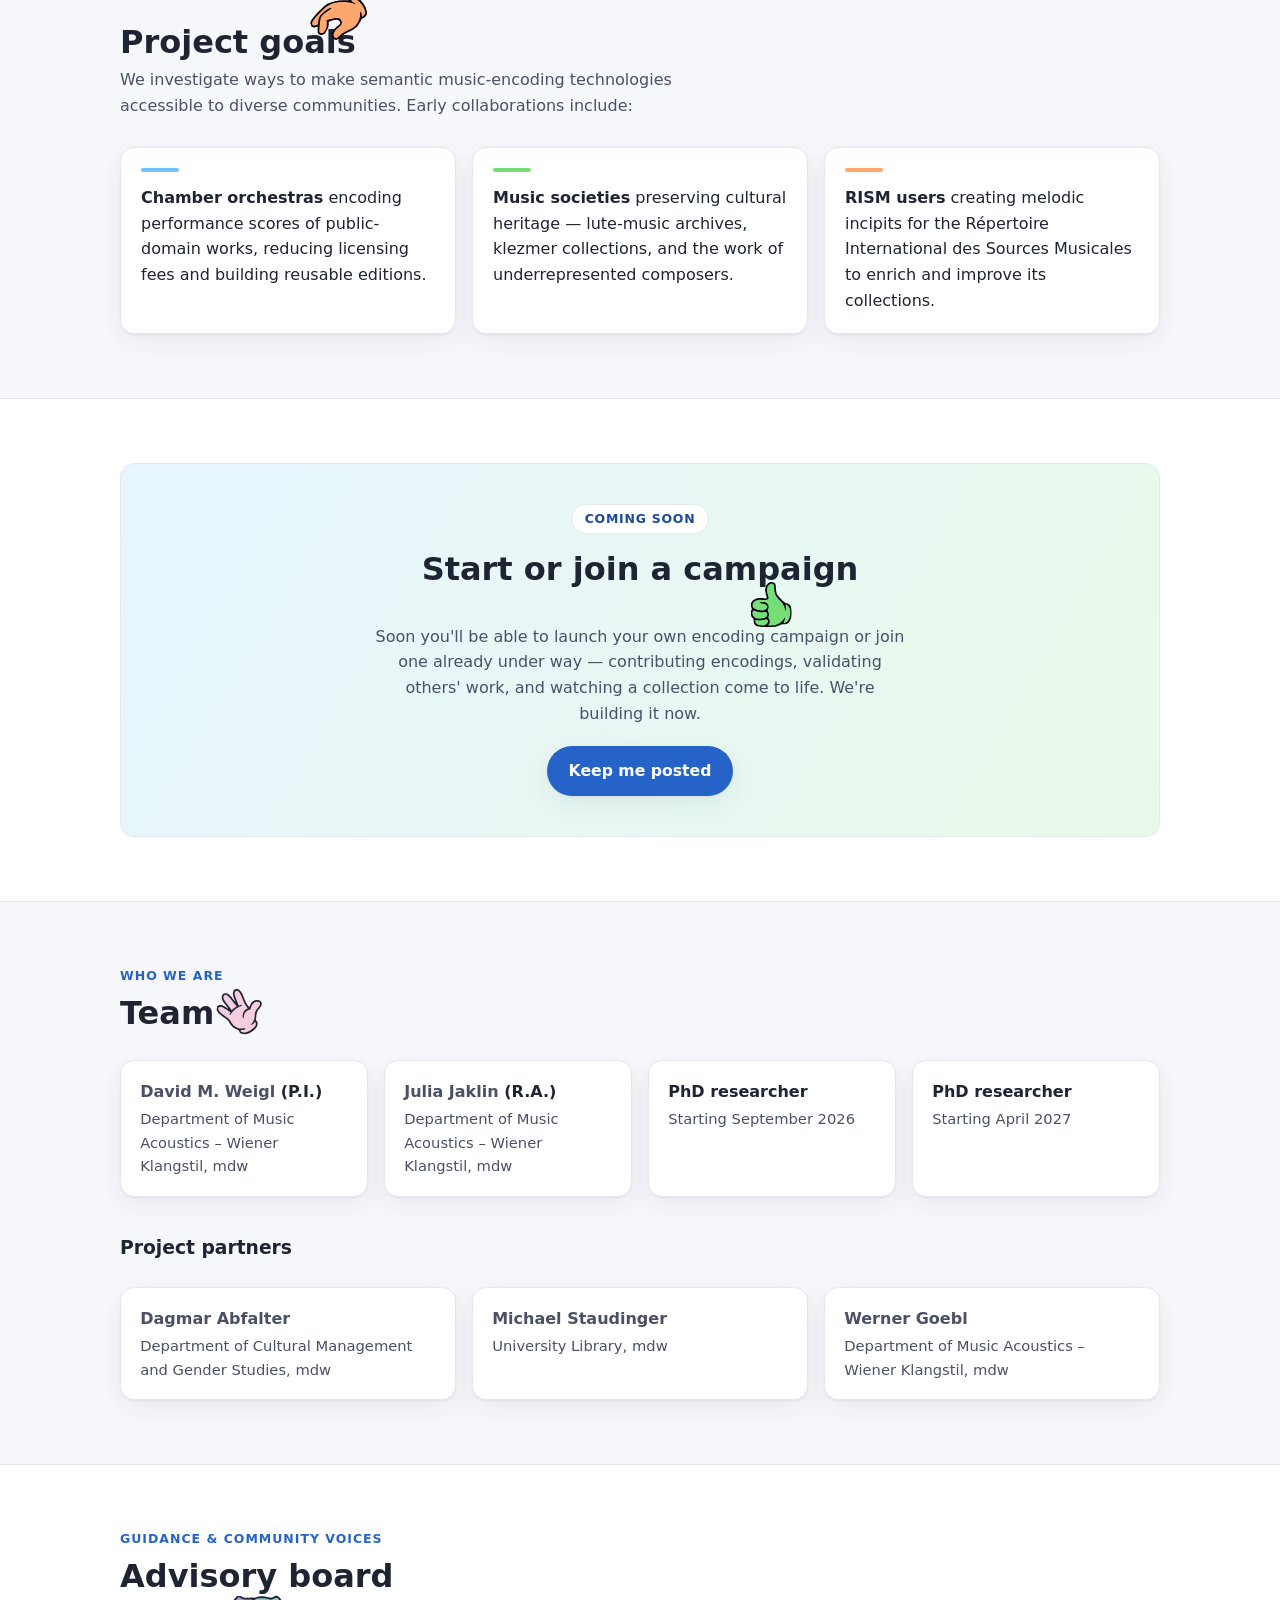
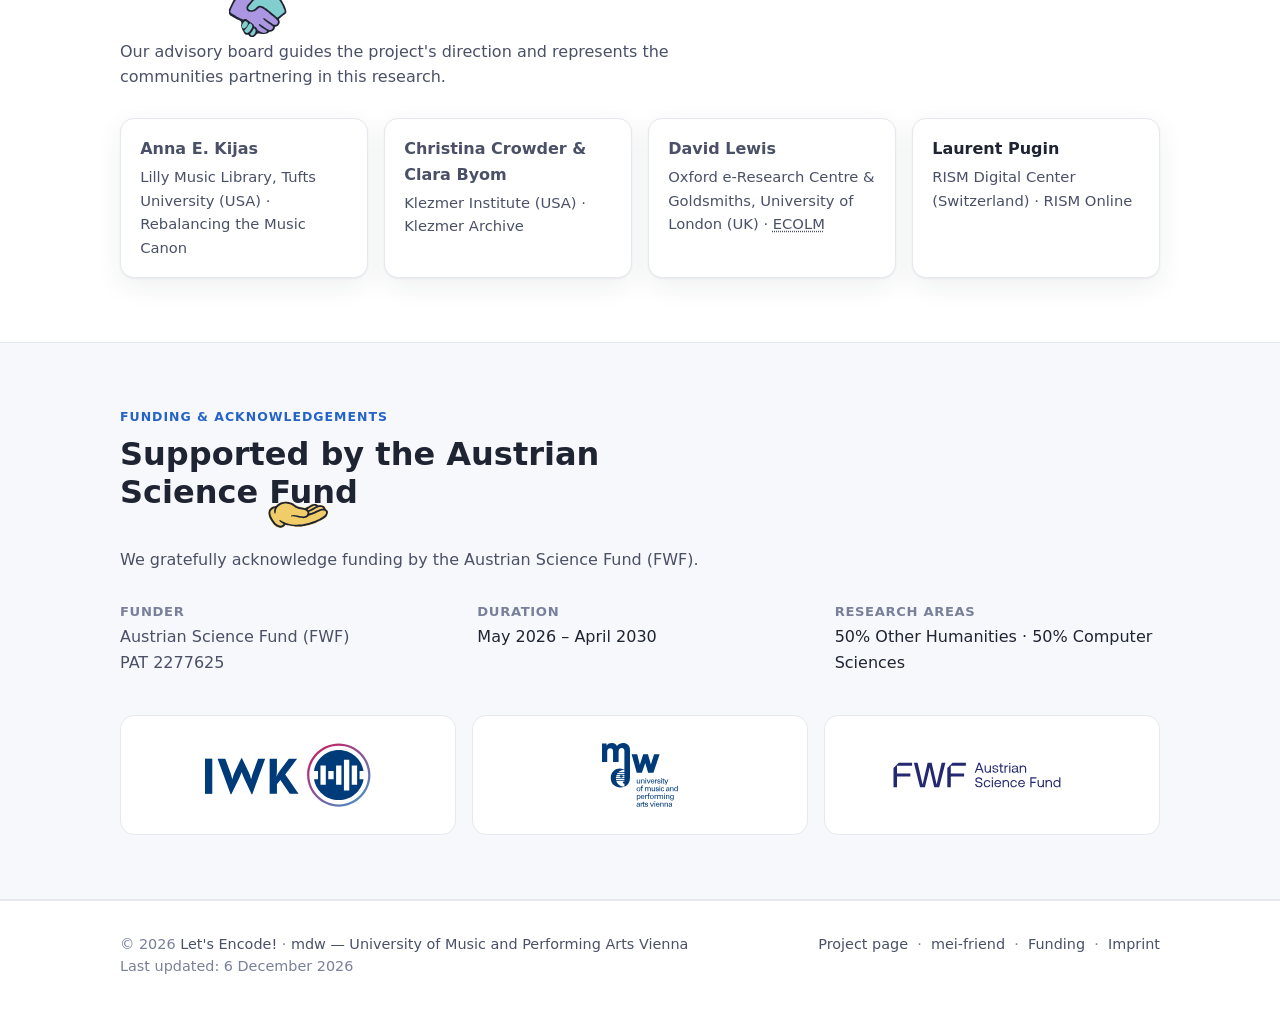
==== commit 8a0cae9a: "Restructure acknowledgements" ====
--- a/index.html
+++ b/index.html
@@ -361,10 +361,6 @@
           <dd><a href="https://www.fwf.ac.at" target="_blank" rel="noopener">Austrian Science Fund (FWF)</a><br/><a href="https://doi.org/10.55776/PAT2277625" target="_blank" rel="noopener">PAT 2277625</a></dd>
         </div>
         <div>
-          <dt>Funding amount</dt>
-          <dd>€649,168</dd>
-        </div>
-        <div>
           <dt>Duration</dt>
           <dd>May 2026 – April 2030</dd>
         </div>
@@ -401,7 +397,7 @@
   <div class="wrap">
     <div class="footer-left">
       <span>© <span id="year">2026</span> <a href="#top">Let's Encode!</a> · <a href="https://mdw.ac.at" target="_blank" rel="noopener">mdw — University of Music and Performing Arts Vienna</a></span>
-      <span class="footer-updated">Last updated: <time id="last-updated" datetime="2026-06-30">30 June 2026</time></span>
+      <span class="footer-updated">Last updated: <time id="last-updated" datetime="2026-07-01">1 July 2026</time></span>
     </div>
     <span>
       <a href="https://iwk.mdw.ac.at/lets-encode" target="_blank" rel="noopener">Project page</a>
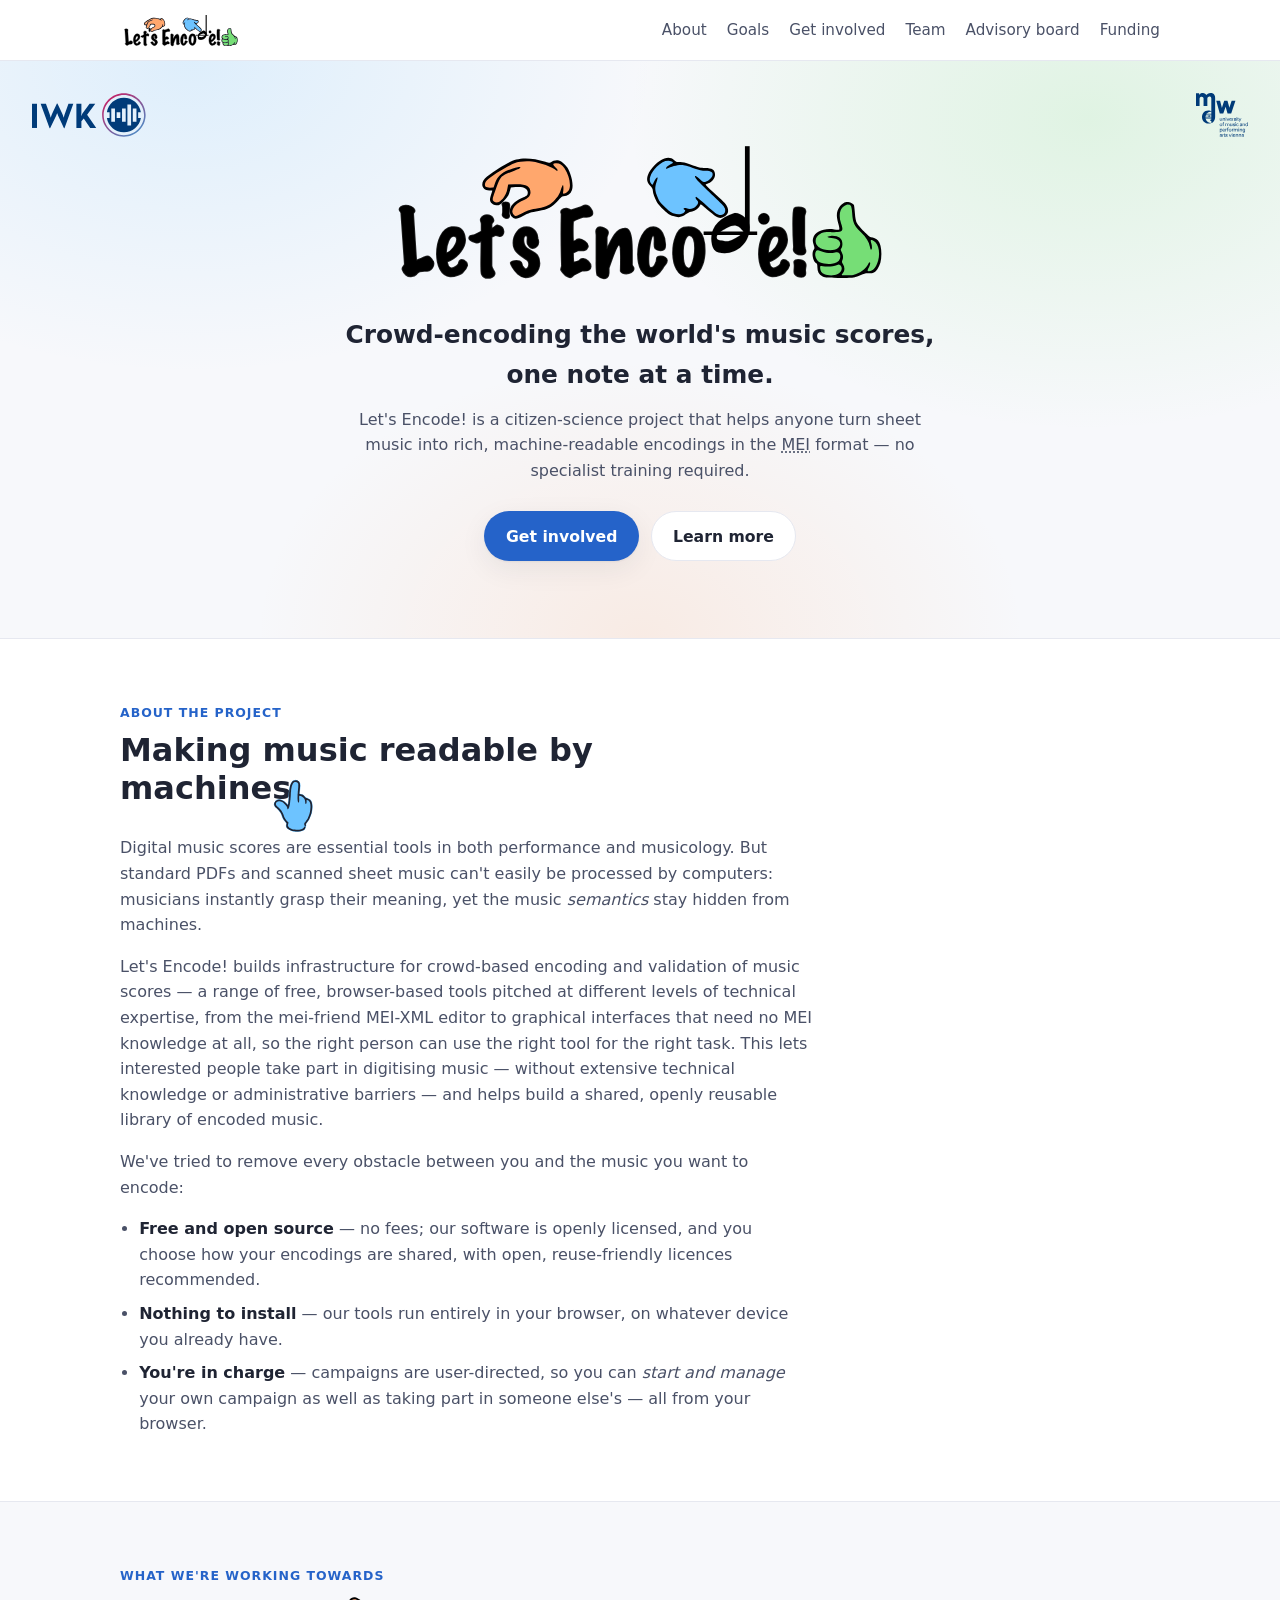
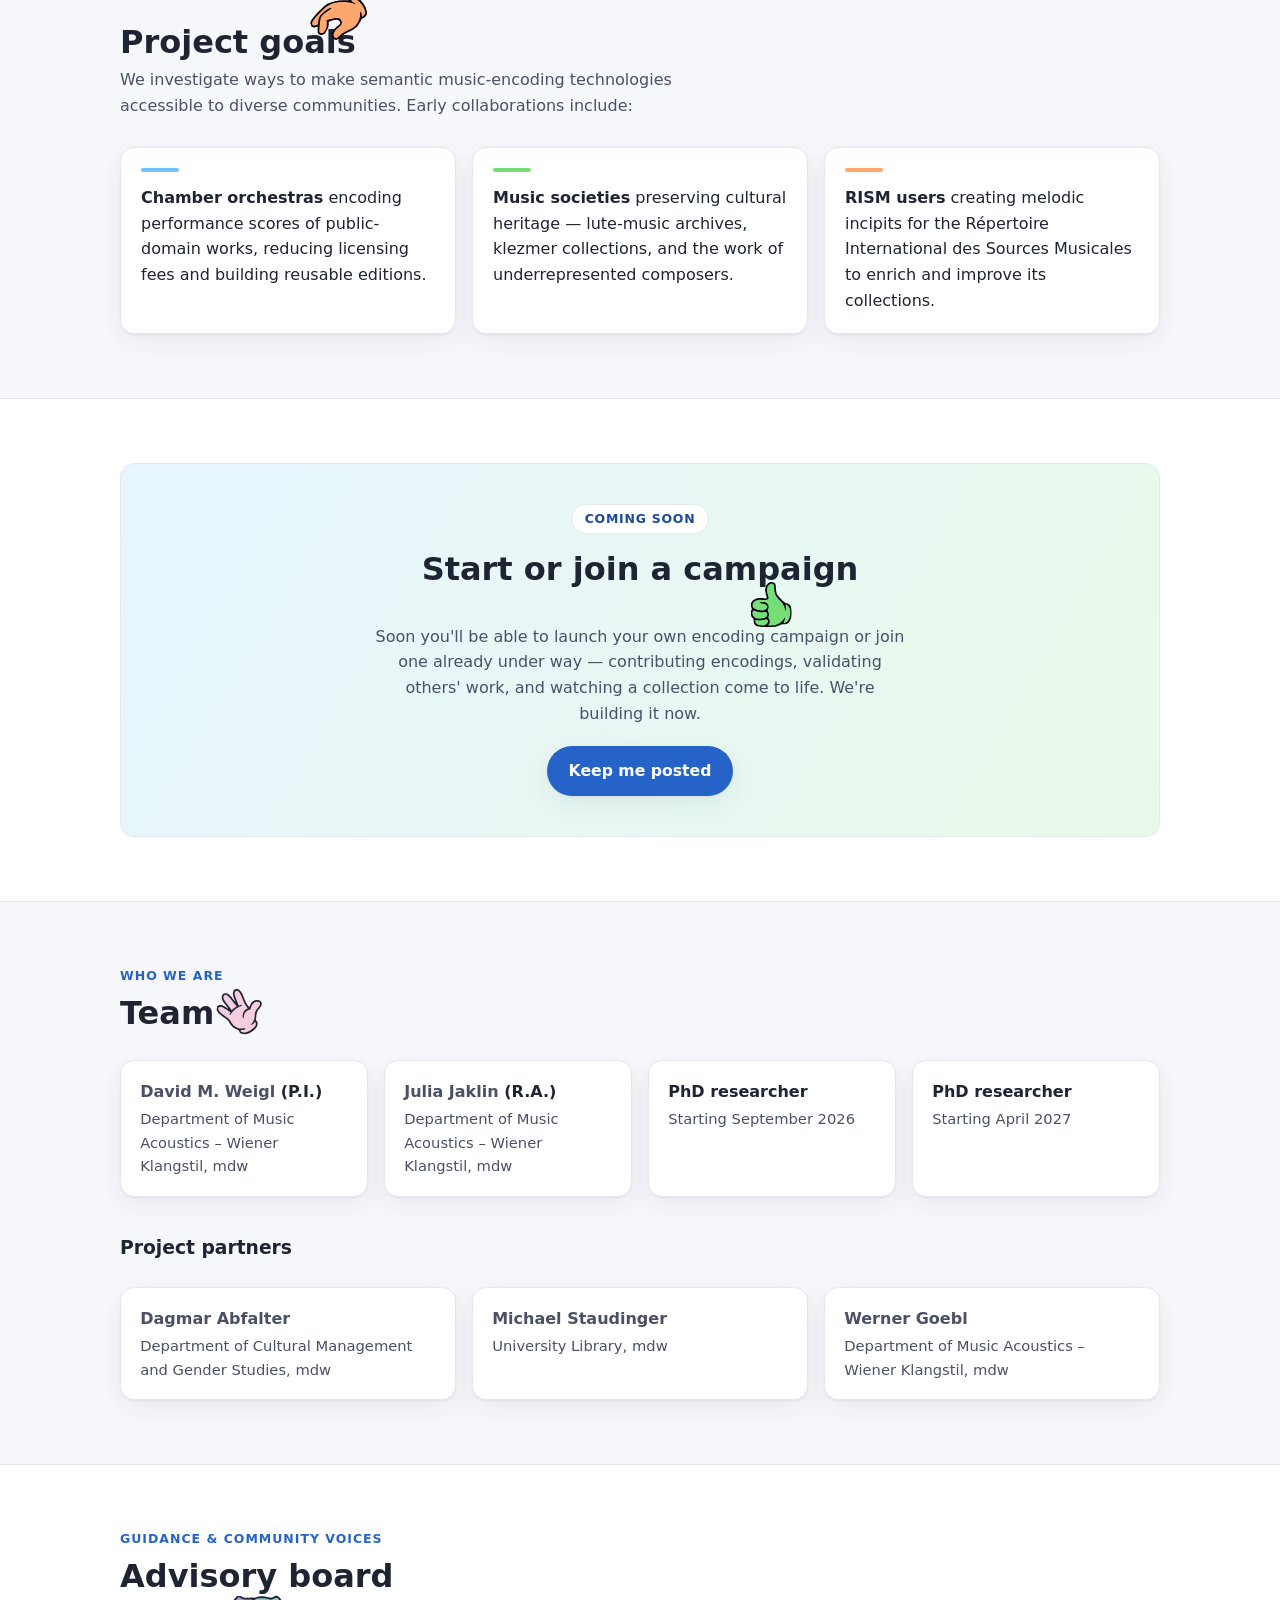
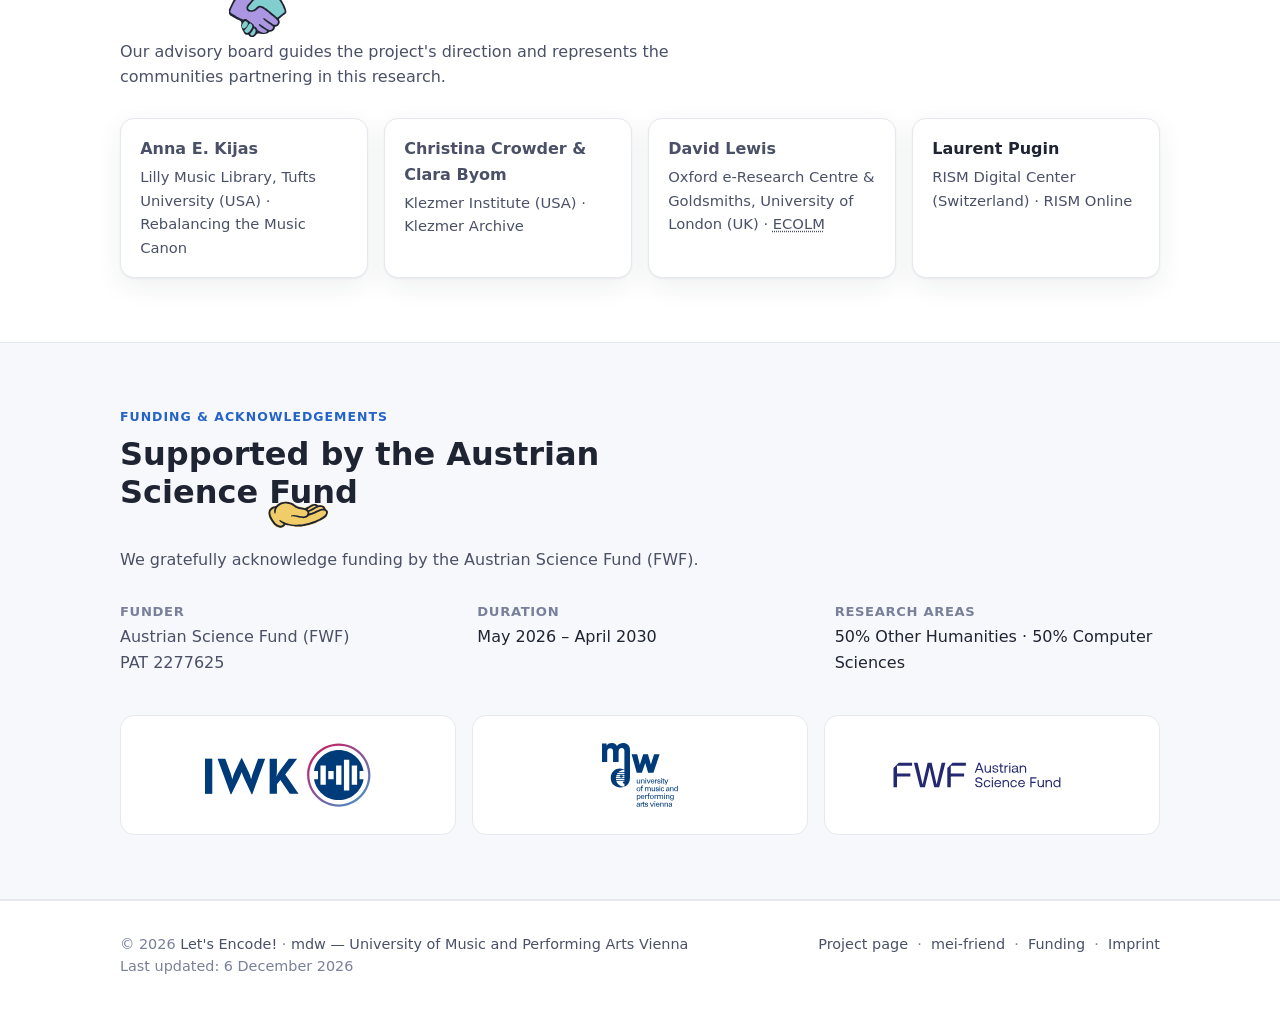
==== commit e0082fbc: "More prominently position IWK/mdw logos" ====
--- a/index.html
+++ b/index.html
@@ -45,6 +45,12 @@
 
   <!-- ====================== HERO ====================== -->
   <section class="hero" aria-labelledby="hero-heading">
+    <a class="hero-corner hero-corner-left" href="https://iwk.mdw.ac.at" target="_blank" rel="noopener">
+      <img src="assets/logos/IWK-logo2018-P281-short.svg" alt="IWK – Department of Music Acoustics – Wiener Klangstil">
+    </a>
+    <a class="hero-corner hero-corner-right" href="https://mdw.ac.at" target="_blank" rel="noopener">
+      <img src="assets/logos/MDW_Logo_englisch281.svg" alt="mdw – University of Music and Performing Arts Vienna">
+    </a>
     <div class="wrap">
       <h1 id="hero-heading" class="visually-hidden" style="position:absolute;left:-9999px;">Let's Encode!</h1>
       <!--
--- a/styles.css
+++ b/styles.css
@@ -161,6 +161,7 @@
   border-bottom: 1px solid var(--line);
   padding: clamp(2.5rem, 6vw, 5rem) 0;
   text-align: center;
+  position: relative;
 }
 
 .hero .logo {
@@ -172,6 +173,35 @@
   width: 100%;
   height: auto;
   display: block;
+}
+
+/* Institutional logos pinned to the top corners of the hero. */
+.hero-corner {
+  position: absolute;
+  top: clamp(1rem, 3vw, 2rem);
+  display: inline-flex;
+  align-items: center;
+  transition: transform .15s ease, opacity .15s ease;
+  z-index: 1;
+}
+
+.hero-corner-left {
+  left: clamp(1rem, 3vw, 2rem);
+}
+
+.hero-corner-right {
+  right: clamp(1rem, 3vw, 2rem);
+}
+
+.hero-corner img {
+  height: 44px;
+  width: auto;
+  display: block;
+}
+
+.hero-corner:hover {
+  transform: translateY(-2px);
+  opacity: .85;
 }
 
 .hero .tagline {
@@ -526,6 +556,17 @@
      (desktop's larger section padding already handles this) */
   html {
     scroll-padding-top: 26px;
+  }
+
+  /* smaller corner logos so they clear the centered project logo on narrow screens */
+  .hero-corner img {
+    height: 30px;
+  }
+
+  /* the corner logos are absolutely positioned, so add top padding to push the
+     centered project logo down clear of them (logo height + inset + breathing room) */
+  .hero {
+    padding-top: 5.5rem;
   }
 
   /* swap the logo image for a plaintext wordmark on mobile */
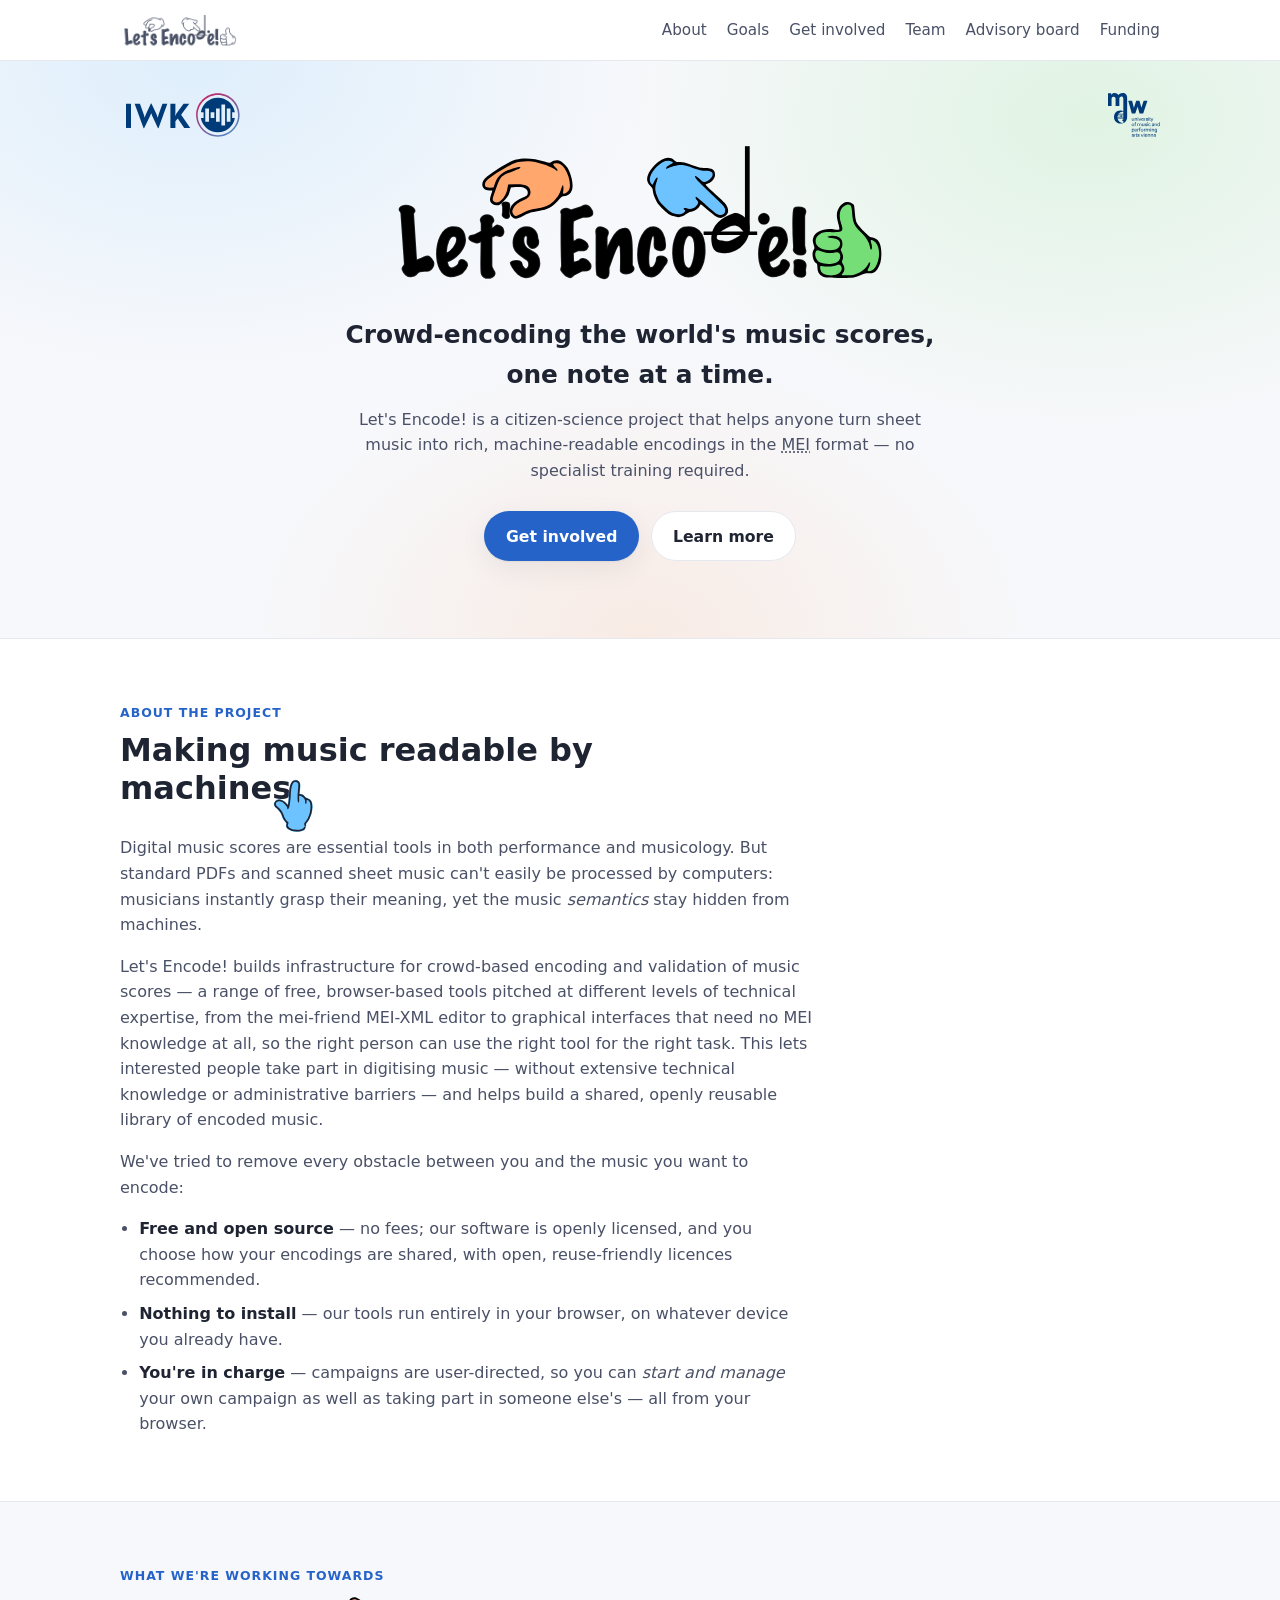
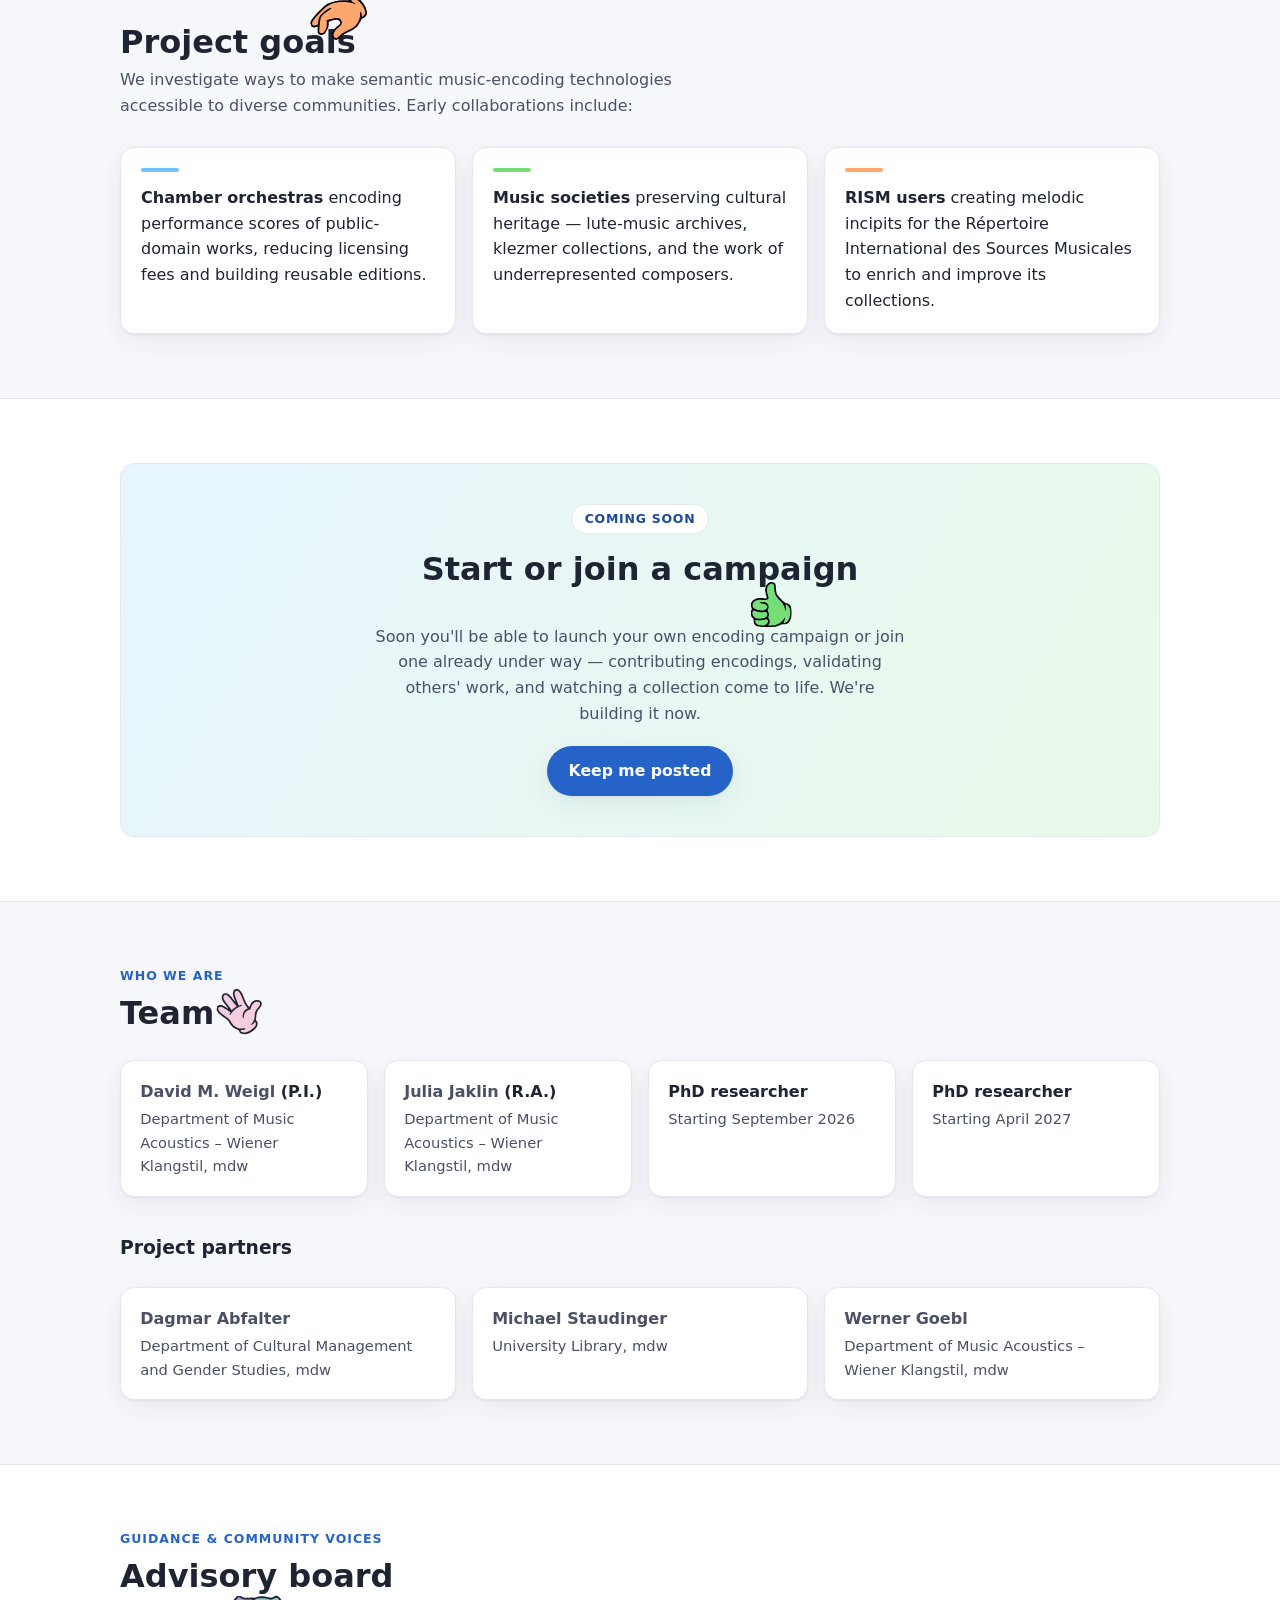
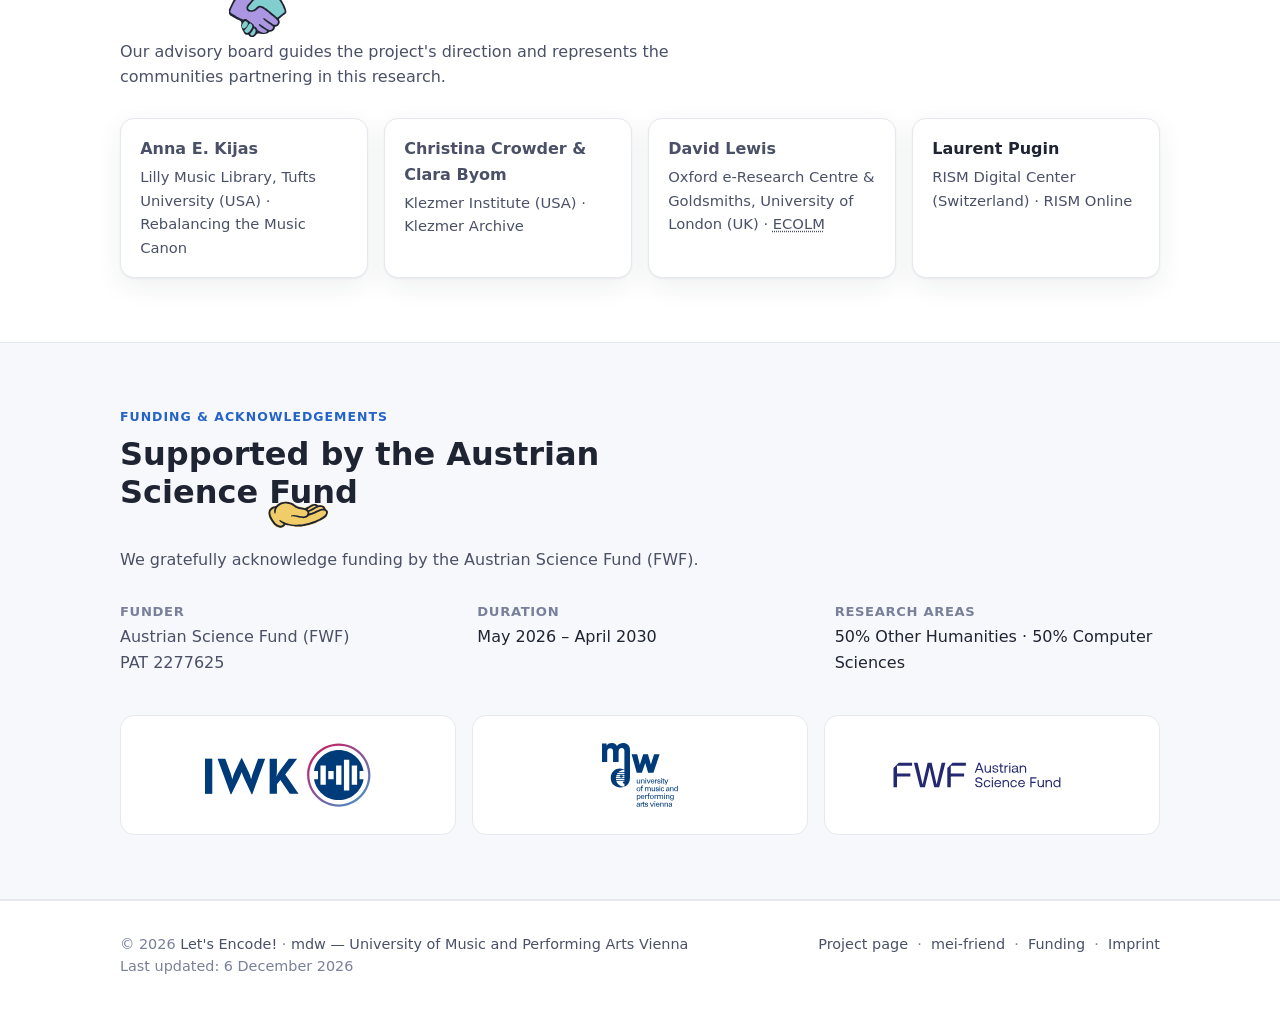
==== commit bbd9fde3: "Update logo styling" ====
--- a/index.html
+++ b/index.html
@@ -26,7 +26,7 @@
 <!-- ====================== TOP BAR ====================== -->
 <header class="topbar">
   <div class="wrap">
-    <a class="brand" href="#top" aria-label="Let's Encode! — back to top"><img class="brand-logo" src="assets/logo.svg" alt="" width="188" height="54" title="Let's Encode! Crowd-encoding and validation of music scores"><span class="brand-text" aria-hidden="true">Let's Encode!</span></a>
+    <a class="brand" href="#top" aria-label="Let's Encode! — back to top"><span class="brand-logo" title="Let's Encode! Crowd-encoding and validation of music scores"><img class="brand-logo-img brand-logo-rest" src="assets/logos/lets-encode-nav.png" alt="" width="1120" height="400"><img class="brand-logo-img brand-logo-hover" src="assets/logo.svg" alt="" width="1391" height="400"></span><span class="brand-text" aria-hidden="true">Let's Encode!</span></a>
     <nav class="nav" id="primary-nav" aria-label="Primary">
       <a href="#about">About</a>
       <a href="#goals">Goals</a>
@@ -45,11 +45,11 @@
 
   <!-- ====================== HERO ====================== -->
   <section class="hero" aria-labelledby="hero-heading">
-    <a class="hero-corner hero-corner-left" href="https://iwk.mdw.ac.at" target="_blank" rel="noopener">
-      <img src="assets/logos/IWK-logo2018-P281-short.svg" alt="IWK – Department of Music Acoustics – Wiener Klangstil">
+    <a class="hero-corner hero-corner-left" href="https://iwk.mdw.ac.at" target="_blank" rel="noopener" title="Department of Music Acoustics – Wiener Klangstil">
+      <img src="assets/logos/IWK-logo2018-P281-short.svg" alt="IWK – Department of Music Acoustics – Wiener Klangstil" title="Department of Music Acoustics – Wiener Klangstil">
     </a>
-    <a class="hero-corner hero-corner-right" href="https://mdw.ac.at" target="_blank" rel="noopener">
-      <img src="assets/logos/MDW_Logo_englisch281.svg" alt="mdw – University of Music and Performing Arts Vienna">
+    <a class="hero-corner hero-corner-right" href="https://mdw.ac.at" target="_blank" rel="noopener" title="mdw – University of Music and Performing Arts Vienna">
+      <img src="assets/logos/MDW_Logo_englisch281.svg" alt="mdw – University of Music and Performing Arts Vienna" title="mdw – University of Music and Performing Arts Vienna">
     </a>
     <div class="wrap">
       <h1 id="hero-heading" class="visually-hidden" style="position:absolute;left:-9999px;">Let's Encode!</h1>
@@ -59,7 +59,7 @@
         Do NOT replace this with <img src="lets-encode-logo.svg"> — that shows the
         static logo only. The static logo also renders fine with JS disabled.
       -->
-      <div class="logo" role="img" aria-label="Let's Encode! logo: three cartoon hands interacting with the words, a musical note, and a thumbs-up.">
+      <div class="logo" role="img" aria-label="Let's Encode! logo: three cartoon hands interacting with the words, a musical note, and a thumbs-up." title="Let's Encode! Crowd-encoding and validation of music scores">
 <svg xmlns:inkscape="http://www.inkscape.org/namespaces/inkscape" xmlns:sodipodi="http://sodipodi.sourceforge.net/DTD/sodipodi-0.dtd" xmlns="http://www.w3.org/2000/svg" xmlns:svg="http://www.w3.org/2000/svg" width="141.11163mm" height="40.581127mm" viewBox="0 0 141.11163 40.581127" version="1.1" id="svg1" inkscape:version="1.4 (e7c3feb1, 2024-10-09)" sodipodi:docname="lets-encode.svg">
   <sodipodi:namedview id="namedview1" pagecolor="#ffffff" bordercolor="#000000" borderopacity="0.25" inkscape:showpageshadow="2" inkscape:pageopacity="0.0" inkscape:pagecheckerboard="0" inkscape:deskcolor="#d1d1d1" inkscape:document-units="mm" inkscape:zoom="0.82136644" inkscape:cx="118.09589" inkscape:cy="206.97218" inkscape:current-layer="layer1"/>
   <defs id="defs1"><style type="text/css"><![CDATA[
@@ -378,18 +378,18 @@
 
       <ul class="logos" style="margin-top:2.5rem;">
         <li>
-          <a href="https://iwk.mdw.ac.at" target="_blank" rel="noopener">
-            <img src="assets/logos/IWK-logo2018-P281-short.svg" alt="IWK – Department of Music Acoustics – Wiener Klangstil">
+          <a href="https://iwk.mdw.ac.at" target="_blank" rel="noopener" title="Department of Music Acoustics – Wiener Klangstil">
+            <img src="assets/logos/IWK-logo2018-P281-short.svg" alt="IWK – Department of Music Acoustics – Wiener Klangstil" title="Department of Music Acoustics – Wiener Klangstil">
           </a>
         </li>
         <li>
-          <a href="https://mdw.ac.at" target="_blank" rel="noopener">
-            <img src="assets/logos/MDW_Logo_englisch281.svg" alt="mdw – University of Music and Performing Arts Vienna">
+          <a href="https://mdw.ac.at" target="_blank" rel="noopener" title="mdw – University of Music and Performing Arts Vienna">
+            <img src="assets/logos/MDW_Logo_englisch281.svg" alt="mdw – University of Music and Performing Arts Vienna" title="mdw – University of Music and Performing Arts Vienna">
           </a>
         </li>
         <li>
-          <a href="https://www.fwf.ac.at" target="_blank" rel="noopener">
-            <img src="assets/logos/FWF_Logo_Zusatz_Dunkelblau_RGB_EN.svg" alt="FWF – Austrian Science Fund">
+          <a href="https://www.fwf.ac.at" target="_blank" rel="noopener" title="FWF – Austrian Science Fund">
+            <img src="assets/logos/FWF_Logo_Zusatz_Dunkelblau_RGB_EN.svg" alt="FWF – Austrian Science Fund" title="FWF – Austrian Science Fund">
           </a>
         </li>
       </ul>
--- a/styles.css
+++ b/styles.css
@@ -115,10 +115,53 @@
   text-decoration: none;
 }
 
+/* Logo swap: the monochrome nav artwork (fill-less hands) shows at rest and
+   cross-fades to the full-colour logo on hover. The COLOUR svg is the reference
+   — it sits in flow and sets the box (width + rendered height, 120px wide). The
+   two files are the same artwork but framed differently (the mono png has wider
+   margins + is ~5% smaller at a given width), so the mono png is overlaid
+   absolutely and up-scaled/offset until its ink registers onto the colour ink. */
 .brand-logo {
-  height: 35px;
-  width: auto;
+  position: relative;
   display: block;
+  width: 120px;
+  /* match the rendered width of the IWK hero-corner logo */
+  overflow: hidden;
+  /* same lift as the hero-corner institutional logos on hover */
+  transition: transform .15s ease;
+}
+
+.brand:hover .brand-logo {
+  transform: translateY(-2px);
+}
+
+.brand-logo-img {
+  display: block;
+  transition: opacity .15s ease;
+}
+
+/* colour svg — in flow, defines the slot */
+.brand-logo-hover {
+  width: 120px;
+  height: auto;
+  opacity: 0;
+}
+
+/* mono png — overlay, sized/positioned to match the colour ink */
+.brand-logo-rest {
+  position: absolute;
+  top: 0;
+  left: 0;
+  width: 126px;
+  height: auto;
+}
+
+.brand:hover .brand-logo-rest {
+  opacity: 0;
+}
+
+.brand:hover .brand-logo-hover {
+  opacity: 1;
 }
 
 /* Plaintext wordmark — shown only on mobile (see the max-width: 560px block),
@@ -185,12 +228,17 @@
   z-index: 1;
 }
 
+/* Align to the .wrap content edges (where the navbar brand & last item sit)
+   rather than the viewport edges: the wrap is centred at max-width --maxw with
+   1.25rem side padding. */
 .hero-corner-left {
-  left: clamp(1rem, 3vw, 2rem);
+  /* small extra nudge so IWK's visible left edge lines up with the project
+     logo's first glyph (the brand logo carries a little left bearing) */
+  left: calc(50% - min(50%, var(--maxw) / 2) + 1.25rem + 0.4rem);
 }
 
 .hero-corner-right {
-  right: clamp(1rem, 3vw, 2rem);
+  right: calc(50% - min(50%, var(--maxw) / 2) + 1.25rem);
 }
 
 .hero-corner img {
@@ -569,13 +617,14 @@
     padding-top: 5.5rem;
   }
 
-  /* swap the logo image for a plaintext wordmark on mobile */
-  .brand-logo {
-    display: none;
-  }
-
-  .brand-text {
-    display: inline;
+  /* on mobile the brand is plain text (no left bearing) and the burger sits at
+     the gutter, so drop the desktop nudge and pull both logos left to line up */
+  .hero-corner-left {
+    left: 1.25rem;
+  }
+
+  .hero-corner-right {
+    right: 1.45rem;
   }
 
   /* burger button on the right; brand stays on the left */
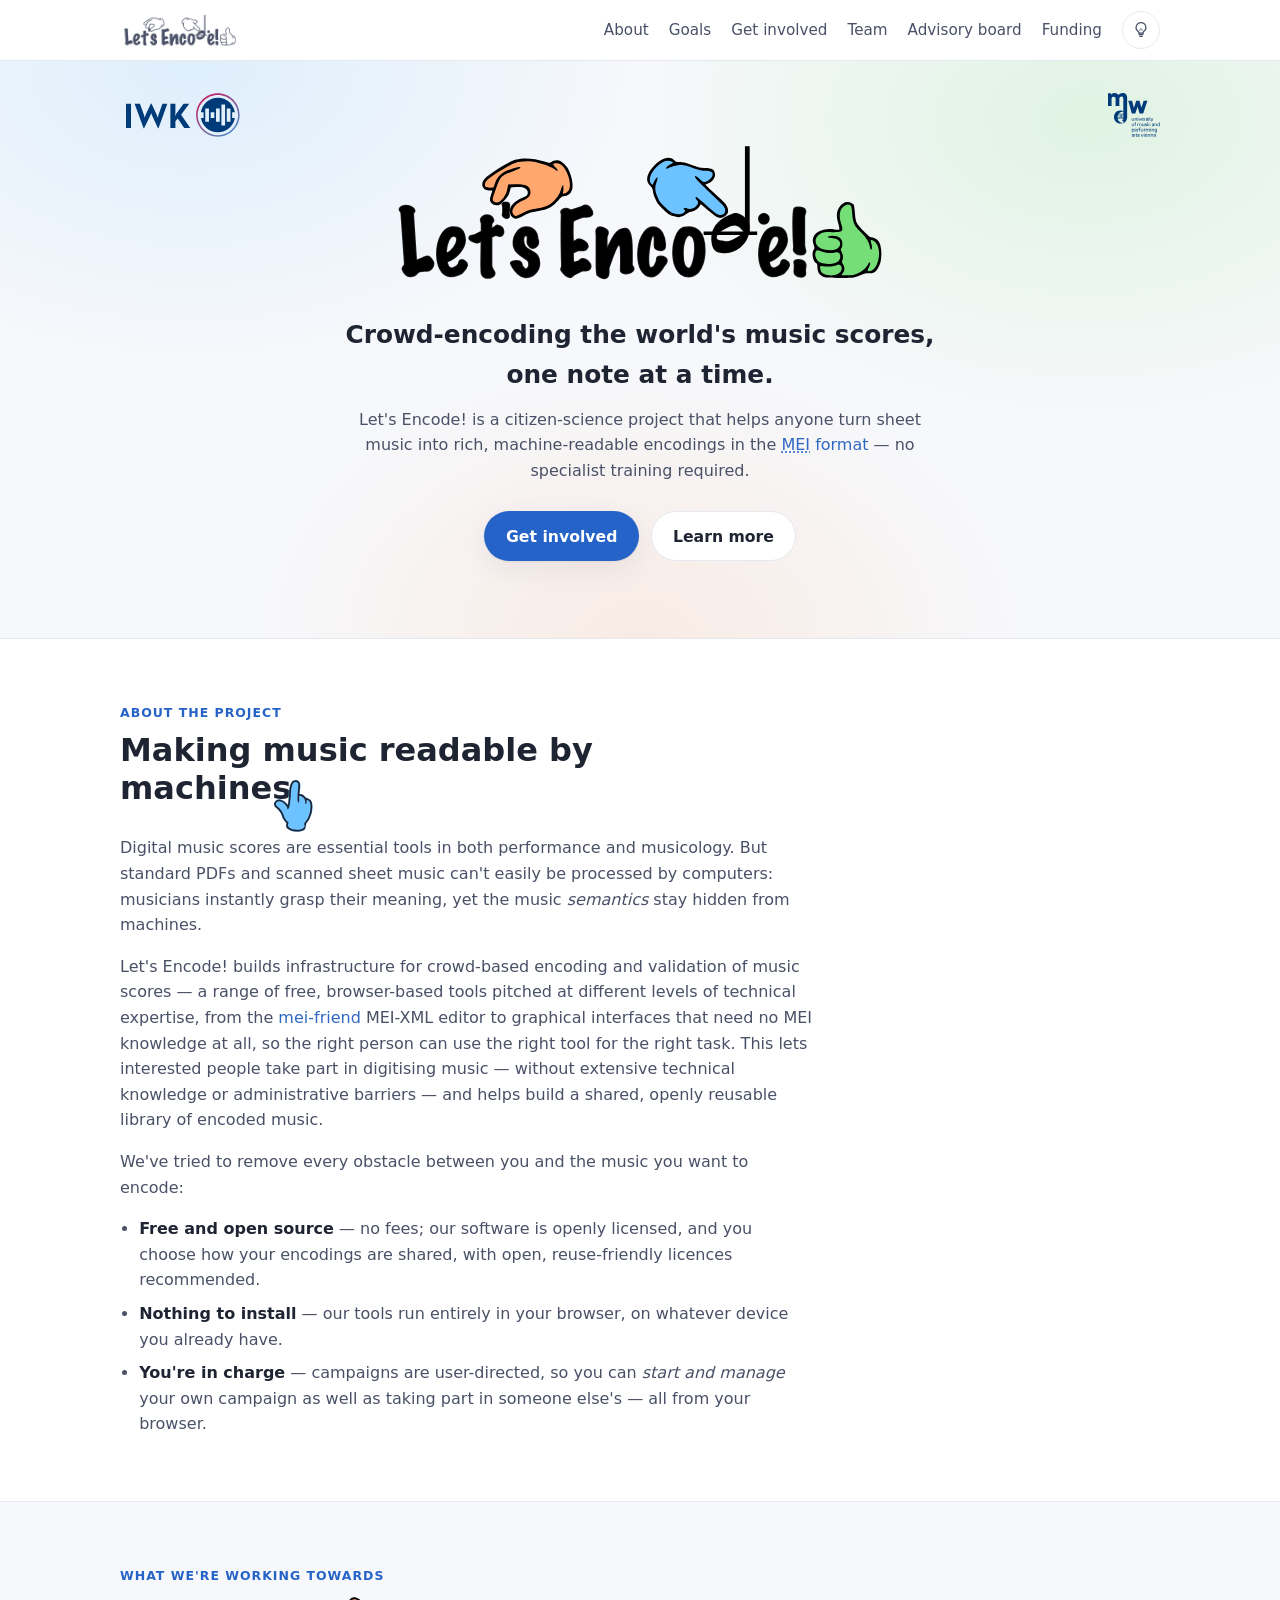
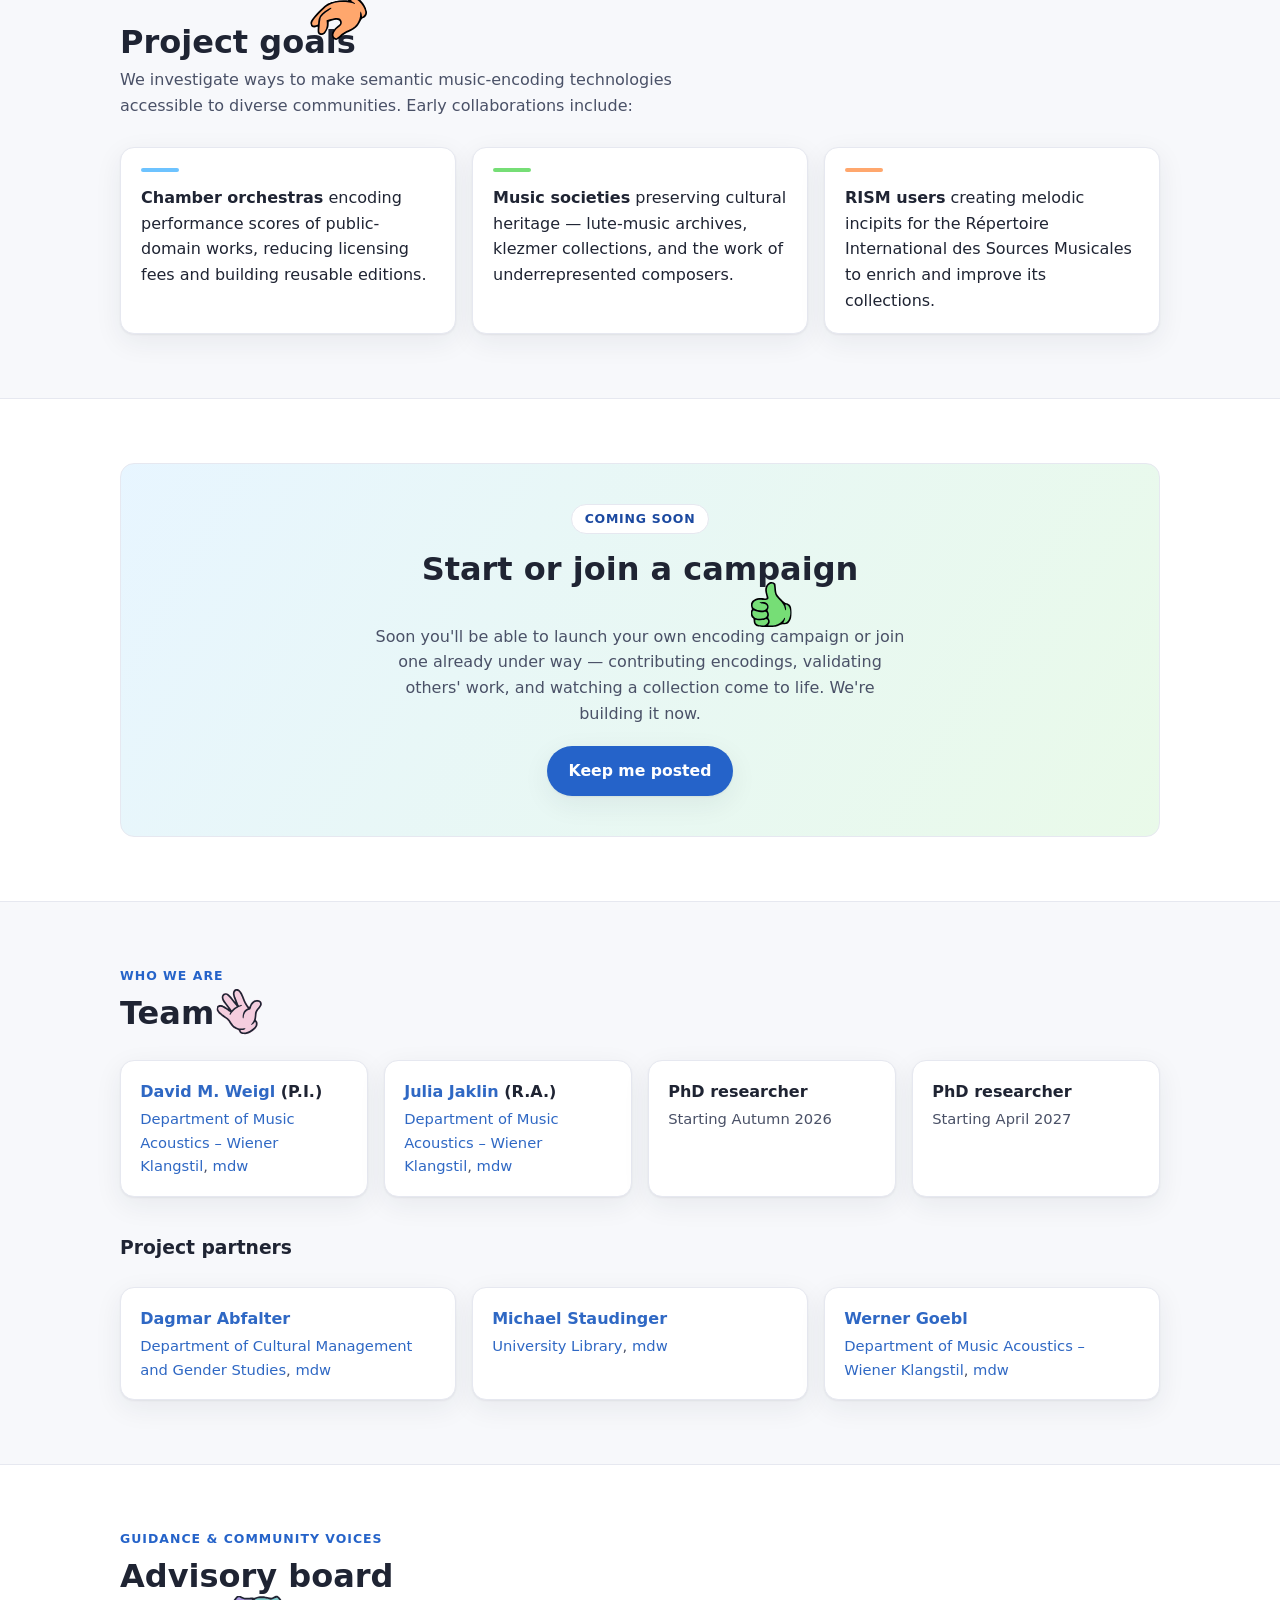
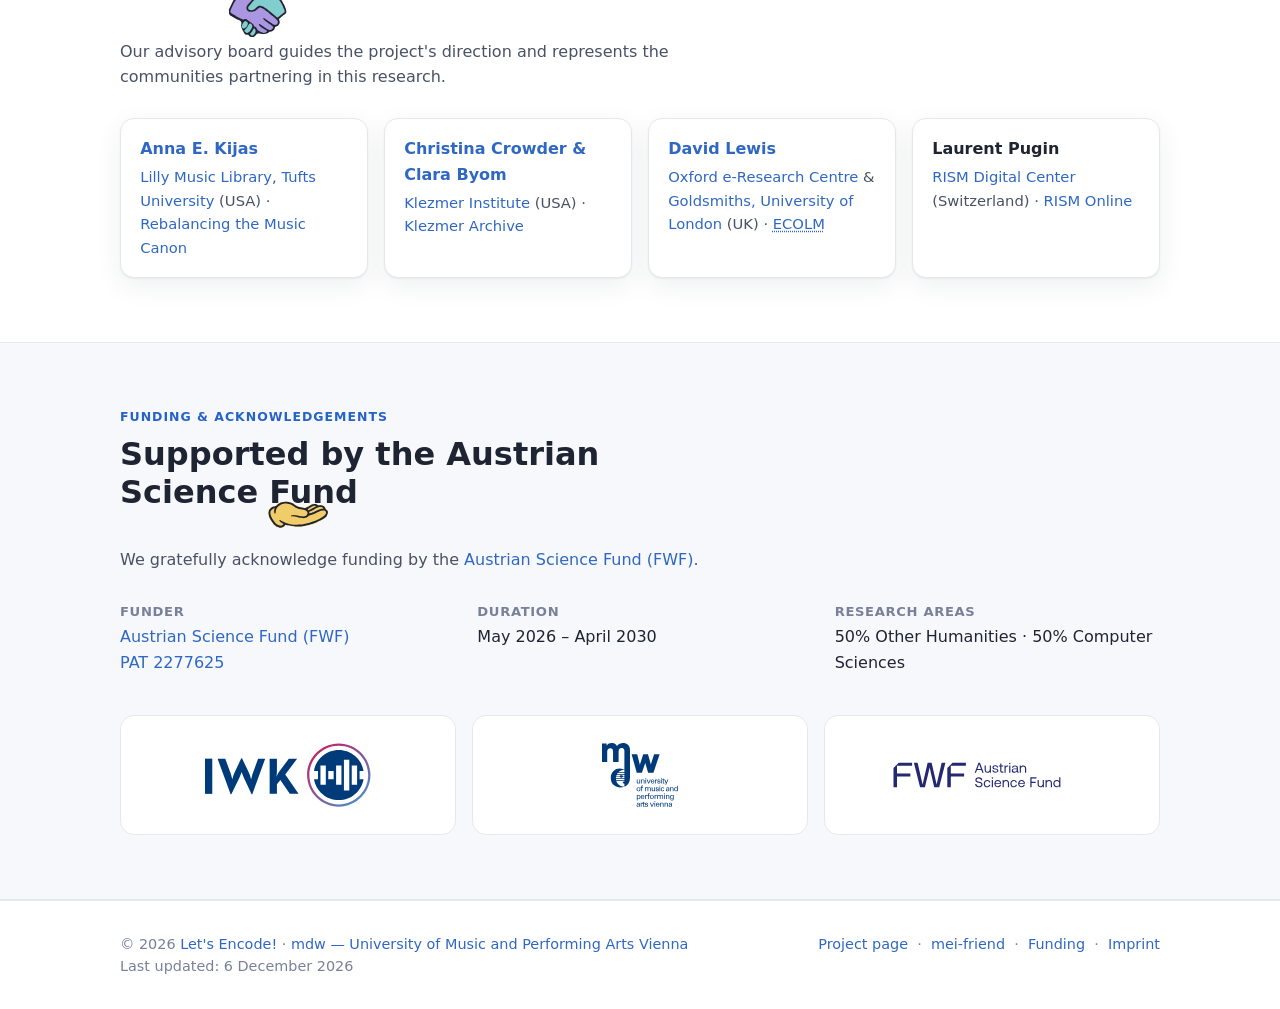
==== commit 2533e5f3: "Update Phd3 start date" ====
--- a/index.html
+++ b/index.html
@@ -11,6 +11,24 @@
 <meta property="og:description" content="Crowd-based encoding and validation of music scores in the MEI format.">
 <meta property="og:type" content="website">
 
+<meta name="color-scheme" content="light dark">
+<script>
+  // Theme: a saved choice (from the bulb toggle) wins; otherwise follow the
+  // machine's colour-scheme setting. Runs before first paint so there's no
+  // wrong-theme flash. Only the user's explicit pick is stored, under a single
+  // localStorage key — a functional preference, no tracking.
+  (function () {
+    var stored = null;
+    try { stored = localStorage.getItem("theme"); } catch (e) {}
+    var dark = stored
+      ? stored === "dark"
+      : (window.matchMedia && matchMedia("(prefers-color-scheme: dark)").matches);
+    var theme = dark ? "dark" : "light";
+    document.documentElement.dataset.theme = theme;
+    document.documentElement.style.colorScheme = theme;
+  })();
+</script>
+
 <!-- Favicons (blue hand + note, isolated from the project logo) -->
 <link rel="icon" href="assets/favicon.svg" type="image/svg+xml">
 <link rel="icon" href="assets/favicon-32.png" sizes="32x32" type="image/png">
@@ -26,18 +44,37 @@
 <!-- ====================== TOP BAR ====================== -->
 <header class="topbar">
   <div class="wrap">
-    <a class="brand" href="#top" aria-label="Let's Encode! — back to top"><span class="brand-logo" title="Let's Encode! Crowd-encoding and validation of music scores"><img class="brand-logo-img brand-logo-rest" src="assets/logos/lets-encode-nav.png" alt="" width="1120" height="400"><img class="brand-logo-img brand-logo-hover" src="assets/logo.svg" alt="" width="1391" height="400"></span><span class="brand-text" aria-hidden="true">Let's Encode!</span></a>
-    <nav class="nav" id="primary-nav" aria-label="Primary">
-      <a href="#about">About</a>
-      <a href="#goals">Goals</a>
-      <a href="#get-involved">Get involved</a>
-      <a href="#team">Team</a>
-      <a href="#advisory">Advisory board</a>
-      <a href="#funding">Funding</a>
-    </nav>
-    <button class="nav-toggle" type="button" aria-label="Open menu" aria-expanded="false" aria-controls="primary-nav">
-      <span class="nav-toggle-bars" aria-hidden="true"></span>
-    </button>
+    <a class="brand" href="#top" aria-label="Let's Encode! — back to top"><span class="brand-logo" title="Let's Encode! Crowd-encoding and validation of music scores"><img class="brand-logo-img brand-logo-rest" src="assets/logos/lets-encode-nav.png" alt="" width="1120" height="400"><img class="brand-logo-img brand-logo-rest-dark" src="assets/logos/lets-encode-cream.png" alt="" width="1120" height="400"><img class="brand-logo-img brand-logo-hover" src="assets/logo.svg" alt="" width="1391" height="400"><img class="brand-logo-img brand-logo-hover-dark" src="assets/logo-dark.svg" alt="" width="1391" height="400"></span><span class="brand-text" aria-hidden="true">Let's Encode!</span></a>
+    <div class="topbar-right">
+      <nav class="nav" id="primary-nav" aria-label="Primary">
+        <a href="#about">About</a>
+        <a href="#goals">Goals</a>
+        <a href="#get-involved">Get involved</a>
+        <a href="#team">Team</a>
+        <a href="#advisory">Advisory board</a>
+        <a href="#funding">Funding</a>
+      </nav>
+      <button class="theme-toggle" type="button" aria-label="Switch to dark theme" aria-pressed="false" title="Toggle light / dark theme">
+        <svg class="bulb" viewBox="-2 -2 28 28" width="22" height="22" aria-hidden="true" focusable="false">
+          <g class="bulb-rays" stroke="currentColor" stroke-width="1.8" stroke-linecap="round">
+            <line x1="12" y1="-1.8" x2="12" y2="2"/>
+            <line x1="21.8" y1="2.2" x2="18.9" y2="5.1"/>
+            <line x1="2.2" y1="2.2" x2="5.1" y2="5.1"/>
+            <line x1="24.6" y1="11" x2="20.8" y2="11"/>
+            <line x1="-0.6" y1="11" x2="3.2" y2="11"/>
+          </g>
+          <path class="bulb-glass" d="M12 2.6a6.2 6.2 0 0 0-3.8 11.1c.75.58 1.25 1.4 1.35 2.35h4.9c.1-.95.6-1.77 1.35-2.35A6.2 6.2 0 0 0 12 2.6Z"/>
+          <path class="bulb-filament" d="M10 12.7 12 10l2 2.7"/>
+          <g class="bulb-base" stroke="currentColor" stroke-width="1.5" stroke-linecap="round" stroke-linejoin="round" fill="none">
+            <path d="M9.6 16.2v1.6h4.8v-1.6"/>
+            <line x1="10.4" y1="20" x2="13.6" y2="20"/>
+          </g>
+        </svg>
+      </button>
+      <button class="nav-toggle" type="button" aria-label="Open menu" aria-expanded="false" aria-controls="primary-nav">
+        <span class="nav-toggle-bars" aria-hidden="true"></span>
+      </button>
+    </div>
   </div>
 </header>
 
@@ -205,7 +242,7 @@
     <div class="wrap">
       <div class="section-head">
         <p class="kicker">About the project</p>
-        <h2 id="about-heading" aria-label="Making music readable by machines">Making music readable by <span class="gw">machine<span class="gx side r hold" style="--s:1.5em;--r:28deg;--hb:-.4em;--ovl:.5em;--lift:.16em"><span class="gly">s</span><span class="hand"><img class="hpic" src="assets/hands/measure-blue.svg" alt="" aria-hidden="true"></span></span></span></h2>
+        <h2 id="about-heading" aria-label="Making music readable by machines">Making music readable by <span class="gw">machine<span class="gx side r hold" style="--s:1.5em;--r:28deg;--hb:-.4em;--ovl:.5em;--lift:.16em"><span class="gly">s</span><span class="hand"><img class="hpic hpic-day" src="assets/hands/measure-blue.svg" alt="" aria-hidden="true"><img class="hpic hpic-night" src="assets/hands/measure-blue-dark.svg" alt="" aria-hidden="true"></span></span></span></h2>
       </div>
       <div class="prose">
         <p>
@@ -280,7 +317,7 @@
     <div class="wrap">
       <div class="section-head">
         <p class="kicker">Who we are</p>
-        <h2 id="team-heading" aria-label="Team"><span class="gw">Tea<span class="gx side r wave" style="--s:1.4em;--r:5deg;--hb:0em;--ovl:-.06em;--ox:110%;--oy:90%"><span class="gly">m</span><span class="hand"><img class="hpic" src="assets/hands/wave-pink.svg" alt="" aria-hidden="true"></span></span></span></h2>
+        <h2 id="team-heading" aria-label="Team"><span class="gw">Tea<span class="gx side r wave" style="--s:1.4em;--r:5deg;--hb:0em;--ovl:-.06em;--ox:110%;--oy:90%"><span class="gly">m</span><span class="hand"><img class="hpic hpic-day" src="assets/hands/wave-pink.svg" alt="" aria-hidden="true"><img class="hpic hpic-night" src="assets/hands/wave-pink-dark.svg" alt="" aria-hidden="true"></span></span></span></h2>
       </div>
       <ul class="people">
         <li>
@@ -293,7 +330,7 @@
         </li>
         <li>
           <span class="name">PhD researcher</span>
-          <span class="role">Starting September 2026</span>
+          <span class="role">Starting Autumn 2026</span>
         </li>
         <li>
           <span class="name">PhD researcher</span>
@@ -355,7 +392,7 @@
     <div class="wrap">
       <div class="section-head">
         <p class="kicker">Funding &amp; acknowledgements</p>
-        <h2 id="funding-heading" aria-label="Supported by the Austrian Science Fund">Supported by the Austrian Science <span class="gw"><span class="gx below lift" style="--s:.95em;--hx:50%;--dx:-.06em;--dip:.35em;--r:10deg"><span class="gly">Fun</span><span class="hand"><img class="hpic" src="assets/hands/palm-gold.svg" alt="" aria-hidden="true"></span></span>d</span></h2>
+        <h2 id="funding-heading" aria-label="Supported by the Austrian Science Fund">Supported by the Austrian Science <span class="gw"><span class="gx below lift" style="--s:.95em;--hx:50%;--dx:-.06em;--dip:.35em;--r:10deg"><span class="gly">Fun</span><span class="hand"><img class="hpic hpic-day" src="assets/hands/palm-gold.svg" alt="" aria-hidden="true"><img class="hpic hpic-night" src="assets/hands/palm-gold-dark.svg" alt="" aria-hidden="true"></span></span>d</span></h2>
         <p>
           We gratefully acknowledge funding by the <a href="https://www.fwf.ac.at" target="_blank" rel="noopener">Austrian Science Fund (FWF)</a>.<br>
         </p>
@@ -403,7 +440,7 @@
   <div class="wrap">
     <div class="footer-left">
       <span>© <span id="year">2026</span> <a href="#top">Let's Encode!</a> · <a href="https://mdw.ac.at" target="_blank" rel="noopener">mdw — University of Music and Performing Arts Vienna</a></span>
-      <span class="footer-updated">Last updated: <time id="last-updated" datetime="2026-07-01">1 July 2026</time></span>
+      <span class="footer-updated">Last updated: <time id="last-updated" datetime="2026-08-21">21 August 2026</time></span>
     </div>
     <span>
       <a href="https://iwk.mdw.ac.at/lets-encode" target="_blank" rel="noopener">Project page</a>
@@ -430,6 +467,45 @@
     if (isNaN(d)) return;
     el.dateTime = d.toISOString().slice(0, 10);
     el.textContent = d.toLocaleDateString("en-GB", { day: "numeric", month: "long", year: "numeric" });
+  })();
+
+  // Theme bulb toggle. Tapping it flips light/dark and saves the choice to
+  // localStorage so it's restored on the next visit. Until the user makes a
+  // choice we keep tracking the machine's colour-scheme setting live; once a
+  // choice is saved, that pick wins over the system setting.
+  (function () {
+    var btn = document.querySelector(".theme-toggle");
+    if (!btn) return;
+    var root = document.documentElement;
+
+    function stored() {
+      try { return localStorage.getItem("theme"); } catch (e) { return null; }
+    }
+
+    function apply(theme) {
+      root.dataset.theme = theme;
+      root.style.colorScheme = theme;
+      var dark = theme === "dark";
+      btn.setAttribute("aria-pressed", dark ? "true" : "false");
+      btn.setAttribute("aria-label", dark ? "Switch to light theme" : "Switch to dark theme");
+    }
+
+    apply(root.dataset.theme || "light");
+
+    btn.addEventListener("click", function () {
+      var next = root.dataset.theme === "dark" ? "light" : "dark";
+      apply(next);
+      try { localStorage.setItem("theme", next); } catch (e) {}
+    });
+
+    if (window.matchMedia) {
+      var mq = matchMedia("(prefers-color-scheme: dark)");
+      var onChange = function (e) {
+        if (!stored()) apply(e.matches ? "dark" : "light"); // system change only matters pre-choice
+      };
+      if (mq.addEventListener) mq.addEventListener("change", onChange);
+      else if (mq.addListener) mq.addListener(onChange);
+    }
   })();
 
   // Mobile burger menu: toggles the primary nav dropdown.
--- a/styles.css
+++ b/styles.css
@@ -16,15 +16,40 @@
   --bg: #ffffff;
   --bg-alt: #f7f8fb;
   --bg-tint: #eef6ff;
+  --card: #ffffff;
+  --topbar-bg: rgba(255, 255, 255, .9);
 
   --accent: #2563c9;
   --accent-dark: #1b49a0;
+  --link: #2f68c4;
 
   --maxw: 1080px;
   --radius: 14px;
   --shadow: 0 1px 2px rgba(31, 36, 51, .06), 0 8px 28px rgba(31, 36, 51, .07);
 
   --font: "Segoe UI", system-ui, -apple-system, "Helvetica Neue", Arial, sans-serif;
+}
+
+/* Dark theme. Applied via [data-theme="dark"] on <html>, which an inline head
+   script sets from prefers-color-scheme before first paint (no flash) and the
+   nav bulb toggle flips for the current visit. Nothing is persisted — no
+   localStorage/cookies — so no consent banner is needed. */
+[data-theme="dark"] {
+  --ink: #ecebe6;
+  --ink-soft: #bcc1d1;
+  --ink-faint: #8b92a8;
+  --line: #333c53;
+  --bg: #1b2030;
+  --bg-alt: #212739;
+  --bg-tint: #253150;
+  --card: #283048;
+  --topbar-bg: rgba(27, 32, 48, .85);
+
+  --accent: #7bb0f7;
+  --accent-dark: #a9ccff;
+  --link: #8fbcff;
+
+  --shadow: 0 1px 2px rgba(0, 0, 0, .35), 0 10px 30px rgba(0, 0, 0, .4);
 }
 
 * {
@@ -72,7 +97,7 @@
   left: -999px;
   top: 0;
   background: var(--ink);
-  color: #fff;
+  color: var(--bg);
   padding: .6rem 1rem;
   z-index: 100;
   border-radius: 0 0 8px 0;
@@ -87,7 +112,7 @@
   position: sticky;
   top: 0;
   z-index: 50;
-  background: rgba(255, 255, 255, .9);
+  background: var(--topbar-bg);
   backdrop-filter: saturate(180%) blur(8px);
   border-bottom: 1px solid var(--line);
 }
@@ -127,12 +152,6 @@
   width: 120px;
   /* match the rendered width of the IWK hero-corner logo */
   overflow: hidden;
-  /* same lift as the hero-corner institutional logos on hover */
-  transition: transform .15s ease;
-}
-
-.brand:hover .brand-logo {
-  transform: translateY(-2px);
 }
 
 .brand-logo-img {
@@ -147,8 +166,20 @@
   opacity: 0;
 }
 
+/* dark-mode colour svg (coloured gloves + cream text) — overlay, same framing as
+   the colour svg, revealed on hover in dark mode */
+.brand-logo-hover-dark {
+  position: absolute;
+  top: 0;
+  left: 0;
+  width: 120px;
+  height: auto;
+  opacity: 0;
+}
+
 /* mono png — overlay, sized/positioned to match the colour ink */
-.brand-logo-rest {
+.brand-logo-rest,
+.brand-logo-rest-dark {
   position: absolute;
   top: 0;
   left: 0;
@@ -156,12 +187,34 @@
   height: auto;
 }
 
+/* cream png — the dark-mode resting artwork (same framing as the mono png, so it
+   reuses the exact overlay geometry). Hidden until dark mode. */
+.brand-logo-rest-dark {
+  opacity: 0;
+}
+
 .brand:hover .brand-logo-rest {
   opacity: 0;
 }
 
 .brand:hover .brand-logo-hover {
   opacity: 1;
+}
+
+/* Settle back to monochrome after a touch tap (JS adds .is-mono once the hero
+   combo has played). Touch leaves :hover stuck "on", so these must outrank the
+   :hover rules above — same specificity, so they rely on coming later in source.
+   Also drops the hover lift so the logo returns to rest. */
+.brand.is-mono .brand-logo-rest {
+  opacity: 1;
+}
+
+.brand.is-mono .brand-logo-hover {
+  opacity: 0;
+}
+
+.brand.is-mono .brand-logo {
+  transform: none;
 }
 
 /* Plaintext wordmark — shown only on mobile (see the max-width: 560px block),
@@ -193,6 +246,109 @@
 }
 
 /* shown only on mobile (see media query) */
+
+/* Right-hand cluster of the top bar: nav links, the theme bulb, and (on mobile)
+   the burger. Keeping them in one flex group lets the bulb sit just left of the
+   burger on narrow screens while trailing the nav links on wide ones. */
+.topbar-right {
+  display: flex;
+  align-items: center;
+  gap: 1.25rem;
+}
+
+/* ---- Theme (light/dark) bulb toggle ------------------------------------ */
+.theme-toggle {
+  display: inline-flex;
+  align-items: center;
+  justify-content: center;
+  width: 38px;
+  height: 38px;
+  padding: 0;
+  cursor: pointer;
+  color: var(--ink-soft);
+  background: transparent;
+  border: 1px solid var(--line);
+  border-radius: 999px;
+  transition: color .15s ease, border-color .15s ease, background .15s ease, transform .15s ease;
+}
+
+.theme-toggle:hover {
+  color: var(--accent);
+  border-color: var(--accent);
+  transform: translateY(-1px);
+}
+
+.theme-toggle:focus-visible {
+  outline: 2px solid var(--accent);
+  outline-offset: 2px;
+}
+
+.bulb {
+  display: block;
+}
+
+.bulb-glass {
+  fill: none;
+  stroke: currentColor;
+  stroke-width: 1.6;
+  stroke-linejoin: round;
+  transition: fill .2s ease;
+}
+
+.bulb-filament {
+  fill: none;
+  stroke: currentColor;
+  stroke-width: 1.3;
+  stroke-linecap: round;
+  stroke-linejoin: round;
+  opacity: .55;
+  transition: opacity .2s ease;
+}
+
+.bulb-rays {
+  opacity: 0;
+  transform-origin: 12px 11px;
+  transition: opacity .2s ease, transform .2s ease;
+}
+
+/* Lit bulb in dark mode: a warm glowing shine (long rays, filled glass, bright
+   filament, and a soft halo) so it reads unmistakably as "on". */
+[data-theme="dark"] .theme-toggle {
+  color: #ffdf85;
+  border-color: rgba(255, 223, 133, .55);
+}
+
+[data-theme="dark"] .theme-toggle:hover {
+  color: #ffe9a6;
+  border-color: #ffdf85;
+  background: rgba(255, 223, 133, .14);
+}
+
+[data-theme="dark"] .bulb {
+  filter: drop-shadow(0 0 3px rgba(255, 210, 110, .8));
+}
+
+[data-theme="dark"] .bulb-glass {
+  fill: rgba(255, 223, 133, .45);
+}
+
+[data-theme="dark"] .bulb-filament {
+  opacity: 1;
+}
+
+[data-theme="dark"] .bulb-rays {
+  opacity: 1;
+}
+
+@media (prefers-reduced-motion: reduce) {
+
+  .theme-toggle,
+  .bulb-glass,
+  .bulb-filament,
+  .bulb-rays {
+    transition: none;
+  }
+}
 
 /* ---- Hero -------------------------------------------------------------- */
 .hero {
@@ -224,7 +380,7 @@
   top: clamp(1rem, 3vw, 2rem);
   display: inline-flex;
   align-items: center;
-  transition: transform .15s ease, opacity .15s ease;
+  transition: opacity .15s ease;
   z-index: 1;
 }
 
@@ -248,7 +404,6 @@
 }
 
 .hero-corner:hover {
-  transform: translateY(-2px);
   opacity: .85;
 }
 
@@ -302,7 +457,7 @@
 }
 
 .btn-ghost {
-  background: #fff;
+  background: var(--card);
   color: var(--ink);
   border-color: var(--line);
 }
@@ -381,7 +536,7 @@
 }
 
 .goals li {
-  background: #fff;
+  background: var(--card);
   border: 1px solid var(--line);
   border-radius: var(--radius);
   padding: 1.25rem 1.25rem 1.25rem 1.25rem;
@@ -418,7 +573,7 @@
 }
 
 .people li {
-  background: #fff;
+  background: var(--card);
   border: 1px solid var(--line);
   border-radius: var(--radius);
   padding: 1.1rem 1.2rem;
@@ -437,14 +592,25 @@
   margin-top: .2rem;
 }
 
-/* Body-prose links share the muted ink of the people/advisory links rather
-   than the bright --accent, so links inside running text sit quietly. */
+/* In-text links: a distinct link colour that's clearly different from the body
+   text without shouting, brightening to the light-blue accent on hover (the same
+   feedback as the nav links). */
 .people a,
 .lede a,
 .prose a,
 .funding p a,
-.fund-meta a {
-  color: var(--ink-soft);
+.fund-meta a,
+.footer a {
+  color: var(--link);
+}
+
+.people a:hover,
+.lede a:hover,
+.prose a:hover,
+.funding p a:hover,
+.fund-meta a:hover,
+.footer a:hover {
+  color: var(--accent);
 }
 
 .people .lead-badge {
@@ -489,7 +655,7 @@
   align-items: center;
   justify-content: center;
   gap: .5rem;
-  background: #fff;
+  background: var(--card);
   border: 1px solid var(--line);
   border-radius: var(--radius);
   min-height: 120px;
@@ -500,7 +666,6 @@
 }
 
 .logos a:hover {
-  transform: translateY(-3px);
   box-shadow: var(--shadow);
   border-color: var(--accent);
 }
@@ -544,7 +709,7 @@
   letter-spacing: .06em;
   text-transform: uppercase;
   color: var(--accent-dark);
-  background: #fff;
+  background: var(--card);
   border: 1px solid var(--line);
   border-radius: 999px;
   padding: .25rem .8rem;
@@ -589,7 +754,7 @@
 }
 
 .footer a {
-  color: var(--ink-soft);
+  color: var(--link);
 }
 
 .footer-left {
@@ -625,6 +790,11 @@
 
   .hero-corner-right {
     right: 1.45rem;
+  }
+
+  /* tighten the right cluster so the bulb sits snug to the left of the burger */
+  .topbar-right {
+    gap: .6rem;
   }
 
   /* burger button on the right; brand stays on the left */
@@ -636,7 +806,7 @@
     height: 38px;
     padding: 0;
     cursor: pointer;
-    background: #fff;
+    background: var(--card);
     border: 1px solid var(--line);
     border-radius: 8px;
   }
@@ -682,7 +852,7 @@
     gap: 0;
     min-width: 220px;
     padding: .4rem;
-    background: #fff;
+    background: var(--card);
     border: 1px solid var(--line);
     border-top: 0;
     border-radius: 0 0 12px 12px;
@@ -749,6 +919,22 @@
   transition: transform .25s ease;
 }
 
+/* A few hands (measure-blue, wave-pink, palm-gold) ship in two variants: the
+   original for light mode, and a dark-mode version with an added dark contour
+   that hides the bright glove edge (which would otherwise glow on the dark
+   background). Only the matching one is shown per theme. */
+.hpic-night {
+  display: none;
+}
+
+[data-theme="dark"] .hpic-day {
+  display: none;
+}
+
+[data-theme="dark"] .hpic-night {
+  display: block;
+}
+
 /* resting placement (above / below / beside / mirrored-right / centred-under) */
 .gx.above .hand {
   left: calc(var(--hx, 50%) + var(--dx, 0em));
@@ -1056,4 +1242,91 @@
   .go .hand {
     animation: none !important;
   }
+}
+
+/* =========================================================================
+   Dark-mode component overrides — colour tokens above handle most surfaces;
+   these are the cases that need more than a swapped variable.
+   ========================================================================= */
+
+/* Nav brand in dark mode: the cream artwork rests on the bar, and hovering
+   cross-fades to a dark-mode colour logo (coloured gloves + cream text) — the
+   same colour-reveal as light mode. The light colour logo.svg has black text
+   that would vanish on the dark bar, so it is never shown in dark. */
+[data-theme="dark"] .brand-logo-rest {
+  opacity: 0;
+}
+
+[data-theme="dark"] .brand-logo-rest-dark {
+  opacity: 1;
+}
+
+[data-theme="dark"] .brand:hover .brand-logo-rest-dark,
+[data-theme="dark"] .brand:hover .brand-logo-hover {
+  opacity: 0;
+}
+
+[data-theme="dark"] .brand:hover .brand-logo-hover-dark {
+  opacity: 1;
+}
+
+[data-theme="dark"] .brand.is-mono .brand-logo-rest-dark {
+  opacity: 1;
+}
+
+[data-theme="dark"] .brand.is-mono .brand-logo-hover-dark {
+  opacity: 0;
+}
+
+/* Hero: on dark, the bright triple-glow reads as patchy, so use a single soft
+   cool wash from the top fading into the base for a calm, even backdrop. */
+[data-theme="dark"] .hero {
+  background:
+    radial-gradient(120% 90% at 50% -30%, rgba(123, 176, 247, .10), transparent 60%),
+    radial-gradient(80% 70% at 85% 120%, rgba(118, 222, 118, .05), transparent 60%),
+    var(--bg);
+}
+
+/* "Start or join a campaign" callout: the pale blue/green wash looks washed-out
+   on dark, so drop it to a subtle tinted card that sits on the dark section. */
+[data-theme="dark"] .callout {
+  background:
+    linear-gradient(120deg, rgba(109, 195, 255, .08), rgba(118, 222, 118, .06)),
+    var(--card);
+  border-color: var(--line);
+}
+
+/* Primary button: on dark, a light-blue fill with dark ink reads far better
+   than white-on-light-blue. */
+[data-theme="dark"] .btn-primary {
+  color: #101523;
+}
+
+[data-theme="dark"] .btn-primary:hover {
+  background: var(--accent-dark);
+  color: #101523;
+}
+
+/* Institutional logos carry fixed brand colours (incl. dark-blue wordmarks that
+   vanish on a dark background). Rather than sit them on a light plate, flatten
+   each to a cream silhouette that matches the cream wordmark — brightness(0)
+   collapses the art to black, then the invert/sepia chain lifts it to cream. */
+[data-theme="dark"] .hero-corner img,
+[data-theme="dark"] .logos img {
+  filter: brightness(0) invert(93%) sepia(11%) saturate(360%) hue-rotate(1deg) brightness(97%);
+}
+
+/* Hero wordmark (inline SVG): the letters and note are black ink with no fill
+   declared, so recolour them to cream for the dark background. The coloured
+   gloves and their outlines are left untouched — they read fine on dark. The
+   selectors override inline presentation styles, hence !important. */
+[data-theme="dark"] #svg1 [id^="text"] {
+  fill: #ecebe6 !important;
+  stroke: #ecebe6 !important;
+}
+
+[data-theme="dark"] #svg1 #note path,
+[data-theme="dark"] #svg1 #note circle {
+  fill: #ecebe6 !important;
+  stroke: #ecebe6 !important;
 }
